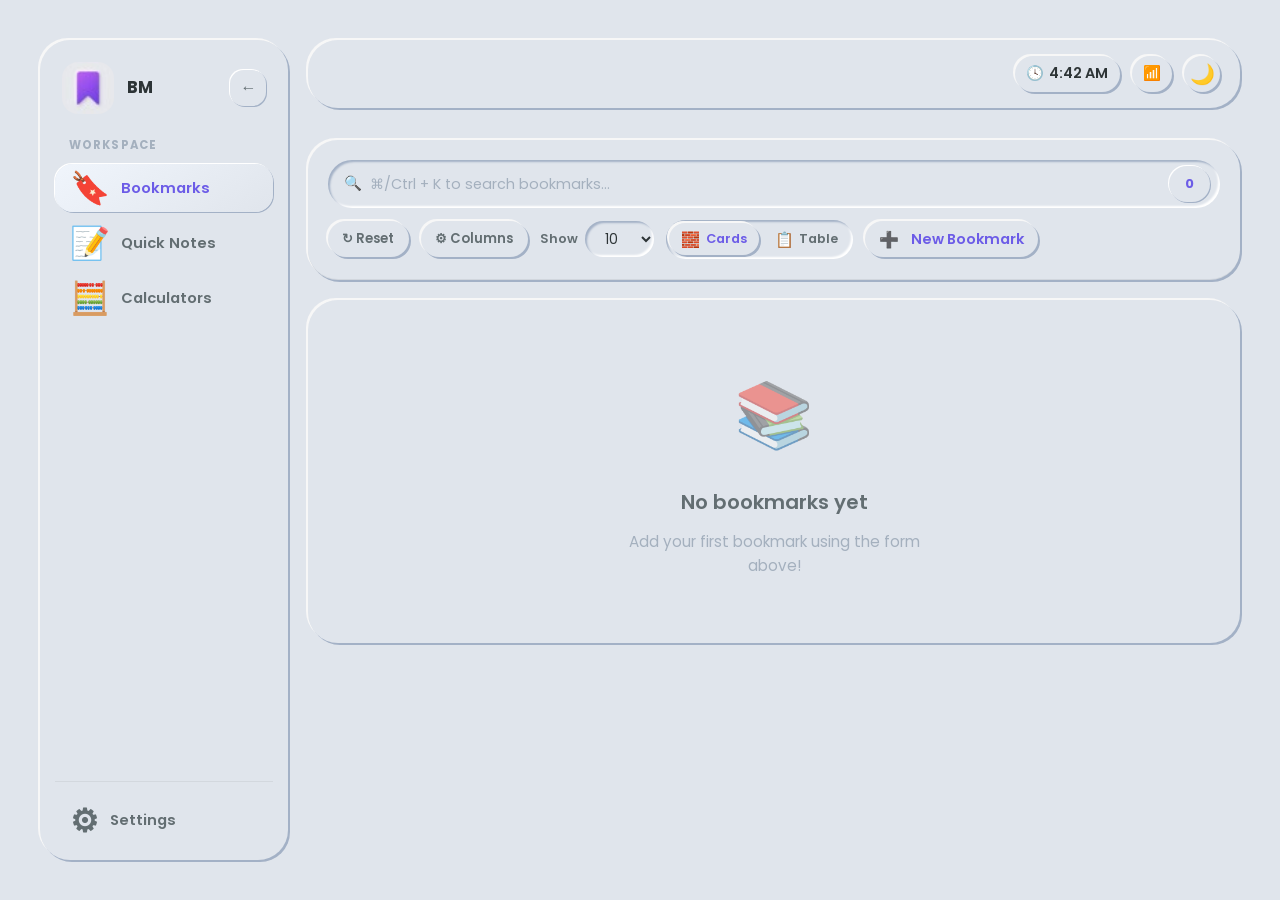
==== popup.html @ 45993670 "feat: enhance popup UI with new tax deduction planner calculator and neumorphic design updates for b" ====
<!DOCTYPE html>
<html lang="en">
<head>
    <meta charset="UTF-8">
    <meta name="viewport" content="width=device-width, initial-scale=1.0">
    <title>Bookmark Manager</title>
    <meta name="description" content="A beautiful neumorphic bookmark manager to save and organize your favorite links.">
    
    <!-- Styles -->
    <link rel="stylesheet" href="popup.css">
</head>
<body>
    <div class="container">
        <aside class="dashboard-shell">
            <div class="dashboard-sidebar-main">
                <div class="dashboard-brand">
                    <div class="dashboard-brand-main">
                        <div class="dashboard-brand-mark">
                            <img src="icon48.png" alt="Bookmark Manager logo" class="header-logo">
                        </div>
                        <div class="dashboard-brand-copy">
                            <span class="dashboard-brand-name">BM</span>
                        </div>
                    </div>
                    <button class="sidebar-toggle-btn" id="sidebarToggleBtn" type="button" title="Collapse sidebar" aria-label="Collapse sidebar">
                        <span class="sidebar-toggle-icon" id="sidebarToggleIcon">←</span>
                    </button>
                </div>

                <div class="dashboard-sidebar-sections">
                    <section class="dashboard-nav-section" aria-labelledby="sidebarMainLabel">
                        <span class="dashboard-nav-label" id="sidebarMainLabel">Workspace</span>
                        <nav class="dashboard-nav" aria-label="Main navigation">
                            <button class="dashboard-nav-btn active" id="bookmarksNavBtn" type="button" title="Go to bookmarks">
                                <span class="btn-icon">🔖</span>
                                <span class="btn-text">Bookmarks</span>
                            </button>
                            <button class="dashboard-nav-btn" id="notesToggleBtn" type="button" title="Go to quick notes">
                                <span class="btn-icon">📝</span>
                                <span class="btn-text">Quick Notes</span>
                            </button>
                            <button class="dashboard-nav-btn" id="calculatorsToggleBtn" type="button" title="Go to calculators">
                                <span class="btn-icon">🧮</span>
                                <span class="btn-text">Calculators</span>
                            </button>
                        </nav>
                    </section>
                </div>
            </div>

            <div class="dashboard-sidebar-footer">
                <button class="dashboard-nav-btn dashboard-nav-footer" id="settingsToggle" type="button" title="Open settings">
                    <span class="btn-icon">⚙</span>
                    <span class="btn-text">Settings</span>
                </button>
            </div>
        </aside>

        <main class="dashboard-main">
            <header class="dashboard-topbar">
                <div class="header-actions">
                    <!-- Date/Time Display -->
                    <div class="status-indicator" id="dateTimeDisplay" title="Current time">
                        <span class="status-icon" id="timeIcon">🕐</span>
                        <span class="status-text" id="timeText">--:--</span>
                    </div>
                    <!-- Network Status -->
                    <div class="status-indicator" id="networkStatus" title="Network connection">
                        <span class="status-icon" id="networkIcon">📶</span>
                    </div>
                    <!-- Memory Usage -->
                    <div class="status-indicator" id="memoryStatus" title="Browser memory usage">
                        <span class="status-icon">💾</span>
                        <span class="status-text" id="memoryText">--</span>
                    </div>
                    <!-- Theme Toggle -->
                    <button class="theme-toggle" id="themeToggle" title="Toggle theme">
                        <span class="theme-icon" id="themeIcon">🌙</span>
                    </button>
                </div>
            </header>

            <!-- ========== BOOKMARKS PAGE ========== -->
            <div id="bookmarksPage">
            <div class="bookmark-modal-anchor">
                <!-- Weather Card - Compact like bookmark-card -->
                <div id="weatherCard" class="weather-card hidden">
                    <!-- Refresh Button (corner) -->
                    <button class="weather-refresh-btn" id="weatherRefreshBtn" title="Refresh weather"><span style="scale:2;">↻</span></button>
                    <div class="weather-loading hidden" id="weatherLoading">
                        <div class="spinner"></div>
                        <span>Loading...</span>
                    </div>
                    <div class="weather-content hidden" id="weatherContent">
                        <!-- Current Weather Row -->
                        <div class="weather-current">
                            <!-- Icon on left like favicon -->
                            <div class="weather-icon-wrapper" id="weatherIconWrapper">
                                <span class="weather-icon" id="weatherIcon">☀️</span>
                            </div>
                            <!-- Info on right like bookmark-info -->
                            <div class="weather-info">
                                <div class="weather-header">
                                    <span class="weather-location" id="weatherLocation">--</span>
                                    <span class="weather-updated" id="weatherUpdated">--</span>
                                </div>
                                <div class="weather-main">
                                    <div class="weather-temp-section">
                                        <span class="weather-temp" id="weatherTemp">--°</span>
                                        <span class="weather-condition" id="weatherCondition">--</span>
                                    </div>
                                </div>
                                <div class="weather-stats">
                                    <div class="weather-stat">
                                        <span class="stat-icon">💧</span>
                                        <span class="stat-value" id="weatherHumidity">--%</span>
                                    </div>
                                    <div class="weather-stat">
                                        <span class="stat-icon">💨</span>
                                        <span class="stat-value" id="weatherWind">--</span>
                                    </div>
                                    <div class="weather-stat">
                                        <span class="stat-icon">🌡️</span>
                                        <span class="stat-value" id="weatherFeelsLike">--°</span>
                                    </div>
                                </div>
                            </div>
                        </div>
                        <!-- 5-Day Forecast -->
                        <div class="weather-forecast" id="weatherForecast">
                            <!-- Forecast days will be rendered by JS -->
                        </div>
                    </div>
                    <div class="weather-error hidden" id="weatherError">
                        <span class="error-icon">⚠️</span>
                        <span class="error-text" id="weatherErrorText">Unable to load weather</span>
                    </div>
                </div>
            </div>

            <div id="bookmarksTableContainer" class="bookmark-table-container">
                <div class="bookmark-workspace-toolbar bookmark-table-toolbar">
                    <div class="bookmark-table-toolbar-left bookmark-workspace-toolbar-left">
                        <div class="header-search">
                            <div class="search-wrapper">
                                <span class="icon">🔍</span>
                                <input
                                    type="text"
                                    id="searchInput"
                                    class="search-input"
                                    placeholder="⌘/Ctrl + K to search bookmarks..."
                                    autocomplete="off"
                                >
                                <div class="stats-count" id="statsCount">
                                    <span id="bookmarkCount">0</span>
                                </div>
                            </div>
                        </div>
                    </div>

                    <div class="bookmark-table-toolbar-right bookmark-workspace-toolbar-right">
                        <button type="button" class="bookmark-table-reset hidden" id="bookmarkToolbarResetBtn">↻ Reset</button>

                        <div class="bookmark-table-col-manager hidden" id="bookmarkToolbarColumnManager">
                            <button type="button" class="bookmark-table-col-btn" id="bookmarkToolbarColumnsBtn">⚙ Columns</button>
                            <div class="bookmark-table-col-panel hidden" id="bookmarkToolbarColumnsPanel"></div>
                        </div>

                        <label class="bookmark-table-per-page hidden" id="bookmarkToolbarPerPageWrap">
                            <span>Show</span>
                            <select id="bookmarkToolbarPerPage">
                                <option value="5">5</option>
                                <option value="10" selected>10</option>
                                <option value="25">25</option>
                                <option value="50">50</option>
                            </select>
                        </label>

                        <div class="bookmark-view-toggle" id="bookmarkViewToggle" aria-label="Bookmark layout">
                            <button class="bookmark-view-btn active" id="bookmarkCardsViewBtn" type="button" title="Card view">
                                <span class="btn-icon">🧱</span>
                                <span class="btn-text">Cards</span>
                            </button>
                            <button class="bookmark-view-btn" id="bookmarkTableViewBtn" type="button" title="Table view">
                                <span class="btn-icon">📋</span>
                                <span class="btn-text">Table</span>
                            </button>
                        </div>

                        <button class="btn-add-toggle" id="addToggleBtn" title="Add new bookmark (⌘/Ctrl+N)">
                            <span class="btn-icon">➕</span>
                            <span class="btn-text">New Bookmark</span>
                        </button>
                    </div>
                </div>

                <div id="bookmarkTableMount" class="hidden"></div>
            </div>

            <!-- Bookmark List -->
            <div id="bookmarksContainer" class="bookmark-list">
                <!-- Loading State -->
                <div class="loading" id="loadingState">
                    <div class="spinner"></div>
                </div>
            </div>
        </div>

            <!-- ========== NOTES PAGE (Hidden by default) ========== -->
            <div id="notesPage" class="hidden">
            <!-- Notes Header -->
            <div class="notes-toolbar">
                <div class="notes-toolbar-left">
                    <span class="notes-title">📝 My Notes</span>
                    <span class="notes-count" id="notesCount">0</span>
                </div>
                <div class="notes-toolbar-right">
                    <div class="notes-search-wrapper">
                        <span class="icon">🔍</span>
                        <input 
                            type="text" 
                            id="notesSearchInput" 
                            class="notes-search-input" 
                            placeholder="Search notes..."
                            autocomplete="off"
                        >
                    </div>
                    <button class="btn-add-note" id="addNoteBtn" title="Add new note">
                        <span class="btn-icon">➕</span>
                        <span class="btn-text">New Note</span>
                    </button>
                </div>
            </div>
            <!-- Notes Grid -->
            <div id="notesContainer" class="notes-grid">
                <!-- Note cards will be rendered by JS -->
            </div>
            </div>

            <!-- ========== CALCULATORS PAGE (Hidden by default) ========== -->
            <div id="calculatorsPage" class="hidden">
            <div class="calculators-shell">


                <div class="calculators-grid">
                    <section class="calculator-card">
                        <div class="calculator-card-header">
                            <span class="calculator-card-icon">%</span>
                            <div>
                                <h3>Percentage calculator</h3>
                            </div>
                            <span class="calculator-card-toggle">▼</span>
                        </div>
                        <div class="calculator-card-body">
                            <div class="calculator-inline-fields">
                                <label class="calculator-field">
                                    <span>Percentage</span>
                                    <input type="number" id="percentageRateInput" class="calculator-input" value="15" min="0" step="0.01" placeholder="15">
                                </label>
                                <label class="calculator-field">
                                    <span>Total value</span>
                                    <input type="number" id="percentageBaseInput" class="calculator-input" value="2400" min="0" step="0.01" placeholder="2400">
                                </label>
                            </div>
                            <div class="calculator-result-panel">
                                <span class="calculator-result-label">Result</span>
                                <strong id="percentageResult">360.00</strong>
                                <small id="percentageSummary">15% of 2,400.00 = 360.00</small>
                            </div>
                        </div>
                    </section>

                    <section class="calculator-card">
                        <div class="calculator-card-header">
                            <span class="calculator-card-icon">🏷️</span>
                            <div>
                                <h3>Discount calculator</h3>
                            </div>
                            <span class="calculator-card-toggle">▼</span>
                        </div>
                        <div class="calculator-card-body">
                            <div class="calculator-inline-fields">
                                <label class="calculator-field">
                                    <span>Original price</span>
                                    <input type="number" id="discountPriceInput" class="calculator-input" value="1999" min="0" step="0.01" placeholder="1999">
                                </label>
                                <label class="calculator-field">
                                    <span>Discount %</span>
                                    <input type="number" id="discountRateInput" class="calculator-input" value="20" min="0" step="0.01" placeholder="20">
                                </label>
                                <label class="calculator-field">
                                    <span>Tax %</span>
                                    <input type="number" id="discountTaxInput" class="calculator-input" value="8" min="0" step="0.01" placeholder="8">
                                </label>
                            </div>
                            <div class="calculator-metrics">
                                <div class="calculator-metric">
                                    <span>Savings</span>
                                    <strong id="discountSavingsResult">399.80</strong>
                                </div>
                                <div class="calculator-metric">
                                    <span>Final total</span>
                                    <strong id="discountFinalResult">1727.78</strong>
                                </div>
                            </div>
                        </div>
                    </section>

                    <section class="calculator-card">
                        <div class="calculator-card-header">
                            <span class="calculator-card-icon">🍽️</span>
                            <div>
                                <h3>Bill splitter</h3>
                            </div>
                            <span class="calculator-card-toggle">▼</span>
                        </div>
                        <div class="calculator-card-body">
                            <div class="calculator-inline-fields">
                                <label class="calculator-field">
                                    <span>Bill amount</span>
                                    <input type="number" id="splitBillInput" class="calculator-input" value="4800" min="0" step="0.01" placeholder="4800">
                                </label>
                                <label class="calculator-field">
                                    <span>People</span>
                                    <input type="number" id="splitPeopleInput" class="calculator-input" value="4" min="1" step="1" placeholder="4">
                                </label>
                                <label class="calculator-field">
                                    <span>Tip %</span>
                                    <input type="number" id="splitTipInput" class="calculator-input" value="10" min="0" step="0.01" placeholder="10">
                                </label>
                            </div>
                            <div class="calculator-metrics">
                                <div class="calculator-metric">
                                    <span>Tip total</span>
                                    <strong id="splitTipResult">480.00</strong>
                                </div>
                                <div class="calculator-metric">
                                    <span>Per person</span>
                                    <strong id="splitPerPersonResult">1320.00</strong>
                                </div>
                            </div>
                        </div>
                    </section>

                    <section class="calculator-card">
                        <div class="calculator-card-header">
                            <span class="calculator-card-icon">📈</span>
                            <div>
                                <h3>EMI calculator</h3>
                            </div>
                            <span class="calculator-card-toggle">▼</span>
                        </div>
                        <div class="calculator-card-body">
                            <div class="calculator-inline-fields">
                                <label class="calculator-field">
                                    <span>Loan amount</span>
                                    <input type="number" id="emiPrincipalInput" class="calculator-input" value="500000" min="0" step="0.01" placeholder="500000">
                                </label>
                                <label class="calculator-field">
                                    <span>Interest %</span>
                                    <input type="number" id="emiRateInput" class="calculator-input" value="8.5" min="0" step="0.01" placeholder="8.5">
                                </label>
                                <label class="calculator-field">
                                    <span>Months</span>
                                    <input type="number" id="emiMonthsInput" class="calculator-input" value="36" min="1" step="1" placeholder="36">
                                </label>
                            </div>
                            <div class="calculator-metrics">
                                <div class="calculator-metric">
                                    <span>Monthly EMI</span>
                                    <strong id="emiMonthlyResult">15,780.48</strong>
                                </div>
                                <div class="calculator-metric">
                                    <span>Total payment</span>
                                    <strong id="emiTotalResult">568,097.43</strong>
                                </div>
                            </div>
                        </div>
                    </section>

                    <section class="calculator-card calculator-card-featured">
                        <div class="calculator-card-header">
                            <span class="calculator-card-icon">🏛️</span>
                            <div>
                                <h3>Tax Deduction Planner</h3>
                            </div>
                            <span class="calculator-card-toggle">▼</span>
                        </div>
                        <div class="calculator-card-body">
                            <div class="calculator-inline-fields">
                                <label class="calculator-field">
                                    <span>Financial Year</span>
                                    <select id="taxFYInput" class="calculator-input" style="appearance: none; background-color: var(--bg-base); cursor: pointer;">
                                        <option value="2025-26" selected>2025-26</option>
                                        <option value="2026-27">2026-27</option>
                                    </select>
                                </label>
                                <label class="calculator-field">
                                    <span>City Type</span>
                                    <select id="taxCityInput" class="calculator-input" style="appearance: none; background-color: var(--bg-base); cursor: pointer;">
                                        <option value="0.5">Metro (Delhi, Mumbai, Kolkata, Chennai)</option>
                                        <option value="0.4">Non-Metro</option>
                                    </select>
                                </label>
                            </div>
                            <div class="calculator-inline-fields">
                                <label class="calculator-field">
                                    <span>Annual CTC</span>
                                    <input type="number" id="taxSalaryInput" class="calculator-input" min="0" step="1000" placeholder="e.g. 1750000">
                                </label>
                                <label class="calculator-field">
                                    <span>Monthly In-Hand</span>
                                    <input type="number" id="taxInHandInput" class="calculator-input" min="0" step="1000" placeholder="Bank credit/mo">
                                </label>
                            </div>
                            <div class="calculator-inline-fields">
                                <label class="calculator-field">
                                    <span>Basic Salary (Year)</span>
                                    <input type="number" id="taxBasicSalaryInput" class="calculator-input" min="0" step="1000" placeholder="~50% of CTC">
                                </label>
                                <label class="calculator-field">
                                    <span>Rent Paid (Year)</span>
                                    <input type="number" id="taxRentPaidInput" class="calculator-input" min="0" step="1000" placeholder="Annual rent">
                                </label>
                            </div>
                            <div class="calculator-actions">
                                <button type="button" class="calculator-reset-btn" id="taxResetBtn" title="Reset all fields">↻ Reset</button>
                            </div>

                            <!-- Salary Breakdown Section -->
                            <div class="tax-salary-breakdown" id="taxSalaryBreakdown" style="display: none;">
                                <div class="tax-breakdown-header">
                                    <span>💰 Salary Breakdown</span>
                                    <small id="breakdownRegimeLabel">Best Regime</small>
                                </div>
                                <div class="tax-breakdown-rows">
                                    <div class="tax-breakdown-row">
                                        <span>Annual CTC</span>
                                        <strong id="bkCTC">₹0</strong>
                                    </div>
                                    <div class="tax-breakdown-row deduction">
                                        <span>Employer PF (12% of Basic, employer contribution)</span>
                                        <strong id="bkEmployerPF">− ₹0</strong>
                                    </div>
                                    <div class="tax-breakdown-row subtotal">
                                        <span>Gross Salary</span>
                                        <strong id="bkGross">₹0</strong>
                                    </div>
                                    <div class="tax-breakdown-row deduction">
                                        <span>Employee PF (12% of Basic, deducted from salary)</span>
                                        <strong id="bkEmployeePF">− ₹0</strong>
                                    </div>
                                    <div class="tax-breakdown-row deduction">
                                        <span>Professional Tax</span>
                                        <strong id="bkPT">− ₹0</strong>
                                    </div>
                                    <div class="tax-breakdown-row deduction">
                                        <span>Income Tax (TDS)</span>
                                        <strong id="bkTDS">− ₹0</strong>
                                    </div>
                                    <div class="tax-breakdown-row total">
                                        <span>Annual In-Hand</span>
                                        <strong id="bkAnnualInHand">₹0</strong>
                                    </div>
                                    <div class="tax-breakdown-row highlight">
                                        <span>📅 Monthly In-Hand</span>
                                        <strong id="bkMonthlyInHand">₹0</strong>
                                    </div>
                                </div>
                            </div>
                            <div class="calculator-result-panel tax-result-panel" style="padding-bottom: 0.8rem;">
                                <div style="display: flex; justify-content: space-between; align-items: center;">
                                    <span class="calculator-result-label">Available Deductions</span>
                                    <div class="tax-regime-toggle" id="taxRegimeToggle">
                                        <button class="tax-regime-toggle-btn active" data-regime="old">Old Regime</button>
                                        <button class="tax-regime-toggle-btn" data-regime="new">New Regime</button>
                                    </div>
                                </div>
                                <div id="taxTargetsList" class="tax-results-list">
                                    <!-- Populated by JS -->
                                </div>
                            </div>

                            <div class="tax-comparison-section" style="margin-top: 0.5rem; display: none;" id="taxComparisonSection">
                                <h4 style="margin-bottom: 0.8rem; color: var(--text-primary); font-size: 0.95rem;">Final Tax Liability</h4>
                                <div class="tax-comparison-grid">
                                    <div class="tax-regime-card new-regime-card" id="newRegimeCard">
                                        <div class="tax-regime-header">
                                            <span>New Regime</span>
                                            <small>(Default)</small>
                                        </div>
                                        <div class="tax-regime-details">
                                            <div class="tax-detail-row">
                                                <span>Taxable Income</span>
                                                <strong id="newTaxableIncome">₹0</strong>
                                            </div>
                                            <div class="tax-detail-row highlight-tax">
                                                <span>Final Tax</span>
                                                <strong id="newFinalTax">₹0</strong>
                                            </div>
                                        </div>
                                    </div>
                                    <div class="tax-regime-card old-regime-card" id="oldRegimeCard">
                                        <div class="tax-regime-header">
                                            <span>Old Regime</span>
                                            <small>(With Max Proofs)</small>
                                        </div>
                                        <div class="tax-regime-details">
                                            <div class="tax-detail-row">
                                                <span>Taxable Income</span>
                                                <strong id="oldTaxableIncome">₹0</strong>
                                            </div>
                                            <div class="tax-detail-row highlight-tax">
                                                <span>Final Tax</span>
                                                <strong id="oldFinalTax">₹0</strong>
                                            </div>
                                        </div>
                                    </div>
                                </div>
                                <div id="taxRecommendationBanner" class="tax-recommendation-banner">
                                    <span id="taxRecommendationText"></span>
                                </div>
                            </div>
                        </div>
                    </section>
                </div>
            </div>
            </div>
        </main>
    </div>

    <!-- Bookmark Modal -->
    <div class="modal-overlay hidden" id="bookmarkModal">
        <div class="modal-content bookmark-modal-content">
            <div class="modal-header">
                <div class="bookmark-modal-heading">
                    <!-- <span class="page-kicker">Bookmark editor</span> -->
                    <h2 id="bookmarkModalTitle">Add Bookmark</h2>
                </div>
                <button class="modal-close" id="bookmarkModalClose">✕</button>
            </div>
            <div class="modal-body bookmark-modal-body">
                <form id="addBookmarkForm" class="bookmark-form">
                    <div class="form-header">
                        <span class="form-label" id="bookmarkFormLabel">Add Bookmark</span>
                        <span class="fetch-status" id="fetchStatus"></span>
                    </div>
                    <div class="form-row">
                        <div class="input-group input-url-group">
                            <div class="input-wrapper">
                                <span class="icon">🔗</span>
                                <input
                                    type="url"
                                    id="urlInput"
                                    class="form-control"
                                    placeholder="Paste URL and we'll fetch the details..."
                                    required
                                    autocomplete="off"
                                >
                            </div>
                        </div>
                        <div class="input-group">
                            <div class="input-wrapper">
                                <span class="icon">📝</span>
                                <input
                                    type="text"
                                    id="titleInput"
                                    class="form-control"
                                    placeholder="Title (auto-fetched if empty)"
                                    autocomplete="off"
                                >
                            </div>
                        </div>
                    </div>
                    <div class="form-row">
                        <div class="input-group input-desc-group">
                            <div class="input-wrapper">
                                <span class="icon icon-top">📄</span>
                                <textarea
                                    id="descInput"
                                    class="form-control form-textarea"
                                    placeholder="Description (auto-fetched if empty)"
                                    rows="4"
                                ></textarea>
                            </div>
                        </div>
                        <div class="bookmark-form-actions">
                            <button type="button" class="btn-secondary hidden" id="cancelBookmarkEditBtn">Cancel</button>
                            <button type="submit" class="btn-primary">
                                <span id="bookmarkSubmitIcon">➕</span>
                                <span id="bookmarkSubmitText">Add</span>
                            </button>
                        </div>
                    </div>
                </form>
            </div>
        </div>
    </div>

    <!-- Settings Modal -->
    <div class="modal-overlay hidden" id="settingsModal">
        <div class="modal-content settings-modal-content">
            <div class="modal-header">
                <h2>⚙️ Settings</h2>
                <button class="modal-close" id="settingsClose">✕</button>
            </div>
            <div class="modal-body settings-modal-body">
                <div class="settings-intro">
                    <p>Control the popup widgets, weather card, and AI tools for your bookmarks and quick notes workspace.</p>
                </div>
                <!-- Show/Hide Indicators -->
                <div class="settings-section">
                    <div class="settings-section-head">
                        <h3>Status Indicators</h3>
                        <p>Choose which status chips appear in the top toolbar.</p>
                    </div>
                    <div class="settings-row">
                        <label for="showDateTime">🕐 Show Date/Time</label>
                        <input type="checkbox" id="showDateTime" class="toggle-checkbox" checked>
                    </div>
                    <div class="settings-row">
                        <label for="showNetwork">📶 Show Network</label>
                        <input type="checkbox" id="showNetwork" class="toggle-checkbox" checked>
                    </div>
                    <div class="settings-row">
                        <label for="showMemory">💾 Show Memory</label>
                        <input type="checkbox" id="showMemory" class="toggle-checkbox" checked>
                    </div>
                </div>
                <!-- Timezone Setting -->
                <div class="settings-section">
                    <div class="settings-section-head">
                        <h3>Timezone</h3>
                        <p>Set how time is shown in the popup header.</p>
                    </div>
                    <div class="settings-row">
                        <label for="timezoneSelect">Select Timezone</label>
                        <select id="timezoneSelect" class="settings-select">
                            <option value="local">Local (Device)</option>
                            <option value="UTC">UTC</option>
                            <option value="America/New_York">New York (EST)</option>
                            <option value="America/Los_Angeles">Los Angeles (PST)</option>
                            <option value="Europe/London">London (GMT)</option>
                            <option value="Europe/Paris">Paris (CET)</option>
                            <option value="Asia/Tokyo">Tokyo (JST)</option>
                            <option value="Asia/Kolkata">India (IST)</option>
                            <option value="Asia/Dubai">Dubai (GST)</option>
                            <option value="Australia/Sydney">Sydney (AEDT)</option>
                        </select>
                    </div>
                </div>
                <!-- Weather Settings -->
                <div class="settings-section">
                    <div class="settings-section-head">
                        <h3>🌤️ Weather</h3>
                        <p>Configure the weather widget shown above your bookmark list.</p>
                    </div>
                    <div class="settings-row">
                        <label for="weatherEnabled">Enable Weather Widget</label>
                        <input type="checkbox" id="weatherEnabled" class="toggle-checkbox">
                    </div>
                    <div class="settings-row" id="apiKeyRow">
                        <label for="weatherApiKey">OpenWeatherMap API Key</label>
                        <div class="api-key-input">
                            <input type="password" id="weatherApiKey" class="settings-input" placeholder="Enter API key...">
                            <button type="button" class="api-key-toggle" id="apiKeyToggle">👁️</button>
                        </div>
                    </div>
                    <div class="settings-row">
                        <label for="weatherCity">City</label>
                        <select id="weatherCity" class="settings-select">
                            <option value="">Auto-detect (IP)</option>
                            <optgroup label="India">
                                <option value="Bardhaman,IN">Bardhaman (Burdwan)</option>
                                <option value="Kolkata,IN">Kolkata</option>
                                <option value="Mumbai,IN">Mumbai</option>
                                <option value="Delhi,IN">Delhi</option>
                                <option value="Bangalore,IN">Bangalore</option>
                                <option value="Chennai,IN">Chennai</option>
                                <option value="Hyderabad,IN">Hyderabad</option>
                            </optgroup>
                            <optgroup label="Asia">
                                <option value="Tokyo,JP">Tokyo, Japan</option>
                                <option value="Singapore,SG">Singapore</option>
                                <option value="Hong Kong,HK">Hong Kong</option>
                                <option value="Dubai,AE">Dubai, UAE</option>
                                <option value="Bangkok,TH">Bangkok, Thailand</option>
                            </optgroup>
                            <optgroup label="Europe">
                                <option value="London,GB">London, UK</option>
                                <option value="Paris,FR">Paris, France</option>
                                <option value="Berlin,DE">Berlin, Germany</option>
                                <option value="Amsterdam,NL">Amsterdam</option>
                                <option value="Rome,IT">Rome, Italy</option>
                            </optgroup>
                            <optgroup label="Americas">
                                <option value="New York,US">New York, USA</option>
                                <option value="Los Angeles,US">Los Angeles, USA</option>
                                <option value="San Francisco,US">San Francisco, USA</option>
                                <option value="Atlanta,US">Atlanta, Georgia</option>
                                <option value="Toronto,CA">Toronto, Canada</option>
                                <option value="Sao Paulo,BR">São Paulo, Brazil</option>
                            </optgroup>
                            <optgroup label="Australia & Oceania">
                                <option value="Sydney,AU">Sydney, Australia</option>
                                <option value="Melbourne,AU">Melbourne, Australia</option>
                                <option value="Auckland,NZ">Auckland, NZ</option>
                            </optgroup>
                        </select>
                    </div>
                    <div class="settings-row">
                        <label for="tempUnit">Temperature Unit</label>
                        <select id="tempUnit" class="settings-select">
                            <option value="celsius">Celsius (°C)</option>
                            <option value="fahrenheit">Fahrenheit (°F)</option>
                        </select>
                    </div>
                </div>
                <!-- AI Assistant Settings -->
                <div class="settings-section">
                    <div class="settings-section-head">
                        <h3>🤖 AI Assistant</h3>
                        <p>Manage rewriting support for notes and technical snippets.</p>
                    </div>
                    <div class="settings-row">
                        <label for="ollamaEnabled">Enable AI Assistant</label>
                        <input type="checkbox" id="ollamaEnabled" class="toggle-checkbox">
                    </div>
                    <div class="settings-row settings-row-stack">
                        <label for="aiProvider">AI Provider</label>
                        <select id="aiProvider" class="settings-input">
                            <option value="ollama">Ollama (Local/Free)</option>
                            <option value="openrouter">OpenRouter (Cloud API)</option>
                        </select>
                    </div>

                    <!-- Ollama Specific Settings -->
                    <div id="ollamaSettingsGroup">
                        <div class="settings-row">
                            <label for="ollamaUrl">Ollama URL</label>
                            <input type="text" id="ollamaUrl" class="settings-input" placeholder="http://localhost:11434">
                        </div>
                        <div class="settings-row">
                            <label for="ollamaModel">Model Name</label>
                            <input type="text" id="ollamaModel" class="settings-input" placeholder="llama3">
                        </div>
                        <div class="settings-help-card">
                            <strong>Connection Error?</strong>
                            <p>If Ollama blocks the connection with `403 Forbidden`, run this in your Mac terminal and restart the Ollama app:</p>
                            <code>launchctl setenv OLLAMA_ORIGINS "*"</code>
                        </div>
                    </div>

                    <!-- OpenRouter Specific Settings -->
                    <div id="openrouterSettingsGroup" style="display: none;">
                        <div class="settings-row">
                            <label for="openRouterKey">OpenRouter API Key <span class="settings-inline-note">(Stored locally on this device)</span></label>
                            <input type="password" id="openRouterKey" class="settings-input" placeholder="sk-or-v1-..."></input>
                        </div>
                        <div class="settings-row">
                            <label for="openRouterModel">Model Name</label>
                            <input type="text" id="openRouterModel" class="settings-input" placeholder="google/gemini-2.5-flash"></input>
                        </div>
                    </div>

                    <!-- Shared Settings -->
                    <div class="settings-row settings-row-stack">
                        <label for="ollamaSystemPrompt">System Prompt</label>
                        <textarea id="ollamaSystemPrompt" class="settings-input" rows="4" style="resize: vertical; min-height: 80px;" placeholder="You are a precise writing assistant..."></textarea>
                    </div>
                </div>
            </div>
        </div>
    </div>

    <!-- Toast Container -->
    <div id="toastContainer"></div>

    <!-- Floating AI Rewrite Button -->
    <button id="aiRewriteBtn" class="ai-rewrite-btn hidden" title="Rewrite selected text">
        <span class="btn-icon">✨</span>
        <span class="btn-text">Rewrite</span>
    </button>

    <!-- Scripts -->
    <script src="db.js"></script>
    <script src="popup.js"></script>
</body>
</html>
---- popup.css ----
/* ============================================
   BOOKMARK MANAGER - Neumorphic UI Design
   Award-winning soft UI with depth & shadows
   ============================================ */

/* Google Fonts Import */
@import url('./component-library/assets/fonts/poppins/poppins.css');

/* CSS Variables - Light Neumorphic Theme (Default) */
:root {
    /* Base Colors */
    --bg-base: #e0e5ec;
    --bg-light: #f0f5fc;
    --bg-dark: #c8ccd4;
    
    /* Text Colors */
    --text-primary: #2d3436;
    --text-secondary: #636e72;
    --text-muted: #a4b0be;
    
    /* Accent Colors */
    --accent-color: #6c5ce7;
    --accent-light: #a29bfe;
    --accent-dark: #5541d1;
    
    /* Neumorphic Shadows - Light Mode */
    --shadow-light: #ffffff;
    --shadow-dark: #a3b1c6;
    
    /* Convex (raised) shadow */
    --neu-convex: 2px 2px 0px var(--shadow-dark), -2px -2px 0px #f7f7f7;
    
    /* Concave (pressed) shadow */
    --neu-concave: inset 2px 2px 2px #a3b1c6, inset -2px -2px 2px var(--shadow-light);
    
    /* Flat with subtle shadow */
    --neu-flat: 1px 1px 0px #a3b1c6, -1px -1px 0px var(--shadow-light);
    
    /* Font Sizes */
    --font-xs: 0.65rem;
    --font-sm: 0.75rem;
    --font-base: 0.85rem;
    --font-md: 0.9rem;
    --font-lg: 1rem;
    --font-xl: 1.25rem;
    --font-2xl: 1.5rem;
    --font-3xl: 1.75rem;
    
    /* Spacing */
    --container-padding: 2.5rem;
    --gap-sm: 0.75rem;
    --gap-md: 1.25rem;
    --gap-lg: 2rem;
    
    /* Border Radius */
    --radius-sm: 12px;
    --radius-md: 20px;
    --radius-lg: 30px;
    --radius-full: 50px;
    --sidebar-width: 248px;
    --sidebar-width-collapsed: 92px;
    
    /* Transitions */
    --transition-fast: 0.2s ease;
    --transition-normal: 0.3s ease;
}

/* Dark Neumorphic Theme */
[data-theme="dark"] {
    --bg-base: #2d3436;
    --bg-light: #3d4448;
    --bg-dark: #1e2426;
    
    --text-primary: #ffffff;
    --text-secondary: #b2bec3;
    --text-muted: #636e72;
    
    --shadow-light: #3d4448;
    --shadow-dark: #1e2426;
    
    --neu-convex: 2px 2px 0px var(--shadow-dark), -2px -2px 0px var(--shadow-light);
    
    --neu-concave: inset 2px 2px 2px var(--shadow-dark), inset -2px -2px 2px var(--shadow-light);
    
    --neu-flat: 1px 1px 0px var(--shadow-dark), -1px -1px 0px var(--shadow-light);
}

/* Reset & Base Styles */
* {
    margin: 0;
    padding: 0;
    box-sizing: border-box;
}

html {
    font-size: 16px;
    scroll-behavior: smooth;
}

body {
    font-family: 'Poppins', -apple-system, BlinkMacSystemFont, 'Segoe UI', sans-serif;
    background: var(--bg-base);
    color: var(--text-primary);
    min-height: 100vh;
    line-height: 1.6;
    padding: 0;
    margin: 0;
    transition: background-color var(--transition-normal), color var(--transition-normal);
}

/* Utility class - Hidden */
.hidden {
    display: none !important;
}

/* ============================================
   UTILITY CLASSES - Reusable Patterns
   ============================================ */

/* Flex Center Utilities */
.flex-center {
    display: flex;
    align-items: center;
    justify-content: center;
}

.flex-between {
    display: flex;
    align-items: center;
    justify-content: space-between;
}

.flex-start {
    display: flex;
    align-items: center;
    gap: var(--gap-sm);
}

/* Neumorphic Button Base */
.neu-btn {
    display: flex;
    align-items: center;
    justify-content: center;
    background: var(--bg-base);
    border: none;
    border-radius: var(--radius-full);
    box-shadow: var(--neu-convex);
    cursor: pointer;
    transition: all var(--transition-fast);
}

.neu-btn:hover {
    box-shadow: var(--neu-flat);
}

.neu-btn:active {
    box-shadow: var(--neu-concave);
}

/* Neumorphic Button Sizes */
.neu-btn-sm {
    width: 28px;
    height: 28px;
    font-size: var(--font-base);
}

.neu-btn-md {
    width: 36px;
    height: 36px;
    font-size: var(--font-lg);
}

.neu-btn-lg {
    width: 44px;
    height: 44px;
    font-size: var(--font-xl);
}

/* Text Size Utilities */
.text-xs { font-size: var(--font-xs); }
.text-sm { font-size: var(--font-sm); }
.text-base { font-size: var(--font-base); }
.text-md { font-size: var(--font-md); }
.text-lg { font-size: var(--font-lg); }
.text-xl { font-size: var(--font-xl); }

/* Text Color Utilities */
.text-primary { color: var(--text-primary); }
.text-secondary { color: var(--text-secondary); }
.text-muted { color: var(--text-muted); }
.text-accent { color: var(--accent-color); }

/* Font Weight Utilities */
.font-medium { font-weight: 500; }
.font-semibold { font-weight: 600; }
.font-bold { font-weight: 700; }

/* Main Container */
.container {
    max-width: 100%;
    margin: 0 auto;
    padding: var(--container-padding);
    min-height: 100vh;
    display: grid;
    grid-template-columns: var(--sidebar-width) minmax(0, 1fr);
    gap: 1.25rem;
    align-items: start;
    transition: grid-template-columns var(--transition-normal);
}

/* Dashboard Shell */
.dashboard-shell {
    display: flex;
    flex-direction: column;
    justify-content: space-between;
    gap: 1.25rem;
    min-height: calc(100vh - (var(--container-padding) * 2));
    padding: 1.35rem 0.95rem 0.95rem;
    background: var(--bg-base);
    border-radius: 30px;
    box-shadow: var(--neu-convex);
    position: sticky;
    top: var(--container-padding);
}

.dashboard-main {
    min-width: 0;
    display: flex;
    flex-direction: column;
    gap: var(--gap-lg);
}

.dashboard-topbar {
    display: flex;
    align-items: center;
    justify-content: flex-end;
    gap: var(--gap-md);
    padding: 1rem 1.25rem;
    background: var(--bg-base);
    border-radius: var(--radius-lg);
    box-shadow: var(--neu-convex);
}

.dashboard-sidebar-main {
    display: flex;
    flex-direction: column;
    gap: 1.4rem;
}

.dashboard-sidebar-sections {
    display: flex;
    flex-direction: column;
    gap: 1rem;
}

.dashboard-nav-section {
    display: flex;
    flex-direction: column;
    gap: 0.6rem;
}

.dashboard-nav-label {
    padding: 0 0.85rem;
    color: var(--text-muted);
    font-size: 0.72rem;
    font-weight: 700;
    letter-spacing: 0.1em;
    text-transform: uppercase;
}

.dashboard-brand {
    display: flex;
    align-items: center;
    justify-content: space-between;
    gap: 0.85rem;
    min-width: 0;
    padding: 0 0.4rem;
}

.dashboard-brand-main {
    display: flex;
    align-items: center;
    gap: 0.85rem;
    min-width: 0;
    flex: 1 1 auto;
}

.dashboard-brand-mark {
    width: 52px;
    height: 52px;
    border-radius: 16px;
    display: flex;
    align-items: center;
    justify-content: center;
    flex-shrink: 0;
    overflow: hidden;
}

.dashboard-brand-copy {
    display: flex;
    flex-direction: column;
    gap: 0.15rem;
    min-width: 0;
}

.dashboard-brand-name {
    color: var(--text-primary);
    font-size: 1.05rem;
    font-weight: 700;
    line-height: 1.1;
}

.dashboard-brand-copy p {
    color: var(--text-muted);
    font-size: 0.7rem;
    font-weight: 600;
    letter-spacing: 0.03em;
}

.sidebar-toggle-btn {
    width: 36px;
    height: 36px;
    border: none;
    border-radius: 14px;
    background: var(--bg-base);
    color: var(--text-secondary);
    box-shadow: var(--neu-flat);
    display: inline-flex;
    align-items: center;
    justify-content: center;
    font-family: inherit;
    font-size: 1rem;
    cursor: pointer;
    flex-shrink: 0;
    transition: all var(--transition-fast);
}

.sidebar-toggle-btn:hover {
    color: var(--accent-dark);
    box-shadow: var(--neu-convex);
}

.sidebar-toggle-btn:active {
    box-shadow: var(--neu-concave);
}

.dashboard-nav {
    display: flex;
    flex-direction: column;
    gap: 0.45rem;
    padding: 0;
    border-radius: 0;
    background: transparent;
    box-shadow: none;
}

.dashboard-nav-btn {
    display: flex;
    align-items: center;
    justify-content: flex-start;
    gap: 0.7rem;
    width: 100%;
    min-height: 44px;
    padding: 0 0.9rem;
    border: none;
    border-radius: 18px;
    background: transparent;
    color: var(--text-secondary);
    font-size: 0.92rem;
    font-weight: 600;
    font-family: inherit;
    cursor: pointer;
    transition: all var(--transition-fast);
}

.dashboard-nav-btn .btn-icon {
    font-size: 2rem;
    color: inherit;
    text-align: center;
    flex-shrink: 0;
}

.dashboard-nav-btn .btn-text {
    flex: 1 1 auto;
    text-align: left;
}

.dashboard-nav-btn:hover {
    color: var(--accent-dark);
    background: var(--bg-light);
    box-shadow: var(--neu-flat);
}

.dashboard-nav-btn.active {
    background: linear-gradient(145deg, var(--bg-light), var(--bg-base));
    color: var(--accent-color);
    box-shadow: var(--neu-flat);
}

.dashboard-nav-btn:active {
    box-shadow: var(--neu-concave);
}

.dashboard-sidebar-footer {
    display: flex;
    flex-direction: column;
    gap: 0.35rem;
    padding-top: 0.9rem;
    border-top: 1px solid rgba(0, 0, 0, 0.06);
}

.dashboard-nav-footer {
    min-height: 44px;
}

.header-logo {
    width: 100%;
    height: 100%;
    object-fit: contain;
    display: block;
    transform: scale(1.28);
    transform-origin: center;
}

@media (min-width: 769px) {
    .container.sidebar-collapsed {
        grid-template-columns: var(--sidebar-width-collapsed) minmax(0, 1fr);
    }

    .container.sidebar-collapsed .dashboard-shell {
        padding-left: 0.7rem;
        padding-right: 0.7rem;
    }

    .container.sidebar-collapsed .dashboard-brand {
        flex-direction: column;
        align-items: center;
        gap: 0.75rem;
        padding: 0;
    }

    .container.sidebar-collapsed .dashboard-brand-main {
        justify-content: center;
    }

    .container.sidebar-collapsed .dashboard-brand-mark {
        width: 58px;
        height: 58px;
    }

    .container.sidebar-collapsed .dashboard-brand-copy,
    .container.sidebar-collapsed .dashboard-nav-label,
    .container.sidebar-collapsed .dashboard-nav-btn .btn-text {
        display: none;
    }

    .container.sidebar-collapsed .dashboard-sidebar-sections,
    .container.sidebar-collapsed .dashboard-nav-section,
    .container.sidebar-collapsed .dashboard-nav,
    .container.sidebar-collapsed .dashboard-sidebar-footer {
        align-items: center;
    }

    .container.sidebar-collapsed .dashboard-nav-btn {
        width: 52px;
        min-height: 52px;
        padding: 0;
        justify-content: center;
        border-radius: 18px;
    }

    .container.sidebar-collapsed .dashboard-sidebar-footer {
        padding-top: 0.75rem;
    }
}

/* Page Toolbar */
.page-toolbar {
    display: flex;
    align-items: center;
    justify-content: space-between;
    gap: var(--gap-md);
    margin-bottom: var(--gap-lg);
    padding: var(--gap-md);
    background: var(--bg-base);
    border-radius: var(--radius-lg);
    box-shadow: var(--neu-convex);
    flex-wrap: wrap;
}

.page-toolbar-copy {
    flex: 1 1 260px;
    min-width: 0;
}

.page-kicker {
    display: inline-flex;
    align-items: center;
    margin-bottom: 0.45rem;
    font-size: 0.74rem;
    font-weight: 700;
    letter-spacing: 0.08em;
    text-transform: uppercase;
    color: var(--text-secondary);
}

.page-title-row {
    display: flex;
    align-items: center;
    gap: 0.75rem;
    flex-wrap: wrap;
}

.page-title {
    font-size: 1.45rem;
    font-weight: 700;
    letter-spacing: -0.04em;
    color: var(--text-primary);
}

.page-chip {
    display: inline-flex;
    align-items: center;
    min-height: 26px;
    padding: 0 0.75rem;
    border-radius: var(--radius-full);
    background: var(--bg-base);
    box-shadow: var(--neu-concave);
    color: var(--text-secondary);
    font-size: 0.74rem;
    font-weight: 600;
}

.page-description {
    margin-top: 0.45rem;
    max-width: 560px;
    color: var(--text-secondary);
    font-size: 0.88rem;
    line-height: 1.5;
}

.bookmark-workspace-toolbar {
    /* margin-bottom: var(--gap-lg); */
    background: var(--bg-base);
    border-radius: var(--radius-lg);
    box-shadow: var(--neu-convex);
    border-bottom: none;
}

.bookmark-workspace-toolbar-left {
    flex: 1 1 320px;
    min-width: 0;
    display: flex;
    align-items: center;
    gap: var(--gap-md);
    flex-wrap: wrap;
}

.bookmark-workspace-toolbar-right {
    display: flex;
    align-items: center;
    justify-content: flex-end;
    gap: 0.75rem;
    flex-wrap: wrap;
}

.bookmark-workspace-toolbar .header-search {
    flex: 1 1 420px;
}

.bookmark-modal-content {
    max-width: 760px;
    width: min(92vw, 760px);
}

.bookmark-modal-heading {
    display: flex;
    flex-direction: column;
    gap: 0.2rem;
}

.bookmark-modal-heading h2 {
    font-size: 1.4rem;
    font-weight: 700;
    color: var(--text-primary);
    letter-spacing: -0.03em;
}

.bookmark-modal-body {
    padding-top: 0.5rem;
}

.bookmark-modal-body .bookmark-form {
    background: transparent;
    box-shadow: none;
    padding: 0;
    margin-bottom: 0;
    max-height: none;
    overflow: visible;
}

.bookmark-modal-body .bookmark-form.hidden {
    max-height: none;
    opacity: 1;
    padding: 0;
    margin-bottom: 0;
    box-shadow: none;
    overflow: visible;
}

.bookmark-modal-body .form-control {
    min-height: 52px;
}

.bookmark-modal-body .form-textarea {
    min-height: 140px;
    resize: vertical;
}

.bookmark-modal-body .form-header {
    margin-bottom: 0.9rem;
    justify-content: flex-start;
}

.bookmark-modal-body .form-label {
    display: none;
}

.bookmark-modal-body .fetch-status {
    min-height: 1.2rem;
}

.bookmark-modal-body .input-group,
.bookmark-modal-body .input-url-group,
.bookmark-modal-body .input-desc-group {
    min-width: 0;
}

.bookmark-modal-body .form-row:last-child {
    flex-direction: column;
    align-items: stretch;
}

.bookmark-modal-body .bookmark-form-actions {
    width: 100%;
    justify-content: flex-end;
    margin-top: 0.25rem;
}

.page-toolbar-controls {
    flex: 1 1 360px;
    min-width: min(100%, 360px);
    display: flex;
    align-items: center;
    justify-content: flex-end;
    gap: var(--gap-md);
    flex-wrap: wrap;
}

/* Page Search */
.header-search {
    flex: 1 1 280px;
    min-width: min(100%, 280px);
}

.header-search .search-wrapper {
    position: relative;
    display: flex;
    align-items: center;
    min-height: 44px;
    background: var(--bg-base);
    border-radius: var(--radius-full);
    box-shadow: var(--neu-concave);
    padding: 0.15rem;
}

.header-search .search-wrapper .icon {
    position: absolute;
    left: 1rem;
    top: 50%;
    transform: translateY(-50%);
    font-size: 0.9rem;
    color: var(--text-muted);
    pointer-events: none;
}

.header-search .search-input {
    flex: 1;
    min-width: 0;
    padding: 0.7rem 1rem 0.7rem 2.5rem;
    font-size: 0.9rem;
    font-family: inherit;
    background: transparent;
    border: none;
    border-radius: var(--radius-full);
    color: var(--text-primary);
    outline: none;
}

.header-search .search-input::placeholder {
    color: var(--text-muted);
}

.header-search .stats-count {
    display: flex;
    align-items: center;
    gap: 0.25rem;
    background: var(--bg-base);
    padding: 0.45rem 0.8rem;
    margin-right: 0.35rem;
    border-radius: var(--radius-full);
    box-shadow: var(--neu-flat);
    font-size: 0.75rem;
    color: var(--text-secondary);
    font-weight: 500;
    white-space: nowrap;
}

.header-search .stats-count::before {
    display: none;
}

.header-search .stats-count span {
    color: var(--accent-color);
    font-weight: 700;
}

/* Header Actions Container */
.header-actions {
    display: flex;
    align-items: center;
    justify-content: flex-end;
    gap: 0.75rem;
    flex-wrap: wrap;
}

/* Add Toggle Button - Neumorphic */
.btn-add-toggle {
    display: flex;
    align-items: center;
    justify-content: center;
    gap: var(--gap-sm);
    background: var(--bg-base);
    color: var(--accent-color);
    border: none;
    border-radius: var(--radius-full);
    padding: 0 0.85rem;
    height: 36px;
    font-size: 0.9rem;
    font-weight: 600;
    font-family: inherit;
    box-shadow: var(--neu-convex);
    cursor: pointer;
    transition: all var(--transition-fast);
}

.btn-add-toggle:hover {
    box-shadow: var(--neu-flat);
    color: var(--accent-dark);
}

.btn-add-toggle:active,
.btn-add-toggle.active {
    box-shadow: var(--neu-concave);
}

.btn-add-toggle .btn-icon {
    font-size: 1rem;
}

.btn-add-toggle .btn-text {
    display: inline;
}

/* Bookmark View Toggle */
.bookmark-view-toggle {
    display: flex;
    align-items: center;
    padding: 0.2rem;
    background: var(--bg-base);
    border-radius: var(--radius-full);
    box-shadow: var(--neu-concave);
    gap: 0.25rem;
}

.bookmark-view-btn {
    display: flex;
    align-items: center;
    justify-content: center;
    gap: 0.35rem;
    min-width: 42px;
    height: 32px;
    padding: 0 0.75rem;
    border: none;
    border-radius: var(--radius-full);
    background: transparent;
    color: var(--text-secondary);
    font-size: 0.8rem;
    font-weight: 600;
    font-family: inherit;
    cursor: pointer;
    transition: all var(--transition-fast);
}

.bookmark-view-btn:hover {
    color: var(--accent-dark);
}

.bookmark-view-btn.active {
    background: var(--bg-base);
    color: var(--accent-color);
    box-shadow: var(--neu-convex);
}

.bookmark-view-btn:active {
    box-shadow: var(--neu-concave);
}

.bookmark-view-btn .btn-icon {
    font-size: 0.95rem;
}

.bookmark-view-btn .btn-text {
    display: inline;
}

.page-toolbar-actions {
    display: flex;
    align-items: center;
    justify-content: flex-end;
    gap: 0.75rem;
    flex-wrap: wrap;
}

/* Theme Toggle - Neumorphic Pill */
.theme-toggle {
    display: flex;
    align-items: center;
    justify-content: center;
    background: var(--bg-base);
    border: none;
    border-radius: var(--radius-full);
    width: 36px;
    height: 36px;
    box-shadow: var(--neu-convex);
    cursor: pointer;
    transition: all var(--transition-fast);
}

.theme-toggle:hover {
    box-shadow: var(--neu-flat);
}

.theme-toggle:active {
    box-shadow: var(--neu-concave);
}

.theme-toggle .theme-icon {
    font-size: 1.25rem;
    transition: transform var(--transition-fast);
}

/* Status Indicators */
.status-indicator {
    display: flex;
    align-items: center;
    gap: 0.35rem;
    background: var(--bg-base);
    border-radius: var(--radius-full);
    padding: 0 0.7rem;
    height: 36px;
    box-shadow: var(--neu-convex);
    font-size: 0.75rem;
    color: var(--text-secondary);
    font-weight: 500;
}

.status-indicator .status-icon {
    font-size: 0.9rem;
}

.status-indicator .status-text {
    font-size: 0.9rem;
    font-weight: 600;
    color: var(--text-primary);
}

/* Network status colors */
.status-indicator.online .status-icon {
    color: #00b894;
}

.status-indicator.offline .status-icon {
    color: #e74c3c;
}

/* Settings Toggle Button */
.settings-toggle {
    display: flex;
    align-items: center;
    justify-content: center;
    background: var(--bg-base);
    border: none;
    border-radius: var(--radius-full);
    width: 36px;
    height: 36px;
    box-shadow: var(--neu-convex);
    cursor: pointer;
    transition: all var(--transition-fast);
}

.settings-toggle:hover {
    box-shadow: var(--neu-flat);
}

.settings-toggle:active {
    box-shadow: var(--neu-concave);
}

.settings-toggle .settings-icon {
    font-size: 1.1rem;
    transition: transform var(--transition-fast);
}



/* Modal Overlay */
.modal-overlay {
    position: fixed;
    top: 0;
    left: 0;
    right: 0;
    bottom: 0;
    background: rgba(0, 0, 0, 0.4);
    -webkit-backdrop-filter: blur(4px);
    backdrop-filter: blur(4px);
    display: flex;
    align-items: center;
    justify-content: center;
    z-index: 1000;
    opacity: 1;
    transition: opacity var(--transition-fast);
}

.modal-overlay.hidden {
    opacity: 0;
    pointer-events: none;
}

/* Modal Content */
.modal-content {
    background: var(--bg-base);
    border-radius: var(--radius-lg);
    box-shadow: var(--neu-convex);
    max-width: 400px;
    width: 90%;
    max-height: 80vh;
    overflow: hidden;
    transform: scale(1);
    transition: transform var(--transition-fast);
}

.modal-overlay.hidden .modal-content {
    transform: scale(0.95);
}

.modal-header {
    display: flex;
    align-items: center;
    justify-content: space-between;
    padding: var(--gap-md);
    border-bottom: 1px solid var(--bg-dark);
}

.modal-header h2 {
    font-size: 1.1rem;
    font-weight: 600;
    color: var(--text-primary);
    margin: 0;
}

.modal-close {
    background: var(--bg-base);
    border: none;
    border-radius: 50%;
    width: 32px;
    height: 32px;
    display: flex;
    align-items: center;
    justify-content: center;
    cursor: pointer;
    box-shadow: var(--neu-flat);
    color: var(--text-muted);
    font-size: 0.9rem;
    transition: all var(--transition-fast);
}

.modal-close:hover {
    box-shadow: var(--neu-concave);
    color: #e74c3c;
}

.modal-body {
    padding: var(--gap-md);
    padding-top: 0;
    max-height: 60vh;
    overflow-y: auto;
}

.settings-modal-content {
    width: min(92vw, 640px);
    max-width: 640px;
    max-height: 86vh;
}

.settings-modal-body {
    padding: 1rem 1.1rem 1.2rem;
    max-height: 74vh;
    display: flex;
    flex-direction: column;
    gap: 1rem;
}

.settings-intro {
    padding: 0.95rem 1rem;
    border-radius: var(--radius-md);
    background: linear-gradient(145deg, rgba(108, 92, 231, 0.12), rgba(162, 155, 254, 0.08));
    box-shadow: var(--neu-flat);
}

.settings-intro p {
    font-size: 0.88rem;
    color: var(--text-secondary);
    line-height: 1.55;
}

/* Settings Sections */
.settings-section {
    margin-bottom: 0;
    padding: 1rem;
    border-radius: 24px;
    background: var(--bg-base);
    box-shadow: var(--neu-flat);
}

.settings-section:last-child {
    margin-bottom: 0;
}

.settings-section-head {
    margin-bottom: 0.9rem;
}

.settings-section h3 {
    font-size: 0.86rem;
    font-weight: 700;
    color: var(--text-primary);
    margin-bottom: 0.2rem;
    text-transform: uppercase;
    letter-spacing: 0.08em;
}

.settings-section-head p {
    font-size: 0.8rem;
    color: var(--text-muted);
    line-height: 1.5;
}

.settings-row {
    display: flex;
    align-items: center;
    justify-content: space-between;
    gap: 1rem;
    padding: 0.85rem 0.95rem;
    background: linear-gradient(145deg, rgba(255, 255, 255, 0.16), rgba(0, 0, 0, 0.015));
    border-radius: 18px;
    box-shadow: var(--neu-concave);
    margin-bottom: var(--gap-sm);
    min-height: 58px;
}

.settings-row:last-child {
    margin-bottom: 0;
}

.settings-row label {
    font-size: 0.9rem;
    color: var(--text-primary);
    cursor: pointer;
    line-height: 1.45;
    flex: 1 1 50%;
}

.settings-row-stack {
    flex-direction: column;
    align-items: stretch;
    gap: 0.55rem;
}

.settings-row-stack label {
    flex: none;
}

/* Toggle Checkbox */
.toggle-checkbox {
    appearance: none;
    width: 44px;
    height: 24px;
    background: var(--bg-base);
    border-radius: 12px;
    box-shadow: var(--neu-concave);
    cursor: pointer;
    position: relative;
    transition: all var(--transition-fast);
}

.toggle-checkbox::before {
    content: '';
    position: absolute;
    top: 3px;
    left: 3px;
    width: 18px;
    height: 18px;
    background: var(--bg-base);
    border-radius: 50%;
    box-shadow: var(--neu-convex);
    transition: all var(--transition-fast);
}

.toggle-checkbox:checked {
    background: var(--accent-color);
}

.toggle-checkbox:checked::before {
    left: 23px;
    background: white;
    box-shadow: none;
}

/* Settings Select */
.settings-select {
    padding: 0.72rem 0.95rem;
    font-size: 0.85rem;
    font-family: inherit;
    background: var(--bg-base);
    border: none;
    border-radius: 16px;
    color: var(--text-primary);
    box-shadow: var(--neu-concave);
    cursor: pointer;
    outline: none;
    min-width: 190px;
    flex: 0 0 auto;
}

.settings-select:focus {
    box-shadow: var(--neu-convex);
}

/* Settings Input */
.settings-input {
    padding: 0.72rem 0.95rem;
    font-size: 0.85rem;
    font-family: inherit;
    background: var(--bg-base);
    border: none;
    border-radius: 16px;
    color: var(--text-primary);
    box-shadow: var(--neu-concave);
    outline: none;
    flex: 1;
    min-width: 0;
    width: 100%;
    line-height: 1.45;
}

.settings-input:focus {
    box-shadow: var(--neu-convex);
}

.settings-input::placeholder {
    color: var(--text-secondary);
    opacity: 0.7;
}

/* API Key Input Container */
.api-key-input {
    display: flex;
    gap: 0.5rem;
    align-items: center;
    flex: 1;
    min-width: 0;
}

.api-key-toggle {
    display: flex;
    align-items: center;
    justify-content: center;
    background: var(--bg-base);
    border: none;
    border-radius: var(--radius-sm);
    padding: 0.5rem;
    width: 36px;
    height: 36px;
    box-shadow: var(--neu-convex);
    cursor: pointer;
    transition: all var(--transition-fast);
}

.api-key-toggle:hover {
    box-shadow: var(--neu-flat);
}

.api-key-toggle:active {
    box-shadow: var(--neu-concave);
}

.settings-inline-note {
    display: inline-block;
    margin-left: 0.25rem;
    font-size: 0.72rem;
    color: var(--text-muted);
    font-weight: 500;
}

.settings-help-card {
    margin: 0.15rem 0 0.85rem;
    padding: 0.9rem 1rem;
    border-radius: 18px;
    background: linear-gradient(145deg, rgba(108, 92, 231, 0.08), rgba(108, 92, 231, 0.03));
    box-shadow: var(--neu-flat);
}

.settings-help-card strong {
    display: block;
    margin-bottom: 0.3rem;
    color: var(--text-primary);
    font-size: 0.82rem;
}

.settings-help-card p {
    margin-bottom: 0.6rem;
    color: var(--text-secondary);
    font-size: 0.79rem;
    line-height: 1.5;
}

.settings-help-card code {
    display: block;
    padding: 0.65rem 0.75rem;
    border-radius: 14px;
    background: rgba(0, 0, 0, 0.06);
    color: var(--text-primary);
    font-size: 0.76rem;
    word-break: break-word;
}

#ollamaSettingsGroup,
#openrouterSettingsGroup {
    display: grid;
    gap: 0;
}

/* ==========================================
   WEATHER CARD STYLES - Compact Design
   ========================================== */

.weather-card {
    background: var(--bg-base);
    border-radius: var(--radius-md);
    padding: var(--gap-md);
    margin-bottom: var(--gap-md);
    box-shadow: var(--neu-convex);
    position: relative;
    overflow: hidden;
}

/* Weather Refresh Button - Pop out on hover like delete-btn */
.weather-refresh-btn {
    position: absolute;
    top: 0.5rem;
    right: 0.5rem;
    width: 28px;
    height: 28px;
    border: none;
    background: var(--bg-base);
    border-radius: 50%;
    box-shadow: var(--neu-flat);
    cursor: pointer;
    font-size: 0.875rem;
    display: flex;
    align-items: center;
    justify-content: center;
    z-index: 10;
    transition: all var(--transition-fast);
    opacity: 0;
    transform: scale(0.8);
}

.weather-card:hover .weather-refresh-btn {
    opacity: 1;
    transform: scale(1);
}

.weather-refresh-btn:hover {
    box-shadow: var(--neu-concave);
    transform: scale(1.1) rotate(180deg);
    color: var(--accent-color);
}

.weather-refresh-btn:active {
    transform: scale(0.95) rotate(360deg);
}

.weather-card::before {
    content: '';
    position: absolute;
    top: 0;
    left: 0;
    right: 0;
    bottom: 0;
    background: linear-gradient(135deg, rgba(255, 159, 64, 0.1) 0%, rgba(255, 193, 7, 0.05) 100%);
    pointer-events: none;
}

/* Weather condition-based gradients */
.weather-card.weather-clear::before {
    background: linear-gradient(135deg, rgba(255, 193, 7, 0.12) 0%, rgba(255, 159, 64, 0.08) 100%);
}

.weather-card.weather-clouds::before {
    background: linear-gradient(135deg, rgba(149, 165, 166, 0.12) 0%, rgba(189, 195, 199, 0.08) 100%);
}

.weather-card.weather-rain::before {
    background: linear-gradient(135deg, rgba(52, 152, 219, 0.12) 0%, rgba(41, 128, 185, 0.08) 100%);
}

.weather-card.weather-snow::before {
    background: linear-gradient(135deg, rgba(236, 240, 241, 0.15) 0%, rgba(189, 195, 199, 0.1) 100%);
}

.weather-card.weather-thunderstorm::before {
    background: linear-gradient(135deg, rgba(155, 89, 182, 0.12) 0%, rgba(142, 68, 173, 0.08) 100%);
}

.weather-card.weather-night::before {
    background: linear-gradient(135deg, rgba(44, 62, 80, 0.12) 0%, rgba(52, 73, 94, 0.08) 100%);
}

/* Weather Loading - Compact */
.weather-loading {
    display: flex;
    align-items: center;
    justify-content: center;
    gap: 0.5rem;
    padding: 0.5rem;
    color: var(--text-secondary);
    position: relative;
    z-index: 1;
    font-size: 0.85rem;
}

.weather-loading .spinner {
    width: 18px;
    height: 18px;
}

/* Weather Content - Compact Row Layout */
.weather-content {
    display: flex;
    align-items: center;
    gap: var(--gap-md);
    position: relative;
    z-index: 1;
}

/* Weather Icon - Matches favicon-wrapper */
.weather-icon-wrapper {
    width: 56px;
    height: 56px;
    border-radius: 50%;
    background: var(--bg-base);
    box-shadow: var(--neu-concave);
    display: flex;
    align-items: center;
    justify-content: center;
    flex-shrink: 0;
    position: relative;
}

.weather-icon-wrapper::before {
    content: '';
    position: absolute;
    width: 100%;
    height: 100%;
    border-radius: 50%;
    background: radial-gradient(circle, rgba(255, 159, 64, 0.2) 0%, transparent 70%);
}

.weather-icon {
    font-size: 1.75rem;
    position: relative;
    z-index: 1;
}

/* Weather Info Section */
.weather-info {
    flex: 1;
    min-width: 0;
    display: flex;
    flex-direction: column;
    gap: 0.15rem;
}

.weather-header {
    display: flex;
    align-items: baseline;
    gap: 0.5rem;
    margin-bottom: 0;
}

.weather-location {
    font-size: 0.85rem;
    font-weight: 600;
    color: var(--text-primary);
    white-space: nowrap;
    overflow: hidden;
    text-overflow: ellipsis;
}

.weather-location::before {
    content: '📍';
    margin-right: 0.25rem;
}

.weather-updated {
    font-size: 0.65rem;
    color: var(--text-secondary);
    opacity: 0.6;
    white-space: nowrap;
}

/* Weather Main - Temp & Condition inline */
.weather-main {
    display: flex;
    align-items: baseline;
    gap: 0.5rem;
    margin-bottom: 0;
}

.weather-temp-section {
    display: flex;
    align-items: baseline;
    gap: 0.35rem;
}

.weather-temp {
    font-size: 1.5rem;
    font-weight: 700;
    color: var(--text-primary);
    line-height: 1;
}

.weather-condition {
    font-size: 0.75rem;
    color: var(--text-secondary);
    text-transform: capitalize;
}

/* Weather Stats - Inline Row */
.weather-stats {
    display: flex;
    gap: 1rem;
    margin-top: 0.25rem;
}

.weather-stat {
    display: flex;
    align-items: center;
    gap: 0.25rem;
    font-size: 0.7rem;
    color: var(--text-secondary);
}

.weather-stat .stat-icon {
    font-size: 0.8rem;
}

.weather-stat .stat-value {
    font-weight: 500;
    color: var(--text-primary);
}

.weather-stat .stat-label {
    display: none;
}

/* Weather Error - Compact */
.weather-error {
    display: flex;
    align-items: center;
    justify-content: center;
    gap: 0.5rem;
    padding: 0.5rem;
    text-align: center;
    position: relative;
    z-index: 1;
}

.weather-error .error-icon {
    font-size: 1.25rem;
}

.weather-error .error-text {
    font-size: 0.8rem;
    color: var(--text-secondary);
}

/* Weather Current Row */
.weather-current {
    display: flex;
    align-items: center;
    gap: var(--gap-md);
}

/* Weather Forecast Section */
.weather-forecast {
    display: flex;
    gap: 0.5rem;
    margin-top: var(--gap-md);
    padding-top: var(--gap-md);
    border-top: 1px solid rgba(0,0,0,0.05);
    overflow-x: auto;
    -webkit-overflow-scrolling: touch;
    scrollbar-width: none;
}

.weather-forecast::-webkit-scrollbar {
    display: none;
}

/* Forecast Day Card */
.forecast-day {
    display: flex;
    flex-direction: column;
    align-items: center;
    gap: 0.25rem;
    padding: 0.5rem 0.75rem;
    background: var(--bg-base);
    border-radius: var(--radius-sm);
    box-shadow: var(--neu-concave);
    min-width: 60px;
    flex-shrink: 0;
}

.forecast-day .day-name {
    font-size: 0.65rem;
    font-weight: 600;
    color: var(--text-secondary);
    text-transform: uppercase;
}

.forecast-day .day-icon {
    font-size: 1.25rem;
}

.forecast-day .day-temp {
    font-size: 0.75rem;
    font-weight: 600;
    color: var(--text-primary);
}

.forecast-day .day-temp-low {
    font-size: 0.65rem;
    color: var(--text-secondary);
}

/* Search Section */
.search-section {
    margin-bottom: var(--gap-lg);
}

.search-wrapper {
    position: relative;
    display: flex;
    align-items: center;
    background: var(--bg-base);
    border-radius: var(--radius-full);
    box-shadow: var(--neu-concave);
    padding: 0.15rem;
}

.search-wrapper .icon {
    position: absolute;
    left: 1.25rem;
    top: 50%;
    transform: translateY(-50%);
    font-size: 1rem;
    color: var(--text-muted);
    pointer-events: none;
}

.search-input {
    flex: 1;
    padding: 0.85rem 1rem 0.85rem 3rem;
    font-size: 0.95rem;
    font-family: inherit;
    background: transparent;
    border: none;
    border-radius: var(--radius-full);
    color: var(--text-primary);
    outline: none;
}

.search-input::placeholder {
    color: var(--text-muted);
}

/* Stats Count inside Search Bar */
.search-wrapper .stats-count {
    display: flex;
    align-items: center;
    gap: 0.35rem;
    background: var(--bg-base);
    padding: 0.5rem 1rem;
    margin-right: 0.5rem;
    border-radius: var(--radius-full);
    box-shadow: var(--neu-flat);
    font-size: 0.8rem;
    color: var(--text-secondary);
    font-weight: 500;
    white-space: nowrap;
}

.search-wrapper .stats-count::before {
    content: '📚';
    font-size: 0.9rem;
}

.search-wrapper .stats-count span {
    color: var(--accent-color);
    font-weight: 700;
}

/* Add Bookmark Form - Neumorphic Card with Toggle Animation */
.bookmark-form {
    background: var(--bg-base);
    border-radius: var(--radius-lg);
    padding: var(--gap-lg);
    margin-bottom: var(--gap-lg);
    box-shadow: var(--neu-convex);
    max-height: 350px;
    opacity: 1;
    overflow: hidden;
    transition: all var(--transition-normal) ease;
}

.bookmark-form.hidden {
    max-height: 0;
    opacity: 0;
    padding: 0 var(--gap-lg);
    margin-bottom: 0;
    box-shadow: none;
}

/* Form Header with Status */
.form-header {
    display: flex;
    align-items: center;
    justify-content: space-between;
    margin-bottom: var(--gap-md);
    gap: var(--gap-sm);
}

.form-label {
    display: block;
    font-size: 0.9rem;
    font-weight: 500;
    color: var(--text-secondary);
}

/* Fetch Status Indicator */
.fetch-status {
    font-size: 0.8rem;
    color: var(--accent-color);
    display: flex;
    align-items: center;
    gap: 0.35rem;
}

.fetch-status.loading::before {
    content: '';
    width: 12px;
    height: 12px;
    border: 2px solid var(--accent-light);
    border-top-color: var(--accent-color);
    border-radius: 50%;
    animation: spin 0.8s linear infinite;
}

@keyframes spin {
    to { transform: rotate(360deg); }
}

.fetch-status.success {
    color: #00b894;
}

.fetch-status.error {
    color: #e74c3c;
}

.form-row {
    display: flex;
    gap: var(--gap-md);
    flex-wrap: wrap;
    align-items: flex-end;
    margin-bottom: var(--gap-md);
}

.form-row:last-child {
    margin-bottom: 0;
}

/* Input Groups */
.input-group {
    flex: 1;
    min-width: 200px;
}

.input-url-group {
    flex: 2;
    min-width: 300px;
}

.input-desc-group {
    flex: 3;
    min-width: 350px;
}

.input-group .icon {
    position: absolute;
    left: 1.25rem;
    top: 50%;
    transform: translateY(-50%);
    font-size: 1rem;
    color: var(--text-muted);
    pointer-events: none;
}

.input-group .icon-top {
    top: 1.1rem;
    transform: none;
}

/* Neumorphic Input Fields */
.form-control {
    width: 100%;
    padding: 1rem 1rem 1rem 3rem;
    font-size: 0.95rem;
    font-family: inherit;
    background: var(--bg-base);
    border: none;
    border-radius: var(--radius-md);
    color: var(--text-primary);
    box-shadow: var(--neu-concave);
    outline: none;
    transition: all var(--transition-fast);
}

.form-control:focus {
    box-shadow: inset 3px 3px 4px var(--shadow-dark), inset -3px -3px 4px var(--shadow-light);
}

.form-control::placeholder {
    color: var(--text-muted);
}

/* Textarea Styling */
.form-textarea {
    resize: none;
    min-height: 60px;
    line-height: 1.4;
}

.input-wrapper {
    position: relative;
}

/* Neumorphic Primary Button */
.btn-primary {
    display: flex;
    align-items: center;
    justify-content: center;
    gap: var(--gap-sm);
    background: var(--bg-base);
    color: var(--accent-color);
    border: none;
    padding: 1rem 2rem;
    font-size: 0.95rem;
    font-weight: 600;
    font-family: inherit;
    border-radius: var(--radius-md);
    cursor: pointer;
    box-shadow: var(--neu-convex);
    transition: all var(--transition-fast);
    white-space: nowrap;
}

.btn-primary:hover {
    box-shadow: var(--neu-flat);
    color: var(--accent-dark);
}

.btn-primary:active {
    box-shadow: var(--neu-concave);
}

.btn-primary span:first-child {
    font-size: 1.2rem;
}

.bookmark-form-actions {
    display: flex;
    align-items: center;
    gap: var(--gap-sm);
}

.btn-secondary {
    display: flex;
    align-items: center;
    justify-content: center;
    background: var(--bg-base);
    color: var(--text-secondary);
    border: none;
    padding: 1rem 1.4rem;
    font-size: 0.9rem;
    font-weight: 600;
    font-family: inherit;
    border-radius: var(--radius-md);
    cursor: pointer;
    box-shadow: var(--neu-convex);
    transition: all var(--transition-fast);
    white-space: nowrap;
}

.btn-secondary:hover {
    box-shadow: var(--neu-flat);
    color: var(--text-primary);
}

.btn-secondary:active {
    box-shadow: var(--neu-concave);
}

/* Bookmark Grid */
.bookmark-list {
    display: grid;
    grid-template-columns: repeat(auto-fill, minmax(300px, 1fr));
    gap: var(--gap-md);
}

/* Neumorphic Bookmark Card */
.bookmark-card {
    background: var(--bg-base);
    border-radius: var(--radius-md);
    padding: var(--gap-md);
    display: flex;
    align-items: center;
    gap: var(--gap-md);
    box-shadow: var(--neu-convex);
    transition: all var(--transition-normal);
    cursor: default;
    position: relative;
}

.bookmark-card:hover {
    box-shadow: var(--neu-flat);
    transform: translateY(-2px);
}

.bookmark-card:active {
    box-shadow: var(--neu-concave);
    transform: translateY(0);
}

/* Favicon Container - Neumorphic Circle */
.favicon-wrapper {
    width: 56px;
    height: 56px;
    border-radius: 50%;
    background: var(--bg-base);
    box-shadow: var(--neu-concave);
    display: flex;
    align-items: center;
    justify-content: center;
    flex-shrink: 0;
}

.favicon {
    width: 32px;
    height: 32px;
    border-radius: 8px;
    object-fit: cover;
}

/* Bookmark Info */
.bookmark-info {
    flex: 1;
    min-width: 0;
    overflow: hidden;
}

.bookmark-info a {
    display: block;
    font-size: 1rem;
    font-weight: 600;
    color: var(--text-primary);
    text-decoration: none;
    margin-bottom: 0.25rem;
    white-space: nowrap;
    overflow: hidden;
    text-overflow: ellipsis;
    transition: color var(--transition-fast);
}

.bookmark-info .bookmark-title {
    display: block;
    font-size: 1rem;
    font-weight: 600;
    color: var(--text-primary);
    margin-bottom: 0.25rem;
    white-space: nowrap;
    overflow: hidden;
    text-overflow: ellipsis;
}

.bookmark-info a:hover {
    color: var(--accent-color);
}

.bookmark-url {
    font-size: 0.85rem;
    color: var(--text-muted);
    white-space: nowrap;
    overflow: hidden;
    text-overflow: ellipsis;
}

/* Bookmark Description */

.bookmark-card:active {
    box-shadow: var(--neu-concave);
    transform: translateY(0);
}

/* Favicon Container - Neumorphic Circle */
.favicon-wrapper {
    width: 56px;
    height: 56px;
    border-radius: 50%;
    background: var(--bg-base);
    box-shadow: var(--neu-concave);
    display: flex;
    align-items: center;
    justify-content: center;
    flex-shrink: 0;
}

.favicon {
    width: 32px;
    height: 32px;
    border-radius: 8px;
    object-fit: cover;
}

/* Bookmark Info */
.bookmark-info {
    flex: 1;
    min-width: 0;
    overflow: hidden;
}

.bookmark-info a {
    display: block;
    font-size: 1rem;
    font-weight: 600;
    color: var(--text-primary);
    text-decoration: none;
    margin-bottom: 0.25rem;
    white-space: nowrap;
    overflow: hidden;
    text-overflow: ellipsis;
    transition: color var(--transition-fast);
}

.bookmark-info .bookmark-title {
    display: block;
    font-size: 1rem;
    font-weight: 600;
    color: var(--text-primary);
    margin-bottom: 0.25rem;
    white-space: nowrap;
    overflow: hidden;
    text-overflow: ellipsis;
}

.bookmark-info a:hover {
    color: var(--accent-color);
}

.bookmark-url {
    font-size: 0.85rem;
    color: var(--text-muted);
    white-space: nowrap;
    overflow: hidden;
    text-overflow: ellipsis;
}

/* Bookmark Description */
.bookmark-desc {
    font-size: 0.8rem;
    color: var(--text-secondary);
    margin-top: 0.35rem;
    line-height: 1.4;
    display: -webkit-box;
    -webkit-line-clamp: 2;
    line-clamp: 2;
    -webkit-box-orient: vertical;
    overflow: hidden;
}

.bookmark-added {
    font-size: 0.72rem;
    color: var(--text-muted);
    margin-top: 0.45rem;
    font-weight: 500;
}

.bookmark-card-controls {
    display: flex;
    flex-direction: column;
    align-items: center;
    gap: 0.55rem;
    flex-shrink: 0;
    margin-left: auto;
}

.bookmark-drag-handle {
    position: absolute;
    top: 0rem;
    left: 0rem;
    display: inline-flex;
    align-items: center;
    justify-content: center;
    width: 28px;
    height: 28px;
    border: none;
    border-radius: 12px;
    background: transparent;
    box-shadow: none;
    color: var(--text-muted);
    cursor: grab;
    font-size: 0.95rem;
    line-height: 1;
    opacity: 0.5;
    transition: all var(--transition-fast);
}

.bookmark-drag-handle:hover {
    color: var(--accent-dark);
    opacity: 1;
    background: var(--bg-base);
    box-shadow: var(--neu-flat);
}

.bookmark-drag-handle:active {
    cursor: grabbing;
    opacity: 1;
    background: var(--bg-base);
    box-shadow: var(--neu-concave);
}

.bookmark-drag-handle.disabled {
    opacity: 0.3;
    background: transparent;
    box-shadow: none;
    cursor: not-allowed;
}

.bookmark-card.dragging {
    opacity: 0.96;
    transform: scale(0.992);
    background: linear-gradient(145deg, rgba(108, 92, 231, 0.08), rgba(255, 255, 255, 0.24));
    box-shadow:
        0 0 0 1px rgba(108, 92, 231, 0.16),
        0 14px 24px rgba(163, 177, 198, 0.22);
    z-index: 10;
}

.bookmark-card.drag-over-before,
.bookmark-card.drag-over-after {
    background: linear-gradient(145deg, rgba(108, 92, 231, 0.06), rgba(255, 255, 255, 0.2));
    box-shadow:
        0 0 0 1px rgba(108, 92, 231, 0.12),
        0 10px 18px rgba(163, 177, 198, 0.18);
}

.bookmark-card.drag-over-before::after,
.bookmark-card.drag-over-after::after {
    content: '';
    position: absolute;
    left: 1rem;
    right: 1rem;
    height: 2px;
    background: linear-gradient(90deg, rgba(162, 155, 254, 0.9), rgba(108, 92, 231, 0.95));
    box-shadow: 0 0 12px rgba(108, 92, 231, 0.22);
    border-radius: 999px;
    pointer-events: none;
}

.bookmark-card.drag-over-before::after {
    top: -2px;
}

.bookmark-card.drag-over-after::after {
    bottom: -2px;
}

/* Neumorphic Delete Button */
.delete-btn {
    width: 36px;
    height: 36px;
    border-radius: 50%;
    background: var(--bg-base);
    border: none;
    box-shadow: var(--neu-flat);
    display: flex;
    align-items: center;
    justify-content: center;
    cursor: pointer;
    color: var(--text-muted);
    font-size: 0.9rem;
    transition: all var(--transition-fast);
    opacity: 0;
    transform: scale(0.8);
}

.bookmark-card:hover .delete-btn {
    opacity: 1;
    transform: scale(1);
}

.delete-btn:hover {
    box-shadow: var(--neu-concave);
    color: #e74c3c;
}

.delete-btn:active {
    transform: scale(0.95);
}

/* Empty State */
.empty-state {
    text-align: center;
    padding: 4rem 2rem;
    background: var(--bg-base);
    border-radius: var(--radius-lg);
    box-shadow: var(--neu-convex);
    grid-column: 1 / -1;
}

.empty-state .icon {
    font-size: 4rem;
    margin-bottom: var(--gap-md);
    opacity: 0.5;
}

.empty-state h3 {
    font-size: 1.25rem;
    font-weight: 600;
    color: var(--text-secondary);
    margin-bottom: var(--gap-sm);
}

.empty-state p {
    font-size: 0.95rem;
    color: var(--text-muted);
    max-width: 300px;
    margin: 0 auto;
}

/* Bookmark Table */
.bookmark-table-container {
    display: flex;
    flex-direction: column;
    gap: var(--gap-md);
    margin-bottom: var(--gap-md);
}

.bookmark-table-shell {
    background: var(--bg-base);
    border-radius: var(--radius-lg);
    box-shadow: var(--neu-convex);
    overflow: hidden;
}

.bookmark-table-toolbar {
    display: flex;
    flex-wrap: wrap;
    justify-content: space-between;
    gap: var(--gap-sm);
    padding: var(--gap-md);
    border-bottom: 1px solid rgba(99, 110, 114, 0.12);
}

.bookmark-table-toolbar-left,
.bookmark-table-toolbar-right {
    display: flex;
    align-items: center;
    flex-wrap: wrap;
    gap: var(--gap-sm);
}

.bookmark-table-search {
    position: relative;
    min-width: 220px;
}

.bookmark-table-search-icon {
    position: absolute;
    left: 0.9rem;
    top: 50%;
    transform: translateY(-50%);
    color: var(--text-muted);
    font-size: 0.85rem;
    pointer-events: none;
}

.bookmark-table-search input,
.bookmark-table-per-page select {
    font-family: inherit;
    font-size: 0.85rem;
    color: var(--text-primary);
    background: var(--bg-base);
    border: none;
    outline: none;
}

.bookmark-table-search input {
    width: 100%;
    padding: 0.65rem 0.9rem 0.65rem 2.45rem;
    border-radius: var(--radius-full);
    box-shadow: var(--neu-concave);
}

.bookmark-table-reset,
.bookmark-table-col-btn {
    display: inline-flex;
    align-items: center;
    justify-content: center;
    gap: 0.35rem;
    height: 36px;
    padding: 0 0.9rem;
    border: none;
    border-radius: var(--radius-full);
    background: var(--bg-base);
    box-shadow: var(--neu-convex);
    color: var(--text-secondary);
    font-size: 0.82rem;
    font-weight: 600;
    font-family: inherit;
    cursor: pointer;
    transition: all var(--transition-fast);
}

.bookmark-table-reset:hover,
.bookmark-table-col-btn:hover {
    box-shadow: var(--neu-flat);
    color: var(--accent-dark);
}

.bookmark-table-reset:active,
.bookmark-table-col-btn:active {
    box-shadow: var(--neu-concave);
}

.bookmark-table-col-manager {
    position: relative;
}

.bookmark-table-col-panel {
    position: absolute;
    right: 0;
    top: calc(100% + 0.65rem);
    min-width: 210px;
    padding: 0.9rem;
    border-radius: var(--radius-md);
    background: var(--bg-base);
    box-shadow: var(--neu-convex);
    z-index: 20;
}

.bookmark-table-col-panel.hidden {
    display: none;
}

.bookmark-table-col-title {
    font-size: 0.8rem;
    font-weight: 700;
    color: var(--text-secondary);
    margin-bottom: 0.75rem;
}

.bookmark-table-col-option {
    display: flex;
    align-items: center;
    gap: 0.55rem;
    font-size: 0.82rem;
    color: var(--text-primary);
}

.bookmark-table-col-option + .bookmark-table-col-option {
    margin-top: 0.6rem;
}

.bookmark-table-col-option input {
    accent-color: var(--accent-color);
}

.bookmark-table-per-page {
    display: flex;
    align-items: center;
    gap: 0.45rem;
    color: var(--text-secondary);
    font-size: 0.8rem;
    font-weight: 600;
}

.bookmark-table-per-page select {
    height: 36px;
    padding: 0 1rem;
    border-radius: var(--radius-full);
    box-shadow: var(--neu-concave);
    cursor: pointer;
}

.bookmark-table-wrap {
    overflow-x: auto;
    /* padding: 0 var(--gap-md) var(--gap-md); */
}

.bookmark-table-wrap::-webkit-scrollbar {
    height: 8px;
}

.bookmark-table-wrap::-webkit-scrollbar-thumb {
    background: var(--text-muted);
    border-radius: 999px;
}

.bookmark-table-grid {
    width: 100%;
    min-width: 760px;
    border-collapse: separate;
    border-spacing: 0;
    table-layout: auto;
}

.bookmark-table-grid.bookmark-table-grid-resizable {
    table-layout: fixed;
}

.bookmark-table-grid thead tr {
    box-shadow: none;
}

.bookmark-table-grid th,
.bookmark-table-grid td {
    padding: 0.9rem 1rem;
    text-align: left;
}

.bookmark-table-grid th {
    background: linear-gradient(180deg, rgba(255, 255, 255, 0.28), rgba(255, 255, 255, 0.12));
    border-top: 1px solid rgba(255, 255, 255, 0.65);
    border-bottom: 1px solid rgba(163, 177, 198, 0.35);
    font-size: 0.72rem;
    font-weight: 700;
    letter-spacing: 0.08em;
    text-transform: uppercase;
    color: var(--text-secondary);
    white-space: nowrap;
    position: relative;
    box-shadow: inset 0 1px 0 rgba(255, 255, 255, 0.5);
}

.bookmark-table-grid th:first-child {
    border-top-left-radius: var(--radius-md);
}

.bookmark-table-grid th:last-child {
    border-top-right-radius: var(--radius-md);
}

[data-theme="dark"] .bookmark-table-grid th {
    background: linear-gradient(180deg, rgba(255, 255, 255, 0.06), rgba(0, 0, 0, 0.12));
    border-top-color: rgba(255, 255, 255, 0.06);
    border-bottom-color: rgba(0, 0, 0, 0.28);
    box-shadow: inset 0 1px 0 rgba(255, 255, 255, 0.04);
}

.bookmark-table-grid td {
    border-bottom: 1px solid rgba(99, 110, 114, 0.12);
    vertical-align: top;
}

.bookmark-table-grid tbody tr:last-child td {
    border-bottom: none;
}

.bookmark-table-grid tbody tr:hover td {
    background: rgba(255, 255, 255, 0.12);
}

[data-theme="dark"] .bookmark-table-grid tbody tr:hover td {
    background: rgba(255, 255, 255, 0.04);
}

.bookmark-table-grid tbody tr.dragging td {
    opacity: 0.96;
    background: linear-gradient(145deg, rgba(108, 92, 231, 0.08), rgba(255, 255, 255, 0.18));
}

.bookmark-table-grid tbody tr.drag-over-before td,
.bookmark-table-grid tbody tr.drag-over-after td {
    position: relative;
    background: linear-gradient(145deg, rgba(108, 92, 231, 0.06), rgba(255, 255, 255, 0.16));
}

.bookmark-table-grid tbody tr.drag-over-before td::before,
.bookmark-table-grid tbody tr.drag-over-after td::after {
    content: '';
    position: absolute;
    left: 0;
    right: 0;
    height: 2px;
    background: linear-gradient(90deg, rgba(162, 155, 254, 0.9), rgba(108, 92, 231, 0.95));
    box-shadow: 0 0 12px rgba(108, 92, 231, 0.22);
    pointer-events: none;
}

.bookmark-table-grid tbody tr.drag-over-before td::before {
    top: -1px;
}

.bookmark-table-grid tbody tr.drag-over-after td::after {
    bottom: -1px;
}

.bookmark-table-reorder-header,
.bookmark-table-reorder-cell {
    width: 60px;
    text-align: center;
}

.bookmark-table-reorder-header {
    padding-left: 0.75rem;
    padding-right: 0.75rem;
}

.bookmark-table-drag-handle {
    display: inline-flex;
    align-items: center;
    justify-content: center;
    width: 34px;
    height: 34px;
    border: none;
    border-radius: 50%;
    background: var(--bg-base);
    box-shadow: var(--neu-flat);
    color: var(--text-muted);
    cursor: grab;
    font-size: 0.95rem;
    line-height: 1;
    transition: all var(--transition-fast);
}

.bookmark-table-drag-handle:hover {
    color: var(--accent-dark);
    box-shadow: var(--neu-convex);
}

.bookmark-table-drag-handle:active {
    cursor: grabbing;
    box-shadow: var(--neu-concave);
}

.bookmark-table-drag-handle.disabled {
    opacity: 0.4;
    cursor: not-allowed;
}

.bookmark-table-sort-btn {
    display: inline-flex;
    align-items: center;
    gap: 0.35rem;
    border: none;
    background: transparent;
    padding: 0;
    font: inherit;
    color: inherit;
    cursor: pointer;
}

.bookmark-table-sort-icon {
    font-size: 0.62rem;
    color: var(--text-muted);
}

.bookmark-table-sort-btn[data-sort="asc"] .bookmark-table-sort-icon,
.bookmark-table-sort-btn[data-sort="desc"] .bookmark-table-sort-icon {
    color: var(--accent-color);
}

.bookmark-table-resize-handle {
    position: absolute;
    top: 0;
    right: -2px;
    bottom: 0;
    width: 6px;
    cursor: col-resize;
    z-index: 3;
}

.bookmark-table-resize-handle::after {
    content: '';
    position: absolute;
    top: 18%;
    bottom: 18%;
    right: 2px;
    width: 1px;
    background: transparent;
    transition: background var(--transition-fast);
}

.bookmark-table-grid th:hover .bookmark-table-resize-handle::after {
    background: rgba(99, 110, 114, 0.35);
}

.bookmark-table-resize-handle:hover::after,
.bookmark-table-resize-handle.active::after {
    width: 2px;
    background: var(--accent-color);
}

body.bookmark-table-resizing,
body.bookmark-table-resizing * {
    cursor: col-resize !important;
    user-select: none !important;
}

.bookmark-table-cell-main {
    font-size: 0.9rem;
    font-weight: 600;
    color: var(--text-primary);
}

.bookmark-table-cell-sub {
    margin-top: 0.2rem;
    font-size: 0.76rem;
    color: var(--text-muted);
    word-break: break-word;
}

.bookmark-table-title-link {
    color: inherit;
    text-decoration: none;
}

.bookmark-table-title-link:hover {
    color: var(--accent-color);
}

.bookmark-table-desc {
    display: -webkit-box;
    -webkit-box-orient: vertical;
    -webkit-line-clamp: 2;
    line-clamp: 2;
    overflow: hidden;
    line-height: 1.45;
    max-width: 320px;
    color: var(--text-secondary);
    font-size: 0.82rem;
}

.bookmark-table-empty-row td {
    padding: 2.25rem 1rem;
    text-align: center;
    color: var(--text-muted);
    font-size: 0.9rem;
}

.bookmark-table-action-cell {
    position: relative;
    width: 68px;
}

.bookmark-table-action-trigger {
    display: inline-flex;
    align-items: center;
    justify-content: center;
    width: 36px;
    height: 36px;
    border: none;
    border-radius: 50%;
    background: var(--bg-base);
    box-shadow: var(--neu-convex);
    color: var(--text-secondary);
    cursor: pointer;
    transition: all var(--transition-fast);
}

.bookmark-table-action-trigger:hover {
    box-shadow: var(--neu-flat);
    color: var(--accent-dark);
}

.bookmark-table-action-trigger:active {
    box-shadow: var(--neu-concave);
}

.bookmark-table-action-menu {
    position: absolute;
    top: calc(100% - 0.25rem);
    right: 0;
    min-width: 150px;
    padding: 0.5rem;
    border-radius: var(--radius-md);
    background: var(--bg-base);
    box-shadow: var(--neu-convex);
    z-index: 15;
}

.bookmark-table-action-menu.hidden {
    display: none;
}

.bookmark-table-action-item {
    width: 100%;
    display: flex;
    align-items: center;
    justify-content: flex-start;
    gap: 0.45rem;
    padding: 0.65rem 0.75rem;
    background: transparent;
    border: none;
    border-radius: var(--radius-sm);
    color: var(--text-primary);
    font-family: inherit;
    font-size: 0.82rem;
    cursor: pointer;
}

.bookmark-table-action-item:hover {
    box-shadow: var(--neu-flat);
}

.bookmark-table-action-item.danger {
    color: #e74c3c;
}

.bookmark-table-action-divider {
    height: 1px;
    margin: 0.35rem 0;
    background: rgba(99, 110, 114, 0.18);
}

.bookmark-table-footer {
    display: flex;
    flex-wrap: wrap;
    justify-content: space-between;
    gap: var(--gap-sm);
    align-items: center;
    padding: 0 var(--gap-md) var(--gap-md);
}

.bookmark-table-info {
    color: var(--text-secondary);
    font-size: 0.8rem;
    font-weight: 600;
}

.bookmark-table-pages {
    display: flex;
    align-items: center;
    flex-wrap: wrap;
    justify-content: flex-end;
    gap: 0.45rem;
}

.bookmark-table-page-btn {
    min-width: 36px;
    height: 36px;
    padding: 0 0.7rem;
    border: none;
    border-radius: 50px;
    background: var(--bg-base);
    box-shadow: var(--neu-convex);
    color: var(--text-secondary);
    font-family: inherit;
    font-size: 0.8rem;
    font-weight: 600;
    cursor: pointer;
    transition: all var(--transition-fast);
}

.bookmark-table-page-btn:hover:not(:disabled) {
    box-shadow: var(--neu-flat);
}

.bookmark-table-page-btn.active {
    color: var(--accent-color);
    box-shadow: var(--neu-concave);
}

.bookmark-table-page-btn:disabled {
    cursor: not-allowed;
    opacity: 0.45;
}

.bookmark-table-page-ellipsis {
    color: var(--text-muted);
    font-size: 0.8rem;
    padding: 0 0.2rem;
}

/* Loading Spinner */
.loading {
    display: flex;
    justify-content: center;
    align-items: center;
    padding: 3rem;
    grid-column: 1 / -1;
}

.spinner {
    width: 50px;
    height: 50px;
    border-radius: 50%;
    background: var(--bg-base);
    box-shadow: var(--neu-convex);
    position: relative;
    animation: pulse 1.5s ease-in-out infinite;
}

.spinner::after {
    content: '';
    position: absolute;
    top: 50%;
    left: 50%;
    transform: translate(-50%, -50%);
    width: 20px;
    height: 20px;
    border-radius: 50%;
    background: var(--accent-color);
    animation: spinnerDot 1.5s ease-in-out infinite;
}

@keyframes pulse {
    0%, 100% { box-shadow: var(--neu-convex); }
    50% { box-shadow: var(--neu-flat); }
}

@keyframes spinnerDot {
    0%, 100% { transform: translate(-50%, -50%) scale(1); opacity: 1; }
    50% { transform: translate(-50%, -50%) scale(0.5); opacity: 0.5; }
}

/* Toast Notifications - Neumorphic */
.toast {
    position: fixed;
    bottom: 2rem;
    right: 2rem;
    background: var(--bg-base);
    border-radius: var(--radius-md);
    padding: 1rem 1.5rem;
    box-shadow: var(--neu-convex);
    display: flex;
    align-items: center;
    gap: var(--gap-sm);
    animation: slideInRight 0.3s ease, fadeOut 0.3s ease 2.7s;
    z-index: 1000;
    font-weight: 500;
}

@keyframes slideInRight {
    from {
        opacity: 0;
        transform: translateX(100px);
    }
    to {
        opacity: 1;
        transform: translateX(0);
    }
}

@keyframes fadeOut {
    to { opacity: 0; }
}

.toast.success {
    color: #00b894;
}

.toast.error {
    color: #e74c3c;
}

/* Responsive Design */
@media (max-width: 768px) {
    :root {
        --container-padding: 1.5rem;
    }

    .container {
        grid-template-columns: 1fr;
    }

    .dashboard-shell,
    .page-toolbar,
    .bookmark-workspace-toolbar {
        padding: var(--gap-sm);
    }

    .dashboard-shell {
        position: static;
        min-height: auto;
    }

    .dashboard-topbar,
    .dashboard-brand,
    .dashboard-nav,
    .dashboard-sidebar-footer,
    .header-actions,
    .header-search,
    .page-toolbar-actions,
    .bookmark-workspace-toolbar-left,
    .bookmark-workspace-toolbar-right {
        width: 100%;
    }

    .dashboard-topbar,
    .page-toolbar-controls {
        align-items: stretch;
    }

    .header-actions {
        justify-content: flex-start;
    }

    .header-search,
    .page-toolbar-controls {
        flex-basis: 100%;
        min-width: 0;
    }

    .page-toolbar-actions {
        justify-content: space-between;
    }

    .bookmark-workspace-toolbar-left {
        align-items: stretch;
    }

    .bookmark-workspace-toolbar-right {
        justify-content: space-between;
    }
    
    .form-row {
        flex-direction: column;
    }
    
    .btn-primary {
        width: 100%;
    }

    .bookmark-form-actions {
        width: 100%;
        flex-direction: column-reverse;
    }

    .btn-secondary {
        width: 100%;
    }
    
    .bookmark-list {
        grid-template-columns: 1fr;
    }

    .settings-modal-content {
        width: min(94vw, 640px);
    }

    .settings-modal-body {
        padding: 0.9rem;
    }

    .settings-row {
        flex-direction: column;
        align-items: stretch;
    }

    .settings-select {
        min-width: 0;
        width: 100%;
    }
}

@media (max-width: 480px) {
    :root {
        --container-padding: 1rem;
    }

    .container {
        gap: 0.85rem;
    }

    .dashboard-shell,
    .page-toolbar,
    .bookmark-workspace-toolbar {
        padding: 0.75rem;
    }

    .dashboard-brand-mark {
        width: 42px;
        height: 42px;
        border-radius: 14px;
    }

    .dashboard-brand-name,
    .page-title {
        font-size: 1.2rem;
    }

    .dashboard-brand-copy p,
    .dashboard-nav-label {
        letter-spacing: 0.07em;
    }

    .dashboard-nav-btn {
        min-height: 42px;
        font-size: 0.88rem;
        padding: 0 0.75rem;
    }
    
    .header-search .search-input {
        font-size: 16px; /* Prevents zoom on iOS */
        padding: 0.5rem 0.75rem 0.5rem 2.25rem;
    }
    
    .header-search .stats-count {
        padding: 0.3rem 0.6rem;
        font-size: 0.7rem;
    }
    
    .header-search .stats-count::before {
        display: none;
    }
    
    .btn-add-toggle .btn-text {
        display: none;
    }

    .btn-add-toggle {
        padding: 0.5rem 0.75rem;
    }

    .page-toolbar-actions {
        justify-content: flex-start;
    }

    .bookmark-workspace-toolbar-right {
        justify-content: flex-start;
    }

    .bookmark-workspace-toolbar .header-search,
    .bookmark-table-col-manager,
    .bookmark-table-per-page,
    .bookmark-table-reset,
    .bookmark-view-toggle,
    .btn-add-toggle {
        width: 100%;
    }

    .bookmark-table-reset,
    .bookmark-table-col-btn {
        width: 100%;
    }

    .bookmark-table-per-page {
        justify-content: space-between;
    }

    .bookmark-table-per-page select {
        flex: 1 1 auto;
    }

    .bookmark-view-btn {
        flex: 1 1 0;
        padding: 0 0.6rem;
    }

    .bookmark-view-btn .btn-text {
        display: none;
    }
    
    .bookmark-card {
        padding: var(--gap-sm);
    }
    
    .favicon-wrapper {
        width: 44px;
        height: 44px;
    }
    
    .favicon {
        width: 24px;
        height: 24px;
    }
    
    .bookmark-info a {
        font-size: 0.9rem;
    }
    
    .bookmark-url {
        font-size: 0.75rem;
    }
    
    .bookmark-desc {
        font-size: 0.7rem;
    }
    
    .delete-btn {
        width: 32px;
        height: 32px;
        opacity: 1;
        transform: scale(1);
    }
    
    /* Form adjustments */
    .bookmark-form {
        padding: var(--gap-md);
    }

    .bookmark-modal-content {
        width: calc(100vw - 1rem);
    }
    
    .form-control {
        padding: 0.85rem 0.85rem 0.85rem 2.5rem;
        font-size: 16px; /* Prevents zoom on iOS */
    }

    .bookmark-table-toolbar,
    .bookmark-table-footer,
    .bookmark-table-wrap {
        padding-left: var(--gap-sm);
        padding-right: var(--gap-sm);
    }

    .bookmark-table-search {
        min-width: 100%;
    }

    .bookmark-table-toolbar-right,
    .bookmark-table-footer {
        width: 100%;
        justify-content: space-between;
    }
}

/* Scrollbar - Neumorphic Style */
::-webkit-scrollbar {
    width: 10px;
    height: 10px;
}

::-webkit-scrollbar-track {
    background: var(--bg-base);
    border-radius: 10px;
}

::-webkit-scrollbar-thumb {
    background: var(--bg-base);
    border-radius: 10px;
    box-shadow: var(--neu-convex);
}

::-webkit-scrollbar-thumb:hover {
    box-shadow: var(--neu-flat);
}

/* Selection */
::selection {
    background: var(--accent-light);
    color: white;
}

/* ==========================================
   NOTES FEATURE STYLES
   ========================================== */

/* Notes Toolbar */
.notes-toolbar {
    display: flex;
    align-items: center;
    justify-content: space-between;
    gap: var(--gap-md);
    margin-bottom: var(--gap-lg);
    padding: var(--gap-md);
    background: var(--bg-base);
    border-radius: var(--radius-lg);
    box-shadow: var(--neu-convex);
    flex-wrap: wrap;
}

.notes-toolbar-left {
    display: flex;
    align-items: center;
    gap: var(--gap-sm);
}

.notes-title {
    font-size: 1.25rem;
    font-weight: 600;
    color: var(--text-primary);
}

.notes-count {
    display: inline-flex;
    align-items: center;
    justify-content: center;
    background: var(--accent-color);
    color: white;
    font-size: 0.7rem;
    font-weight: 700;
    border-radius: var(--radius-full);
    min-width: 22px;
    height: 22px;
    padding: 0 0.4rem;
}

.notes-toolbar-right {
    display: flex;
    align-items: center;
    gap: var(--gap-md);
}

/* Notes Search */
.notes-search-wrapper {
    position: relative;
    display: flex;
    align-items: center;
    background: var(--bg-base);
    border-radius: var(--radius-full);
    box-shadow: var(--neu-concave);
    padding: 0.15rem;
    min-width: 200px;
}

.notes-search-wrapper .icon {
    position: absolute;
    left: 0.75rem;
    top: 50%;
    transform: translateY(-50%);
    font-size: 0.8rem;
    color: var(--text-muted);
    pointer-events: none;
}

.notes-search-input {
    flex: 1;
    padding: 0.5rem 0.75rem 0.5rem 2rem;
    font-size: 0.85rem;
    font-family: inherit;
    background: transparent;
    border: none;
    border-radius: var(--radius-full);
    color: var(--text-primary);
    outline: none;
}

.notes-search-input::placeholder {
    color: var(--text-muted);
}

/* Add Note Button */
.btn-add-note {
    display: flex;
    align-items: center;
    justify-content: center;
    gap: var(--gap-sm);
    background: var(--bg-base);
    color: var(--accent-color);
    border: none;
    border-radius: var(--radius-full);
    padding: 0.5rem 1rem;
    height: 36px;
    font-size: 0.85rem;
    font-weight: 600;
    font-family: inherit;
    box-shadow: var(--neu-convex);
    cursor: pointer;
    transition: all var(--transition-fast);
    white-space: nowrap;
}

.btn-add-note:hover {
    box-shadow: var(--neu-flat);
    color: var(--accent-dark);
}

.btn-add-note:active {
    box-shadow: var(--neu-concave);
}

.btn-add-note .btn-icon {
    font-size: 0.9rem;
}

/* Notes Grid - Flex layout for individually resizable cards */
.notes-grid {
    display: flex;
    flex-wrap: wrap;
    gap: var(--gap-md);
    align-items: flex-start;
}

/* Note Card - Individually resizable */
.note-card {
    background: var(--bg-base);
    border-radius: var(--radius-md);
    box-shadow: var(--neu-convex);
    display: flex;
    flex-direction: column;
    transition: box-shadow var(--transition-normal);
    position: relative;
    overflow: hidden;
    animation: noteSlideIn 0.3s ease forwards;
    /* Resizable by user */
    resize: both;
    width: 420px;
    min-width: 300px;
    max-width: 100%;
    min-height: 200px;
}

@keyframes noteSlideIn {
    from {
        opacity: 0;
        transform: translateY(10px) scale(0.98);
    }
    to {
        opacity: 1;
        transform: translateY(0) scale(1);
    }
}

.note-card:hover {
    box-shadow: var(--neu-flat);
}

/* Note Color Accent Strip */
.note-card::before {
    content: '';
    position: absolute;
    top: 0;
    left: 0;
    right: 0;
    height: 3px;
    background: linear-gradient(90deg, var(--accent-color), var(--accent-light));
    border-radius: var(--radius-md) var(--radius-md) 0 0;
    pointer-events: none;
}

/* Note Textarea - fills the card */
.note-textarea {
    width: 100%;
    flex: 1;
    min-height: 0;
    padding: var(--gap-md);
    padding-top: calc(var(--gap-md) + 4px);
    font-size: 0.9rem;
    font-family: inherit;
    line-height: 1.6;
    background: transparent;
    border: none;
    color: var(--text-primary);
    outline: none;
    resize: none;
    overflow-y: auto;
    overflow-x: hidden;
    word-wrap: break-word;
    overflow-wrap: break-word;
    white-space: pre-wrap;
}

.note-textarea::placeholder {
    color: var(--text-muted);
    font-style: italic;
}

.note-textarea::-webkit-scrollbar {
    width: 6px;
}

.note-textarea::-webkit-scrollbar-track {
    background: transparent;
    border-radius: 3px;
}

.note-textarea::-webkit-scrollbar-thumb {
    background: transparent;
    border-radius: 3px;
}

.note-textarea:hover::-webkit-scrollbar-thumb,
.note-textarea:focus::-webkit-scrollbar-thumb {
    background: var(--accent-color);
}

.note-textarea:hover::-webkit-scrollbar-track,
.note-textarea:focus::-webkit-scrollbar-track {
    background: var(--bg-dark);
}

.note-textarea:hover::-webkit-scrollbar-thumb:hover,
.note-textarea:focus::-webkit-scrollbar-thumb:hover {
    background: var(--accent-dark);
}

/* Note Header */
.note-header {
    padding: 0.5rem var(--gap-md);
    padding-top: calc(0.5rem + 4px);
    display: flex;
    flex-direction: row;
    align-items: center;
    gap: var(--gap-sm);
    border-bottom: 1px solid var(--bg-dark);
}

/* Note Drag Handle */
.note-drag-handle {
    cursor: grab;
    padding: 0 4px;
    margin-right: 4px;
    color: var(--text-muted);
    font-size: 1.2rem;
    line-height: 1;
    display: flex;
    align-items: center;
    user-select: none;
    opacity: 0.5;
    transition: opacity var(--transition-fast);
}

.note-drag-handle:hover {
    opacity: 1;
}

.note-drag-handle:active {
    cursor: grabbing;
}

/* Dragging States */
.note-card.dragging {
    opacity: 0.5;
    transform: scale(0.98);
    box-shadow: var(--neu-concave);
    z-index: 10;
}

.note-card.drag-over-before::after,
.note-card.drag-over-after::after {
    content: '';
    position: absolute;
    top: 0;
    bottom: 0;
    width: 6px;
    background: #00b894;
    box-shadow: 0 0 10px rgba(0, 184, 148, 0.4);
    z-index: 5;
    pointer-events: none;
}

.note-card.drag-over-before::after {
    left: 0;
    border-radius: var(--radius-md) 0 0 var(--radius-md);
}

.note-card.drag-over-after::after {
    right: 0;
    border-radius: 0 var(--radius-md) var(--radius-md) 0;
}

/* Note Title Input */
.note-title-input {
    flex: 1;
    min-width: 0;
    border: none;
    background: transparent;
    font-size: 0.95rem;
    font-weight: 700;
    font-family: inherit;
    color: var(--text-primary);
    outline: none;
    padding: 0;
}

.note-title-input::placeholder {
    color: var(--text-muted);
    font-weight: 600;
}

/* Note Meta Row */
.note-meta-row {
    display: flex;
    align-items: center;
    gap: var(--gap-sm);
    flex-shrink: 0;
}

.note-timestamp {
    font-size: 0.65rem;
    color: var(--text-muted);
    display: flex;
    align-items: center;
    gap: 0.25rem;
}

.note-save-indicator {
    font-size: 0.65rem;
    color: var(--text-muted);
    opacity: 0;
    transition: opacity var(--transition-fast);
}

.note-save-indicator.visible {
    opacity: 1;
}

.note-save-indicator.saved {
    color: #00b894;
}

/* Note Delete Button */
.note-delete-btn {
    width: 28px;
    height: 28px;
    border-radius: 50%;
    background: var(--bg-base);
    border: none;
    box-shadow: var(--neu-flat);
    display: flex;
    align-items: center;
    justify-content: center;
    cursor: pointer;
    color: var(--text-muted);
    font-size: 0.75rem;
    transition: all var(--transition-fast);
    opacity: 0;
    transform: scale(0.8);
}

.note-card:hover .note-delete-btn {
    opacity: 1;
    transform: scale(1);
}

.note-delete-btn:hover {
    box-shadow: var(--neu-concave);
    color: #e74c3c;
}

.note-delete-btn:active {
    transform: scale(0.9);
}

/* Notes Empty State */
.notes-empty-state {
    text-align: center;
    padding: 4rem 2rem;
    background: var(--bg-base);
    border-radius: var(--radius-lg);
    box-shadow: var(--neu-convex);
    grid-column: 1 / -1;
}

.notes-empty-state .icon {
    font-size: 4rem;
    margin-bottom: var(--gap-md);
    opacity: 0.5;
}

.notes-empty-state h3 {
    font-size: 1.25rem;
    font-weight: 600;
    color: var(--text-secondary);
    margin-bottom: var(--gap-sm);
}

.notes-empty-state p {
    font-size: 0.95rem;
    color: var(--text-muted);
    max-width: 300px;
    margin: 0 auto;
}

/* ==========================================
   CALCULATORS WORKSPACE
   ========================================== */

.calculators-shell {
    display: flex;
    flex-direction: column;
    gap: 1.5rem;
}

.calculators-hero {
    display: flex;
    align-items: stretch;
    justify-content: space-between;
    gap: 1rem;
    padding: 1.5rem;
    border-radius: var(--radius-lg);
    background:
        radial-gradient(circle at top right, rgba(255, 255, 255, 0.55), transparent 35%),
        linear-gradient(135deg, rgba(108, 92, 231, 0.22), rgba(255, 159, 67, 0.28));
    box-shadow: var(--neu-convex);
    overflow: hidden;
}

.calculators-hero-copy {
    display: flex;
    flex-direction: column;
    gap: 0.55rem;
    max-width: 560px;
}

.calculators-kicker {
    display: inline-flex;
    width: fit-content;
    padding: 0.3rem 0.75rem;
    border-radius: var(--radius-full);
    background: rgba(255, 255, 255, 0.45);
    color: var(--accent-dark);
    font-size: 0.72rem;
    font-weight: 700;
    letter-spacing: 0.08em;
    text-transform: uppercase;
}

.calculators-hero h2 {
    font-size: 1.65rem;
    line-height: 1.15;
    color: var(--text-primary);
}

.calculators-hero p {
    color: var(--text-secondary);
    font-size: 0.95rem;
    max-width: 48ch;
}

.calculators-hero-stats {
    display: flex;
    align-items: stretch;
    gap: 0.75rem;
    flex-wrap: wrap;
}

.calculator-stat-chip {
    min-width: 124px;
    padding: 0.9rem 1rem;
    border-radius: 22px;
    background: rgba(255, 255, 255, 0.52);
    box-shadow: inset 1px 1px 0 rgba(255, 255, 255, 0.5), 1px 1px 0 rgba(163, 177, 198, 0.4);
    display: flex;
    flex-direction: column;
    justify-content: center;
    gap: 0.1rem;
}

.calculator-stat-chip strong {
    font-size: 1rem;
    color: var(--text-primary);
}

.calculator-stat-chip span {
    font-size: 0.75rem;
    color: var(--text-secondary);
}

.calculators-grid {
    display: grid;
    grid-template-columns: repeat(auto-fill, minmax(300px, 420px));
    justify-content: start;
    gap: 1.25rem;
}

.calculator-card {
    background: var(--bg-base);
    border-radius: 28px;
    box-shadow: var(--neu-convex);
    padding: 1.2rem;
    display: flex;
    flex-direction: column;
    gap: 1.1rem;
    min-width: 0;
    position: relative;
    overflow: hidden;
}

.calculator-card::before {
    content: '';
    position: absolute;
    inset: 0 auto auto 0;
    width: 100%;
    height: 4px;
    background: linear-gradient(90deg, var(--accent-color), #ff9f43);
    opacity: 0.9;
}

.calculator-card-featured {
    background:
        radial-gradient(circle at top right, rgba(255, 255, 255, 0.45), transparent 32%),
        linear-gradient(160deg, rgba(108, 92, 231, 0.14), rgba(255, 159, 67, 0.12)),
        var(--bg-base);
}

@media (min-width: 680px) {
    .calculator-card-featured {
        grid-column: span 2;
    }
}

.calculator-card-header {
    display: flex;
    align-items: center;
    justify-content: space-between;
    gap: 1rem;
    cursor: pointer;
    user-select: none;
    padding: 0.1rem 0;
    transition: opacity 0.2s;
}

.calculator-card-header:hover {
    opacity: 0.85;
}

.calculator-card-header h3 {
    font-size: 1.1rem;
    color: var(--text-primary);
    margin: 0;
}

.calculator-card-header p {
    color: var(--text-secondary);
    font-size: 0.82rem;
    margin-top: 0.25rem;
    max-width: 34ch;
}

.calculator-card-toggle {
    width: 28px;
    height: 28px;
    border-radius: 8px;
    background: var(--bg-base);
    box-shadow: var(--neu-concave);
    display: flex;
    align-items: center;
    justify-content: center;
    font-size: 0.75rem;
    flex-shrink: 0;
    transition: transform 0.3s ease, background 0.2s;
    color: var(--text-secondary);
    margin-left: auto;
}

.calculator-card-expanded .calculator-card-toggle {
    transform: rotate(180deg);
}

.calculator-badge {
    display: inline-flex;
    align-items: center;
    justify-content: center;
    padding: 0.28rem 0.65rem;
    border-radius: var(--radius-full);
    background: rgba(108, 92, 231, 0.14);
    color: var(--accent-dark);
    font-size: 0.68rem;
    font-weight: 700;
    letter-spacing: 0.08em;
    text-transform: uppercase;
}

.calculator-card-icon {
    width: 46px;
    height: 46px;
    border-radius: 16px;
    background: var(--bg-base);
    box-shadow: var(--neu-concave);
    display: flex;
    align-items: center;
    justify-content: center;
    font-size: 1.2rem;
    flex-shrink: 0;
}

.calculator-card-body {
    display: none;
    flex-direction: column;
    gap: 0.9rem;
}

.calculator-card-expanded .calculator-card-body {
    display: flex;
    animation: calcBodySlideDown 0.3s ease-out;
}

@keyframes calcBodySlideDown {
    from { opacity: 0; max-height: 0; transform: translateY(-8px); }
    to { opacity: 1; max-height: 2000px; transform: translateY(0); }
}

.calculator-inline-fields {
    display: flex;
    gap: 0.85rem;
}

.calculator-actions {
    display: flex;
    justify-content: flex-end;
    margin-top: -0.15rem;
}

.calculator-field {
    display: flex;
    flex-direction: column;
    gap: 0.4rem;
    min-width: 0;
}

.calculator-field span {
    color: var(--text-secondary);
    font-size: 0.76rem;
    font-weight: 600;
}

.calculator-input {
    width: 100%;
    border: none;
    outline: none;
    border-radius: 18px;
    background: var(--bg-base);
    box-shadow: var(--neu-concave);
    color: var(--text-primary);
    padding: 0.30rem 1rem;
    font-family: inherit;
    font-size: 0.95rem;
    transition: box-shadow var(--transition-fast), transform var(--transition-fast);
}

.calculator-input:focus {
    box-shadow: inset 1px 1px 0 var(--shadow-dark), inset -1px -1px 0 var(--shadow-light), 0 0 0 2px rgba(108, 92, 231, 0.18);
}

.calculator-result-panel {
    display: flex;
    flex-direction: column;
    gap: 0.2rem;
    padding: 1rem 1.05rem;
    border-radius: 22px;
    background: linear-gradient(135deg, rgba(108, 92, 231, 0.92), rgba(255, 159, 67, 0.88));
    color: #fff;
    box-shadow: 0 18px 28px rgba(108, 92, 231, 0.16);
}

.calculator-result-label {
    font-size: 0.72rem;
    font-weight: 600;
    text-transform: uppercase;
    letter-spacing: 0.08em;
    opacity: 0.86;
}

.calculator-result-panel strong {
    font-size: 1.8rem;
    line-height: 1.05;
}

.calculator-result-panel small {
    font-size: 0.78rem;
    opacity: 0.92;
}

.calculator-metrics {
    display: grid;
    grid-template-columns: repeat(2, minmax(0, 1fr));
    gap: 0.85rem;
}

.calculator-metric {
    border-radius: 22px;
    background: var(--bg-base);
    box-shadow: var(--neu-concave);
    padding: 0.95rem 1rem;
    display: flex;
    flex-direction: column;
    gap: 0.25rem;
    min-width: 0;
}

.calculator-metric span {
    color: var(--text-secondary);
    font-size: 0.74rem;
    font-weight: 600;
}

.calculator-metric strong {
    color: var(--text-primary);
    font-size: 1.08rem;
    line-height: 1.2;
    word-break: break-word;
}

[data-theme="dark"] .calculators-hero {
    background:
        radial-gradient(circle at top right, rgba(255, 255, 255, 0.08), transparent 35%),
        linear-gradient(135deg, rgba(108, 92, 231, 0.24), rgba(255, 159, 67, 0.2));
}

[data-theme="dark"] .calculators-kicker,
[data-theme="dark"] .calculator-stat-chip {
    background: rgba(61, 68, 72, 0.85);
}

[data-theme="dark"] .calculator-badge {
    background: rgba(162, 155, 254, 0.18);
}

/* Notes Responsive */
@media (max-width: 768px) {
    .notes-toolbar {
        gap: var(--gap-sm);
        padding: var(--gap-sm);
    }

    .notes-toolbar-right {
        flex-basis: 100%;
    }

    .notes-search-wrapper {
        flex: 1;
        min-width: 0;
    }

    .note-card {
        width: 100%;
        min-width: 0;
        resize: vertical;
    }

    .calculators-hero {
        flex-direction: column;
    }

    .calculators-grid {
        grid-template-columns: 1fr;
    }



    .calculator-inline-fields,
    .calculator-metrics {
        grid-template-columns: 1fr;
    }

}

@media (max-width: 480px) {
    .notes-toolbar-left {
        flex-basis: 100%;
    }

    .note-card .note-delete-btn {
        opacity: 1;
        transform: scale(1);
    }

    .calculators-hero,
    .calculator-card {
        padding: 1rem;
    }

    .calculator-stat-chip {
        min-width: 0;
        flex: 1 1 0;
    }
}

/* AI Rewrite Button */
.ai-rewrite-btn {
    position: fixed;
    z-index: 9999;
    padding: 0.5rem 1rem;
    border-radius: var(--radius-full);
    background: linear-gradient(135deg, var(--accent-light), var(--accent-color));
    color: white;
    font-size: 0.85rem;
    font-weight: 600;
    border: none;
    cursor: pointer;
    box-shadow: 0 4px 15px rgba(0, 0, 0, 0.2);
    display: flex;
    align-items: center;
    gap: 0.4rem;
    transform: translateX(-50%);
    transition: transform var(--transition-fast), opacity var(--transition-fast), scale var(--transition-fast);
    animation: popupIn 0.2s cubic-bezier(0.175, 0.885, 0.32, 1.275) forwards;
}

.ai-rewrite-btn.hidden {
    display: none !important;
}

.ai-rewrite-btn:hover {
    transform: translateX(-50%) scale(1.05);
    box-shadow: 0 6px 20px rgba(0, 0, 0, 0.3);
}

.ai-rewrite-btn:active {
    transform: translateX(-50%) scale(0.95);
}

.ai-rewrite-btn.is-loading {
    animation: pulseLoading 1.5s infinite;
    pointer-events: none;
    opacity: 0.8;
}

@keyframes popupIn {
    0% { opacity: 0; transform: translateX(-50%) scale(0.5) translateY(10px); }
    100% { opacity: 1; transform: translateX(-50%) scale(1) translateY(0); }
}

@keyframes pulseLoading {
    0% { transform: translateX(-50%) scale(1); opacity: 1; }
    50% { transform: translateX(-50%) scale(1.03); opacity: 0.7; }
    100% { transform: translateX(-50%) scale(1); opacity: 1; }
}

/* Salary Breakdown Styles */
.tax-salary-breakdown {
    background: linear-gradient(135deg, #1e272e, #2d3436);
    border-radius: 14px;
    padding: 0.8rem;
    border: 1px solid rgba(255, 255, 255, 0.08);
    box-shadow: 0 4px 16px rgba(0, 0, 0, 0.15);
}

.tax-breakdown-header {
    display: flex;
    justify-content: space-between;
    align-items: center;
    margin-bottom: 0.6rem;
    padding-bottom: 0.5rem;
    border-bottom: 1px solid rgba(255, 255, 255, 0.1);
}

.tax-breakdown-header span {
    font-weight: 700;
    font-size: 0.88rem;
    color: #f0f5fc;
}

.tax-breakdown-header small {
    font-size: 0.68rem;
    color: #00b894;
    font-weight: 600;
    background: rgba(0, 184, 148, 0.12);
    padding: 0.15rem 0.5rem;
    border-radius: 10px;
}

.tax-breakdown-rows {
    display: flex;
    flex-direction: column;
    gap: 0.25rem;
}

.tax-breakdown-row {
    display: flex;
    justify-content: space-between;
    align-items: center;
    padding: 0.3rem 0.4rem;
    border-radius: 6px;
    font-size: 0.8rem;
    color: #dfe6e9;
}

.tax-breakdown-row span {
    color: #b2bec3;
}

.tax-breakdown-row strong {
    font-weight: 600;
    color: #f0f5fc;
    font-size: 0.82rem;
}

.tax-breakdown-row.deduction {
    opacity: 0.85;
}

.tax-breakdown-row.deduction strong {
    color: #ff7675;
}

.tax-breakdown-row.subtotal {
    background: rgba(255, 255, 255, 0.04);
    border-top: 1px dashed rgba(255, 255, 255, 0.08);
    margin-top: 0.1rem;
}

.tax-breakdown-row.subtotal strong {
    color: #74b9ff;
}

.tax-breakdown-row.total {
    border-top: 1px solid rgba(255, 255, 255, 0.1);
    margin-top: 0.2rem;
    padding-top: 0.4rem;
}

.tax-breakdown-row.total strong {
    color: #55efc4;
    font-size: 0.9rem;
}

.tax-breakdown-row.highlight {
    background: linear-gradient(135deg, rgba(0, 184, 148, 0.12), rgba(0, 206, 201, 0.08));
    border-radius: 10px;
    padding: 0.45rem 0.6rem;
    margin-top: 0.2rem;
}

.tax-breakdown-row.highlight span {
    color: #f0f5fc;
    font-weight: 600;
}

.tax-breakdown-row.highlight strong {
    color: #00b894;
    font-size: 1.05rem;
    font-weight: 700;
}

/* Tax Calculator Specific Styles */
.tax-result-panel {
    background: #2d3436; /* Soft dark surface for readability */
    color: #f0f5fc;
    box-shadow: inset 2px 2px 6px rgba(0, 0, 0, 0.4), inset -1px -1px 2px rgba(255, 255, 255, 0.05);
    border: 1px solid rgba(255, 255, 255, 0.1);
}

.tax-regime-toggle {
    display: flex;
    background: rgba(0, 0, 0, 0.25);
    border-radius: 20px;
    padding: 2px;
    gap: 2px;
}

.tax-regime-toggle-btn {
    border: none;
    outline: none;
    background: transparent;
    color: rgba(255, 255, 255, 0.5);
    font-size: 0.7rem;
    font-weight: 600;
    padding: 0.25rem 0.7rem;
    border-radius: 18px;
    cursor: pointer;
    transition: all 0.25s ease;
    font-family: inherit;
}

.tax-regime-toggle-btn.active {
    background: linear-gradient(135deg, #6c5ce7, #a29bfe);
    color: #fff;
    box-shadow: 0 2px 8px rgba(108, 92, 231, 0.35);
}

.tax-regime-toggle-btn:not(.active):hover {
    color: rgba(255, 255, 255, 0.8);
}

.calculator-reset-btn {
    border: none;
    outline: none;
    background: rgba(0, 0, 0, 0.18);
    color: rgba(255, 255, 255, 0.85);
    font-size: 0.72rem;
    font-weight: 700;
    padding: 0.28rem 0.7rem;
    border-radius: 18px;
    cursor: pointer;
    transition: all 0.2s ease;
    font-family: inherit;
    box-shadow: inset 1px 1px 0 rgba(255, 255, 255, 0.06), 1px 1px 0 rgba(0, 0, 0, 0.25);
    white-space: nowrap;
    flex-shrink: 0;
}

.calculator-reset-btn:hover {
    background: rgba(0, 0, 0, 0.25);
    color: rgba(255, 255, 255, 0.95);
}

.calculator-reset-btn:active {
    transform: translateY(1px);
    background: rgba(0, 0, 0, 0.3);
}

.tax-results-list {
    display: flex;
    flex-direction: column;
    gap: 0.6rem;
    margin-top: 0.8rem;
}

.tax-result-card {
    background: rgba(0, 0, 0, 0.15);
    border: 1px solid rgba(255, 255, 255, 0.05);
    border-radius: 8px;
    padding: 0.6rem;
    display: flex;
    flex-direction: column;
    gap: 0.4rem;
}

.tax-result-main {
    display: flex;
    justify-content: space-between;
    align-items: center;
}

.tax-result-name {
    font-weight: 600;
    font-size: 0.85rem;
}

.tax-result-amount {
    font-weight: 700;
    color: var(--accent-light);
    font-size: 0.9rem;
}

.tax-result-badges {
    display: flex;
    gap: 0.4rem;
    flex-wrap: wrap;
}

.tax-comparison-grid {
    display: grid;
    grid-template-columns: 1fr 1fr;
    gap: 0.8rem;
    margin-bottom: 0.8rem;
}

.tax-regime-card {
    background: var(--bg-light);
    border-radius: 12px;
    padding: 0.8rem;
    display: flex;
    flex-direction: column;
    gap: 0.4rem;
    box-shadow: var(--neu-flat);
    border: 2px solid transparent;
    transition: all var(--transition-normal);
}

[data-theme="dark"] .tax-regime-card {
    background: rgba(255, 255, 255, 0.03);
}

.tax-regime-card.winning-regime {
    border-color: #00b894;
    background: rgba(0, 184, 148, 0.05);
}

.tax-regime-card.losing-regime {
    opacity: 0.6;
}

.tax-regime-header {
    display: flex;
    justify-content: space-between;
    align-items: baseline;
    border-bottom: 1px solid rgba(128, 128, 128, 0.15);
    padding-bottom: 0.4rem;
    margin-bottom: 0.2rem;
}

.tax-regime-header span {
    font-weight: 600;
    color: var(--text-primary);
}

.tax-regime-header small {
    font-size: 0.7rem;
    color: var(--text-secondary);
}

.tax-detail-row {
    display: flex;
    justify-content: space-between;
    align-items: center;
    font-size: 0.8rem;
    color: var(--text-secondary);
}

.tax-detail-row strong {
    color: var(--text-primary);
}

.highlight-tax {
    margin-top: 0.3rem;
    padding-top: 0.4rem;
    border-top: 1px dashed rgba(128, 128, 128, 0.2);
}

.highlight-tax span {
    font-weight: 600;
    color: var(--text-primary);
}

.highlight-tax strong {
    font-size: 1.15rem;
    color: var(--accent-color);
}

.winning-regime .highlight-tax strong {
    color: #00b894;
}

.tax-recommendation-banner {
    background: linear-gradient(135deg, #00b894, #00cec9);
    color: white;
    padding: 0.8rem;
    border-radius: 12px;
    text-align: center;
    font-weight: 600;
    font-size: 0.9rem;
    box-shadow: 0 4px 12px rgba(0, 184, 148, 0.2);
}

.tax-recommendation-banner.neutral {
    background: var(--bg-dark);
    color: var(--text-primary);
    box-shadow: inset 1px 1px 3px rgba(0,0,0,0.1);
}

.tax-badge {
    font-size: 0.65rem;
    padding: 0.15rem 0.4rem;
    border-radius: 4px;
    background: rgba(255, 255, 255, 0.1);
    border: 1px solid rgba(255, 255, 255, 0.2);
    display: inline-flex;
    align-items: center;
    gap: 0.2rem;
}

.tax-badge-doc {
    background: rgba(46, 204, 113, 0.1);
    border-color: rgba(46, 204, 113, 0.3);
    color: #2ecc71;
}

.tax-badge-source {
    background: rgba(52, 152, 219, 0.1);
    border-color: rgba(52, 152, 219, 0.3);
    color: #3498db;
}

.tax-result-desc {
    font-size: 0.75rem;
    color: var(--text-secondary);
    line-height: 1.3;
    padding-top: 0.3rem;
    border-top: 1px dashed rgba(255, 255, 255, 0.1);
}
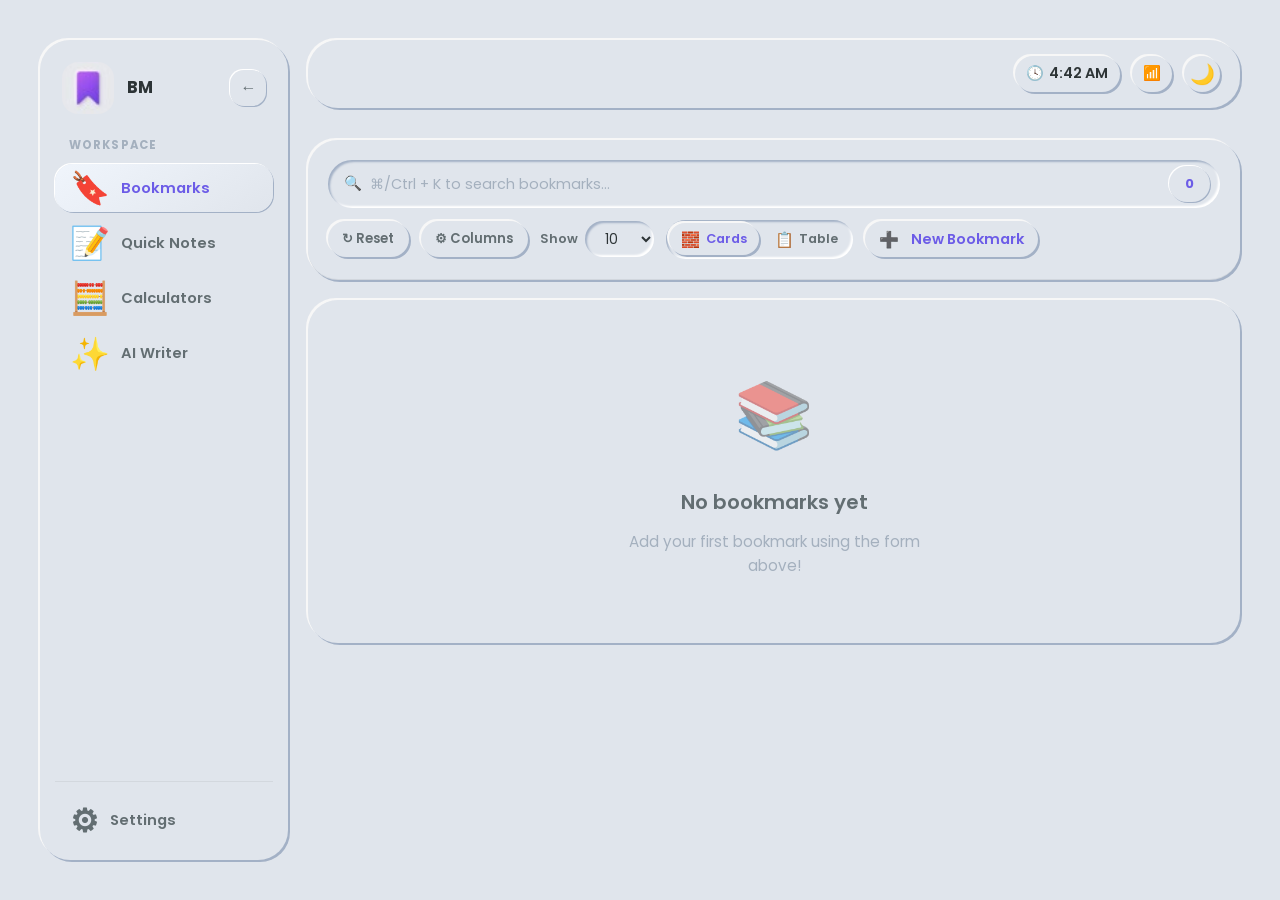
==== commit 9a75f229: "feat: add AI Writer page with chat and email generation capabilities to the chrome extension" ====
--- a/popup.html
+++ b/popup.html
@@ -43,6 +43,10 @@
                                 <span class="btn-icon">🧮</span>
                                 <span class="btn-text">Calculators</span>
                             </button>
+                            <button class="dashboard-nav-btn" id="aiWriterToggleBtn" type="button" title="Go to AI writer">
+                                <span class="btn-icon">✨</span>
+                                <span class="btn-text">AI Writer</span>
+                            </button>
                         </nav>
                     </section>
                 </div>
@@ -252,18 +256,22 @@
                             <span class="calculator-card-toggle">▼</span>
                         </div>
                         <div class="calculator-card-body">
+                            <div class="percentage-mode-toggle" id="percentageModeToggle" role="group" aria-label="Percentage calculator mode">
+                                <button type="button" class="percentage-mode-btn active" data-mode="forward" title="What is X% of a total?">% of total</button>
+                                <button type="button" class="percentage-mode-btn" data-mode="reverse" title="If X% equals this amount, what is 100%?">Find 100%</button>
+                            </div>
                             <div class="calculator-inline-fields">
                                 <label class="calculator-field">
                                     <span>Percentage</span>
                                     <input type="number" id="percentageRateInput" class="calculator-input" value="15" min="0" step="0.01" placeholder="15">
                                 </label>
                                 <label class="calculator-field">
-                                    <span>Total value</span>
+                                    <span id="percentageValueLabel">Total value</span>
                                     <input type="number" id="percentageBaseInput" class="calculator-input" value="2400" min="0" step="0.01" placeholder="2400">
                                 </label>
                             </div>
                             <div class="calculator-result-panel">
-                                <span class="calculator-result-label">Result</span>
+                                <span class="calculator-result-label" id="percentageResultLabel">Result</span>
                                 <strong id="percentageResult">360.00</strong>
                                 <small id="percentageSummary">15% of 2,400.00 = 360.00</small>
                             </div>
@@ -405,6 +413,23 @@
                             </div>
                             <div class="calculator-inline-fields">
                                 <label class="calculator-field">
+                                    <span>Residential Status</span>
+                                    <select id="taxResidentInput" class="calculator-input" style="appearance: none; background-color: var(--bg-base); cursor: pointer;">
+                                        <option value="resident" selected>Resident (87A eligible)</option>
+                                        <option value="nonresident">Non-Resident</option>
+                                    </select>
+                                </label>
+                                <label class="calculator-field">
+                                    <span>Age Band</span>
+                                    <select id="taxAgeBandInput" class="calculator-input" style="appearance: none; background-color: var(--bg-base); cursor: pointer;">
+                                        <option value="lt60" selected>Below 60</option>
+                                        <option value="60to79">60 to 79</option>
+                                        <option value="80plus">80+</option>
+                                    </select>
+                                </label>
+                            </div>
+                            <div class="calculator-inline-fields">
+                                <label class="calculator-field">
                                     <span>Annual CTC</span>
                                     <input type="number" id="taxSalaryInput" class="calculator-input" min="0" step="1000" placeholder="e.g. 1750000">
                                 </label>
@@ -421,6 +446,16 @@
                                 <label class="calculator-field">
                                     <span>Rent Paid (Year)</span>
                                     <input type="number" id="taxRentPaidInput" class="calculator-input" min="0" step="1000" placeholder="Annual rent">
+                                </label>
+                            </div>
+                            <div class="calculator-inline-fields">
+                                <label class="calculator-field">
+                                    <span>Dearness Allowance (DA) (Year)</span>
+                                    <input type="number" id="taxDaInput" class="calculator-input" min="0" step="1000" placeholder="0 if none">
+                                </label>
+                                <label class="calculator-field">
+                                    <span>HRA Received (Year)</span>
+                                    <input type="number" id="taxHraReceivedInput" class="calculator-input" min="0" step="1000" placeholder="As per salary slip">
                                 </label>
                             </div>
                             <div class="calculator-actions">
@@ -494,6 +529,18 @@
                                                 <span>Taxable Income</span>
                                                 <strong id="newTaxableIncome">₹0</strong>
                                             </div>
+                                            <div class="tax-detail-row">
+                                                <span>Slab Tax</span>
+                                                <strong id="newSlabTax">₹0</strong>
+                                            </div>
+                                            <div class="tax-detail-row">
+                                                <span>87A Rebate</span>
+                                                <strong id="newRebate">₹0</strong>
+                                            </div>
+                                            <div class="tax-detail-row">
+                                                <span>Cess (4%)</span>
+                                                <strong id="newCess">₹0</strong>
+                                            </div>
                                             <div class="tax-detail-row highlight-tax">
                                                 <span>Final Tax</span>
                                                 <strong id="newFinalTax">₹0</strong>
@@ -510,6 +557,18 @@
                                                 <span>Taxable Income</span>
                                                 <strong id="oldTaxableIncome">₹0</strong>
                                             </div>
+                                            <div class="tax-detail-row">
+                                                <span>Slab Tax</span>
+                                                <strong id="oldSlabTax">₹0</strong>
+                                            </div>
+                                            <div class="tax-detail-row">
+                                                <span>87A Rebate</span>
+                                                <strong id="oldRebate">₹0</strong>
+                                            </div>
+                                            <div class="tax-detail-row">
+                                                <span>Cess (4%)</span>
+                                                <strong id="oldCess">₹0</strong>
+                                            </div>
                                             <div class="tax-detail-row highlight-tax">
                                                 <span>Final Tax</span>
                                                 <strong id="oldFinalTax">₹0</strong>
@@ -519,6 +578,225 @@
                                 </div>
                                 <div id="taxRecommendationBanner" class="tax-recommendation-banner">
                                     <span id="taxRecommendationText"></span>
+                                </div>
+                            </div>
+                        </div>
+                    </section>
+                </div>
+            </div>
+            </div>
+
+            <!-- ========== AI WRITER PAGE (Hidden by default) ========== -->
+            <div id="aiWriterPage" class="hidden">
+            <div class="ai-writer-shell">
+                <div class="ai-writer-grid">
+                    <section class="calculator-card ai-writer-card calculator-card-featured" data-ai-card="chat">
+                        <div class="calculator-card-header ai-writer-card-header">
+                            <span class="calculator-card-icon">💬</span>
+                            <div>
+                                <h3>Reply/Write Chat</h3>
+                                <p>Turn a raw message or short instruction into a polished chat response.</p>
+                            </div>
+                            <span class="calculator-card-toggle">▼</span>
+                        </div>
+                        <div class="calculator-card-body ai-writer-card-body">
+                            <div class="calculator-inline-fields ai-writer-top-controls">
+                                <label class="calculator-field ai-writer-provider-field">
+                                    <span>Provider</span>
+                                    <select class="calculator-input ai-writer-provider" data-ai-role="provider">
+                                        <option value="ollama">Ollama</option>
+                                        <option value="openrouter">OpenRouter</option>
+                                    </select>
+                                </label>
+                                <label class="calculator-field ai-writer-model-field">
+                                    <span>Model</span>
+                                    <input type="text" class="calculator-input ai-writer-model" data-ai-role="model" placeholder="llama3">
+                                </label>
+                                <label class="calculator-field ai-writer-variant-field">
+                                    <span>Tone</span>
+                                    <div class="ai-writer-multi-select" data-ai-role="variantGroup">
+                                        <label class="ai-writer-multi-option">
+                                            <input type="checkbox" class="ai-writer-variant-check" data-ai-role="variant" value="professional">
+                                            <span>Professional</span>
+                                        </label>
+                                        <label class="ai-writer-multi-option">
+                                            <input type="checkbox" class="ai-writer-variant-check" data-ai-role="variant" value="friendly">
+                                            <span>Friendly</span>
+                                        </label>
+                                        <label class="ai-writer-multi-option">
+                                            <input type="checkbox" class="ai-writer-variant-check" data-ai-role="variant" value="concise">
+                                            <span>Concise</span>
+                                        </label>
+                                        <label class="ai-writer-multi-option">
+                                            <input type="checkbox" class="ai-writer-variant-check" data-ai-role="variant" value="confident">
+                                            <span>Confident</span>
+                                        </label>
+                                    </div>
+                                </label>
+                            </div>
+
+                            <label class="calculator-field ai-writer-field ai-writer-system-prompt-wrap">
+                                <span class="ai-writer-prompt-toggle" data-ai-role="systemPromptToggle" role="button" tabindex="0" aria-expanded="false">System prompt</span>
+                                <textarea class="calculator-input ai-writer-system-prompt ai-writer-textarea hidden" data-ai-role="systemPrompt" rows="7" placeholder="Tone-specific system prompt"></textarea>
+                            </label>
+
+                            <label class="calculator-field ai-writer-field">
+                                <span>Input text</span>
+                                <textarea class="calculator-input ai-writer-input-text ai-writer-textarea ai-writer-input-area" data-ai-role="input" rows="8" placeholder="Paste the chat you received or describe what you want to send."></textarea>
+                            </label>
+
+                            <div class="ai-writer-actions">
+                                <span class="ai-writer-status" data-ai-role="status"></span>
+                                <button type="button" class="btn-primary ai-writer-submit" data-ai-role="submit">
+                                    <span class="btn-icon">✨</span>
+                                    <span class="btn-text">Generate Chat</span>
+                                </button>
+                            </div>
+
+                            <div class="calculator-field ai-writer-field">
+                                <div class="ai-writer-output-label-row">
+                                    <span>Output</span>
+                                </div>
+                                <div class="ai-writer-output-wrap">
+                                    <button type="button" class="ai-writer-copy-btn" data-ai-role="copy" title="Copy output" aria-label="Copy output">📋</button>
+                                    <textarea class="calculator-input ai-writer-output ai-writer-textarea ai-writer-output-area" data-ai-role="output" rows="8" readonly placeholder="Generated chat reply will appear here."></textarea>
+                                </div>
+                            </div>
+                        </div>
+                    </section>
+
+                    <section class="calculator-card ai-writer-card calculator-card-featured" data-ai-card="email">
+                        <div class="calculator-card-header ai-writer-card-header">
+                            <span class="calculator-card-icon">📧</span>
+                            <div>
+                                <h3>Reply/Write Email</h3>
+                                <p>Create a clean email draft from rough notes, a reply chain, or a short instruction.</p>
+                            </div>
+                            <span class="calculator-card-toggle">▼</span>
+                        </div>
+                        <div class="calculator-card-body ai-writer-card-body">
+                            <div class="calculator-inline-fields ai-writer-top-controls">
+                                <label class="calculator-field ai-writer-provider-field">
+                                    <span>Provider</span>
+                                    <select class="calculator-input ai-writer-provider" data-ai-role="provider">
+                                        <option value="ollama">Ollama</option>
+                                        <option value="openrouter">OpenRouter</option>
+                                    </select>
+                                </label>
+                                <label class="calculator-field ai-writer-model-field">
+                                    <span>Model</span>
+                                    <input type="text" class="calculator-input ai-writer-model" data-ai-role="model" placeholder="llama3">
+                                </label>
+                                <label class="calculator-field ai-writer-variant-field">
+                                    <span>Tone</span>
+                                    <div class="ai-writer-multi-select" data-ai-role="variantGroup">
+                                        <label class="ai-writer-multi-option">
+                                            <input type="checkbox" class="ai-writer-variant-check" data-ai-role="variant" value="professional">
+                                            <span>Professional</span>
+                                        </label>
+                                        <label class="ai-writer-multi-option">
+                                            <input type="checkbox" class="ai-writer-variant-check" data-ai-role="variant" value="friendly">
+                                            <span>Friendly</span>
+                                        </label>
+                                        <label class="ai-writer-multi-option">
+                                            <input type="checkbox" class="ai-writer-variant-check" data-ai-role="variant" value="concise">
+                                            <span>Concise</span>
+                                        </label>
+                                        <label class="ai-writer-multi-option">
+                                            <input type="checkbox" class="ai-writer-variant-check" data-ai-role="variant" value="persuasive">
+                                            <span>Persuasive</span>
+                                        </label>
+                                    </div>
+                                </label>
+                            </div>
+
+                            <label class="calculator-field ai-writer-field ai-writer-system-prompt-wrap">
+                                <span class="ai-writer-prompt-toggle" data-ai-role="systemPromptToggle" role="button" tabindex="0" aria-expanded="false">System prompt</span>
+                                <textarea class="calculator-input ai-writer-system-prompt ai-writer-textarea hidden" data-ai-role="systemPrompt" rows="7" placeholder="Tone-specific system prompt"></textarea>
+                            </label>
+
+                            <label class="calculator-field ai-writer-field">
+                                <span>Input text</span>
+                                <textarea class="calculator-input ai-writer-input-text ai-writer-textarea ai-writer-input-area" data-ai-role="input" rows="8" placeholder="Paste the email to reply to, or write what you need the email to say."></textarea>
+                            </label>
+
+                            <div class="ai-writer-actions">
+                                <span class="ai-writer-status" data-ai-role="status"></span>
+                                <button type="button" class="btn-primary ai-writer-submit" data-ai-role="submit">
+                                    <span class="btn-icon">✉️</span>
+                                    <span class="btn-text">Generate Email</span>
+                                </button>
+                            </div>
+
+                            <div class="calculator-field ai-writer-field">
+                                <div class="ai-writer-output-label-row">
+                                    <span>Output</span>
+                                </div>
+                                <div class="ai-writer-output-wrap">
+                                    <button type="button" class="ai-writer-copy-btn" data-ai-role="copy" title="Copy output" aria-label="Copy output">📋</button>
+                                    <textarea class="calculator-input ai-writer-output ai-writer-textarea ai-writer-output-area" data-ai-role="output" rows="8" readonly placeholder="Generated email draft will appear here."></textarea>
+                                </div>
+                            </div>
+                        </div>
+                    </section>
+
+                    <section class="calculator-card ai-writer-card calculator-card-featured" data-ai-card="summary">
+                        <div class="calculator-card-header ai-writer-card-header">
+                            <span class="calculator-card-icon">🧾</span>
+                            <div>
+                                <h3>Summary Doc</h3>
+                                <p>Condense long notes, docs, or pasted content into a useful summary format.</p>
+                            </div>
+                            <span class="calculator-card-toggle">▼</span>
+                        </div>
+                        <div class="calculator-card-body ai-writer-card-body">
+                            <div class="calculator-inline-fields ai-writer-top-controls">
+                                <label class="calculator-field ai-writer-provider-field">
+                                    <span>Provider</span>
+                                    <select class="calculator-input ai-writer-provider" data-ai-role="provider">
+                                        <option value="ollama">Ollama</option>
+                                        <option value="openrouter">OpenRouter</option>
+                                    </select>
+                                </label>
+                                <label class="calculator-field ai-writer-model-field">
+                                    <span>Model</span>
+                                    <input type="text" class="calculator-input ai-writer-model" data-ai-role="model" placeholder="llama3">
+                                </label>
+                                <label class="calculator-field ai-writer-variant-field">
+                                    <span>Summary style</span>
+                                    <select class="calculator-input ai-writer-variant" data-ai-role="variant">
+                                        <option value="paragraph">Paragraph</option>
+                                        <option value="bullet">Bullet Points</option>
+                                        <option value="both">Both</option>
+                                    </select>
+                                </label>
+                            </div>
+
+                            <label class="calculator-field ai-writer-field ai-writer-system-prompt-wrap">
+                                <span class="ai-writer-prompt-toggle" data-ai-role="systemPromptToggle" role="button" tabindex="0" aria-expanded="false">System prompt</span>
+                                <textarea class="calculator-input ai-writer-system-prompt ai-writer-textarea hidden" data-ai-role="systemPrompt" rows="7" placeholder="Summary prompt"></textarea>
+                            </label>
+
+                            <label class="calculator-field ai-writer-field">
+                                <span>Document text</span>
+                                <textarea class="calculator-input ai-writer-input-text ai-writer-textarea ai-writer-input-area" data-ai-role="input" rows="12" placeholder="Paste the document, meeting notes, or long text you want summarized."></textarea>
+                            </label>
+
+                            <div class="ai-writer-actions">
+                                <span class="ai-writer-status" data-ai-role="status"></span>
+                                <button type="button" class="btn-primary ai-writer-submit" data-ai-role="submit">
+                                    <span class="btn-icon">🪄</span>
+                                    <span class="btn-text">Generate Summary</span>
+                                </button>
+                            </div>
+
+                            <div class="calculator-field ai-writer-field">
+                                <div class="ai-writer-output-label-row">
+                                    <span>Output</span>
+                                </div>
+                                <div class="ai-writer-output-wrap">
+                                    <button type="button" class="ai-writer-copy-btn" data-ai-role="copy" title="Copy output" aria-label="Copy output">📋</button>
+                                    <textarea class="calculator-input ai-writer-output ai-writer-textarea ai-writer-output-area" data-ai-role="output" rows="12" readonly placeholder="Generated summary will appear here."></textarea>
                                 </div>
                             </div>
                         </div>
@@ -746,8 +1024,10 @@
                         </div>
                         <div class="settings-help-card">
                             <strong>Connection Error?</strong>
-                            <p>If Ollama blocks the connection with `403 Forbidden`, run this in your Mac terminal and restart the Ollama app:</p>
+                            <p>If Ollama blocks the connection with `403 Forbidden`, run these commands in your Mac terminal in this order:</p>
+                            <code>pkill -x ollama</code>
                             <code>launchctl setenv OLLAMA_ORIGINS "*"</code>
+                            <code>open -a Ollama</code>
                         </div>
                     </div>
 
--- a/popup.css
+++ b/popup.css
@@ -1014,6 +1014,7 @@
 }
 
 .settings-modal-body {
+    --settings-inset-x: 1.1rem;
     padding: 1rem 1.1rem 1.2rem;
     max-height: 74vh;
     display: flex;
@@ -1023,7 +1024,7 @@
 
 .settings-intro {
     padding: 0.95rem 1rem;
-    border-radius: var(--radius-md);
+    border-radius: max(12px, calc(var(--radius-lg) - var(--settings-inset-x)));
     background: linear-gradient(145deg, rgba(108, 92, 231, 0.12), rgba(162, 155, 254, 0.08));
     box-shadow: var(--neu-flat);
 }
@@ -1036,9 +1037,10 @@
 
 /* Settings Sections */
 .settings-section {
+    --settings-section-r: max(12px, calc(var(--radius-lg) - var(--settings-inset-x)));
     margin-bottom: 0;
     padding: 1rem;
-    border-radius: 24px;
+    border-radius: var(--settings-section-r);
     background: var(--bg-base);
     box-shadow: var(--neu-flat);
 }
@@ -1073,7 +1075,7 @@
     gap: 1rem;
     padding: 0.85rem 0.95rem;
     background: linear-gradient(145deg, rgba(255, 255, 255, 0.16), rgba(0, 0, 0, 0.015));
-    border-radius: 18px;
+    border-radius: max(8px, calc(var(--settings-section-r) - 1rem));
     box-shadow: var(--neu-concave);
     margin-bottom: var(--gap-sm);
     min-height: 58px;
@@ -1645,9 +1647,11 @@
 
 /* Add Bookmark Form - Neumorphic Card with Toggle Animation */
 .bookmark-form {
-    background: var(--bg-base);
-    border-radius: var(--radius-lg);
-    padding: var(--gap-lg);
+    --form-shell-r: var(--radius-lg);
+    --form-shell-pad: var(--gap-lg);
+    background: var(--bg-base);
+    border-radius: var(--form-shell-r);
+    padding: var(--form-shell-pad);
     margin-bottom: var(--gap-lg);
     box-shadow: var(--neu-convex);
     max-height: 350px;
@@ -1775,6 +1779,14 @@
 
 .form-control::placeholder {
     color: var(--text-muted);
+}
+
+.bookmark-form .form-control {
+    border-radius: max(12px, calc(var(--form-shell-r) - var(--form-shell-pad)));
+}
+
+.bookmark-modal-body .bookmark-form .form-control {
+    border-radius: var(--radius-md);
 }
 
 /* Textarea Styling */
@@ -1879,76 +1891,6 @@
     box-shadow: var(--neu-flat);
     transform: translateY(-2px);
 }
-
-.bookmark-card:active {
-    box-shadow: var(--neu-concave);
-    transform: translateY(0);
-}
-
-/* Favicon Container - Neumorphic Circle */
-.favicon-wrapper {
-    width: 56px;
-    height: 56px;
-    border-radius: 50%;
-    background: var(--bg-base);
-    box-shadow: var(--neu-concave);
-    display: flex;
-    align-items: center;
-    justify-content: center;
-    flex-shrink: 0;
-}
-
-.favicon {
-    width: 32px;
-    height: 32px;
-    border-radius: 8px;
-    object-fit: cover;
-}
-
-/* Bookmark Info */
-.bookmark-info {
-    flex: 1;
-    min-width: 0;
-    overflow: hidden;
-}
-
-.bookmark-info a {
-    display: block;
-    font-size: 1rem;
-    font-weight: 600;
-    color: var(--text-primary);
-    text-decoration: none;
-    margin-bottom: 0.25rem;
-    white-space: nowrap;
-    overflow: hidden;
-    text-overflow: ellipsis;
-    transition: color var(--transition-fast);
-}
-
-.bookmark-info .bookmark-title {
-    display: block;
-    font-size: 1rem;
-    font-weight: 600;
-    color: var(--text-primary);
-    margin-bottom: 0.25rem;
-    white-space: nowrap;
-    overflow: hidden;
-    text-overflow: ellipsis;
-}
-
-.bookmark-info a:hover {
-    color: var(--accent-color);
-}
-
-.bookmark-url {
-    font-size: 0.85rem;
-    color: var(--text-muted);
-    white-space: nowrap;
-    overflow: hidden;
-    text-overflow: ellipsis;
-}
-
-/* Bookmark Description */
 
 .bookmark-card:active {
     box-shadow: var(--neu-concave);
@@ -2904,6 +2846,7 @@
     }
 
     .settings-modal-body {
+        --settings-inset-x: 0.9rem;
         padding: 0.9rem;
     }
 
@@ -3052,6 +2995,7 @@
     /* Form adjustments */
     .bookmark-form {
         padding: var(--gap-md);
+        --form-shell-pad: var(--gap-md);
     }
 
     .bookmark-modal-content {
@@ -3530,12 +3474,14 @@
 }
 
 .calculators-hero {
+    --calc-hero-r: var(--radius-lg);
+    --calc-hero-pad: 1.5rem;
     display: flex;
     align-items: stretch;
     justify-content: space-between;
     gap: 1rem;
-    padding: 1.5rem;
-    border-radius: var(--radius-lg);
+    padding: var(--calc-hero-pad);
+    border-radius: var(--calc-hero-r);
     background:
         radial-gradient(circle at top right, rgba(255, 255, 255, 0.55), transparent 35%),
         linear-gradient(135deg, rgba(108, 92, 231, 0.22), rgba(255, 159, 67, 0.28));
@@ -3585,7 +3531,7 @@
 .calculator-stat-chip {
     min-width: 124px;
     padding: 0.9rem 1rem;
-    border-radius: 22px;
+    border-radius: max(10px, calc(var(--calc-hero-r) - var(--calc-hero-pad)));
     background: rgba(255, 255, 255, 0.52);
     box-shadow: inset 1px 1px 0 rgba(255, 255, 255, 0.5), 1px 1px 0 rgba(163, 177, 198, 0.4);
     display: flex;
@@ -3612,10 +3558,12 @@
 }
 
 .calculator-card {
-    background: var(--bg-base);
-    border-radius: 28px;
+    --calc-card-r: 28px;
+    --calc-card-pad: 1.2rem;
+    background: var(--bg-base);
+    border-radius: var(--calc-card-r);
     box-shadow: var(--neu-convex);
-    padding: 1.2rem;
+    padding: var(--calc-card-pad);
     display: flex;
     flex-direction: column;
     gap: 1.1rem;
@@ -3749,6 +3697,40 @@
     margin-top: -0.15rem;
 }
 
+.percentage-mode-toggle {
+    display: flex;
+    gap: 0.35rem;
+    padding: 3px;
+    border-radius: 18px;
+    background: var(--bg-base);
+    box-shadow: var(--neu-concave);
+}
+
+.percentage-mode-btn {
+    flex: 1;
+    border: none;
+    outline: none;
+    background: transparent;
+    color: var(--text-secondary);
+    font-size: 0.72rem;
+    font-weight: 600;
+    padding: 0.35rem 0.5rem;
+    border-radius: 14px;
+    cursor: pointer;
+    font-family: inherit;
+    transition: background var(--transition-fast), color var(--transition-fast);
+}
+
+.percentage-mode-btn.active {
+    background: linear-gradient(135deg, rgba(108, 92, 231, 0.22), rgba(255, 159, 67, 0.18));
+    color: var(--text-primary);
+    box-shadow: var(--neu-flat);
+}
+
+.percentage-mode-btn:not(.active):hover {
+    color: var(--text-primary);
+}
+
 .calculator-field {
     display: flex;
     flex-direction: column;
@@ -3785,7 +3767,7 @@
     flex-direction: column;
     gap: 0.2rem;
     padding: 1rem 1.05rem;
-    border-radius: 22px;
+    border-radius: max(10px, calc(var(--calc-card-r) - var(--calc-card-pad)));
     background: linear-gradient(135deg, rgba(108, 92, 231, 0.92), rgba(255, 159, 67, 0.88));
     color: #fff;
     box-shadow: 0 18px 28px rgba(108, 92, 231, 0.16);
@@ -3816,7 +3798,7 @@
 }
 
 .calculator-metric {
-    border-radius: 22px;
+    border-radius: max(10px, calc(var(--calc-card-r) - var(--calc-card-pad)));
     background: var(--bg-base);
     box-shadow: var(--neu-concave);
     padding: 0.95rem 1rem;
@@ -3850,12 +3832,351 @@
     background: rgba(61, 68, 72, 0.85);
 }
 
-[data-theme="dark"] .calculator-badge {
-    background: rgba(162, 155, 254, 0.18);
-}
-
-/* Notes Responsive */
-@media (max-width: 768px) {
+[data-theme="dark"] .calculator-badge {
+    background: rgba(162, 155, 254, 0.18);
+}
+
+/* ==========================================
+   AI WRITER WORKSPACE
+   ========================================== */
+
+.ai-writer-shell {
+    display: flex;
+    flex-direction: column;
+    gap: 1.5rem;
+}
+
+.ai-writer-grid {
+    display: flex;
+    flex-wrap: wrap;
+    gap: 1.25rem;
+    align-items: flex-start;
+}
+
+.ai-writer-card {
+    background:
+        radial-gradient(circle at top right, rgba(255, 255, 255, 0.45), transparent 30%),
+        linear-gradient(160deg, rgba(108, 92, 231, 0.08), rgba(255, 159, 67, 0.08)),
+        var(--bg-base);
+    resize: both;
+    width: 860px;
+    min-width: 320px;
+    max-width: 100%;
+    min-height: 0;
+}
+
+.ai-writer-card-header {
+    align-items: flex-start;
+}
+
+.ai-writer-card .calculator-card-toggle {
+    margin-top: 0.1rem;
+}
+
+.calculator-card-expanded .ai-writer-card-body {
+    display: flex;
+}
+
+.ai-writer-card-loading {
+    opacity: 0.88;
+}
+
+.ai-writer-top-controls {
+    align-items: flex-start;
+    flex-wrap: nowrap;
+}
+
+.ai-writer-top-controls .calculator-field {
+    flex: 0 1 auto;
+}
+
+.ai-writer-provider-field {
+    flex: 0 0 168px;
+    min-width: 168px;
+}
+
+.ai-writer-model-field {
+    flex: 1 1 220px;
+    min-width: 220px;
+}
+
+.ai-writer-variant-field {
+    flex: 1 1 260px;
+    min-width: 260px;
+}
+
+.ai-writer-provider-field span,
+.ai-writer-model-field span,
+.ai-writer-variant-field span {
+    font-size: 0.74rem;
+}
+
+.ai-writer-provider,
+.ai-writer-model {
+    min-height: 38px;
+    padding-top: 0.3rem;
+    padding-bottom: 0.3rem;
+}
+
+.ai-writer-field {
+    width: 100%;
+}
+
+.ai-writer-multi-select {
+    display: flex;
+    flex-wrap: wrap;
+    gap: 0.55rem;
+    align-content: flex-start;
+}
+
+.ai-writer-multi-option {
+    position: relative;
+    display: inline-flex;
+    align-items: center;
+}
+
+.ai-writer-variant-check {
+    position: absolute;
+    opacity: 0;
+    pointer-events: none;
+}
+
+.ai-writer-multi-option span {
+    display: inline-flex;
+    align-items: center;
+    justify-content: center;
+    min-height: 38px;
+    padding: 0.45rem 0.9rem;
+    border-radius: 14px;
+    background: var(--bg-base);
+    box-shadow: var(--neu-concave);
+    color: var(--text-secondary);
+    font-size: 0.82rem;
+    font-weight: 600;
+    cursor: pointer;
+    transition: box-shadow var(--transition-fast), color var(--transition-fast), transform var(--transition-fast);
+}
+
+.ai-writer-variant-check:checked + span {
+    color: var(--text-primary);
+    background: linear-gradient(135deg, rgba(108, 92, 231, 0.18), rgba(255, 159, 67, 0.14));
+    box-shadow: var(--neu-flat);
+}
+
+.ai-writer-multi-option span:hover {
+    transform: translateY(-1px);
+}
+
+.ai-writer-prompt-toggle {
+    display: inline-flex;
+    align-items: center;
+    gap: 0.45rem;
+    width: fit-content;
+    cursor: pointer;
+    user-select: none;
+    color: var(--text-secondary);
+    font-size: 0.76rem;
+    font-weight: 600;
+}
+
+.ai-writer-prompt-toggle::after {
+    content: '▼';
+    font-size: 0.65rem;
+    transition: transform var(--transition-fast);
+}
+
+.ai-writer-prompt-toggle[aria-expanded="true"]::after {
+    transform: rotate(180deg);
+}
+
+.ai-writer-prompt-toggle:focus {
+    outline: none;
+    color: var(--text-primary);
+}
+
+.ai-writer-textarea {
+    min-height: 120px;
+    padding-top: 0.85rem;
+    padding-bottom: 0.85rem;
+    resize: vertical;
+    line-height: 1.5;
+    overflow-y: auto;
+    scrollbar-width: thin;
+    scrollbar-color: rgba(108, 92, 231, 0.55) rgba(163, 177, 198, 0.14);
+}
+
+.ai-writer-textarea::-webkit-scrollbar {
+    width: 10px;
+}
+
+.ai-writer-textarea::-webkit-scrollbar-track {
+    background: rgba(163, 177, 198, 0.12);
+    border-radius: 999px;
+    margin: 8px 4px;
+}
+
+.ai-writer-textarea::-webkit-scrollbar-thumb {
+    background: linear-gradient(180deg, rgba(108, 92, 231, 0.78), rgba(255, 159, 67, 0.65));
+    border-radius: 999px;
+    border: 2px solid rgba(224, 229, 236, 0.7);
+}
+
+.ai-writer-textarea::-webkit-scrollbar-thumb:hover {
+    background: linear-gradient(180deg, rgba(108, 92, 231, 0.92), rgba(255, 159, 67, 0.82));
+}
+
+.ai-writer-input-area {
+    min-height: 170px;
+}
+
+.ai-writer-output-area {
+    min-height: 170px;
+    padding-right: 3.4rem;
+    background:
+        linear-gradient(135deg, rgba(108, 92, 231, 0.08), rgba(255, 159, 67, 0.05)),
+        var(--bg-base);
+}
+
+.ai-writer-output-label-row {
+    display: flex;
+    align-items: center;
+    justify-content: flex-start;
+    gap: 0.75rem;
+}
+
+.ai-writer-output-wrap {
+    position: relative;
+}
+
+.ai-writer-copy-btn {
+    position: absolute;
+    top: 0.8rem;
+    right: 0.8rem;
+    z-index: 1;
+    border: none;
+    outline: none;
+    width: 36px;
+    height: 36px;
+    border-radius: 12px;
+    background: var(--bg-base);
+    box-shadow: var(--neu-concave);
+    cursor: pointer;
+    color: var(--text-primary);
+    font-size: 0.95rem;
+    transition: transform var(--transition-fast), box-shadow var(--transition-fast), opacity var(--transition-fast);
+}
+
+.ai-writer-copy-btn:hover:not(:disabled) {
+    transform: translateY(-1px);
+    box-shadow: var(--neu-flat);
+}
+
+.ai-writer-copy-btn:disabled {
+    opacity: 0.55;
+    cursor: not-allowed;
+}
+
+.ai-writer-actions {
+    display: flex;
+    align-items: center;
+    justify-content: space-between;
+    gap: 0.85rem;
+    flex-wrap: wrap;
+}
+
+.ai-writer-submit {
+    min-width: 180px;
+}
+
+.ai-writer-submit.is-loading {
+    opacity: 0.75;
+    pointer-events: none;
+    border: 1px solid transparent;
+    background:
+        linear-gradient(var(--bg-base), var(--bg-base)) padding-box,
+        linear-gradient(135deg, rgba(108, 92, 231, 0.95), rgba(255, 159, 67, 0.92)) border-box;
+    box-shadow:
+        0 0 0 1px rgba(255, 255, 255, 0.45) inset,
+        0 0 0 3px rgba(108, 92, 231, 0.2),
+        0 0 20px rgba(108, 92, 231, 0.24),
+        0 0 26px rgba(255, 159, 67, 0.18);
+    animation: aiWriterButtonGlow 1.25s ease-in-out infinite alternate;
+}
+
+@keyframes aiWriterButtonGlow {
+    from {
+        background:
+            linear-gradient(var(--bg-base), var(--bg-base)) padding-box,
+            linear-gradient(135deg, rgba(108, 92, 231, 0.82), rgba(255, 159, 67, 0.78)) border-box;
+        box-shadow:
+            0 0 0 1px rgba(255, 255, 255, 0.45) inset,
+            0 0 0 2px rgba(108, 92, 231, 0.16),
+            0 0 12px rgba(108, 92, 231, 0.18),
+            0 0 14px rgba(255, 159, 67, 0.12);
+    }
+    to {
+        background:
+            linear-gradient(var(--bg-base), var(--bg-base)) padding-box,
+            linear-gradient(135deg, rgba(108, 92, 231, 1), rgba(255, 159, 67, 0.98)) border-box;
+        box-shadow:
+            0 0 0 1px rgba(255, 255, 255, 0.55) inset,
+            0 0 0 4px rgba(108, 92, 231, 0.26),
+            0 0 24px rgba(108, 92, 231, 0.34),
+            0 0 28px rgba(255, 159, 67, 0.22);
+    }
+}
+
+.ai-writer-status {
+    min-height: 1.1rem;
+    color: var(--text-secondary);
+    font-size: 0.8rem;
+    font-weight: 600;
+    flex: 1 1 auto;
+}
+
+.ai-writer-status[data-state="error"] {
+    color: #e17055;
+}
+
+.ai-writer-status[data-state="success"] {
+    color: #00a37a;
+}
+
+.ai-writer-status[data-state="loading"] {
+    color: var(--accent-dark);
+}
+
+[data-theme="dark"] .ai-writer-card {
+    background:
+        radial-gradient(circle at top right, rgba(255, 255, 255, 0.08), transparent 30%),
+        linear-gradient(160deg, rgba(108, 92, 231, 0.16), rgba(255, 159, 67, 0.12)),
+        var(--bg-base);
+}
+
+[data-theme="dark"] .ai-writer-variant-check:checked + span {
+    background: linear-gradient(135deg, rgba(108, 92, 231, 0.24), rgba(255, 159, 67, 0.16));
+}
+
+[data-theme="dark"] .ai-writer-textarea {
+    scrollbar-color: rgba(162, 155, 254, 0.72) rgba(255, 255, 255, 0.08);
+}
+
+[data-theme="dark"] .ai-writer-textarea::-webkit-scrollbar-track {
+    background: rgba(255, 255, 255, 0.08);
+}
+
+[data-theme="dark"] .ai-writer-textarea::-webkit-scrollbar-thumb {
+    border-color: rgba(45, 52, 54, 0.8);
+}
+
+[data-theme="dark"] .ai-writer-output-area {
+    background:
+        linear-gradient(135deg, rgba(108, 92, 231, 0.12), rgba(255, 159, 67, 0.08)),
+        var(--bg-base);
+}
+
+/* Notes Responsive */
+@media (max-width: 768px) {
     .notes-toolbar {
         gap: var(--gap-sm);
         padding: var(--gap-sm);
@@ -3880,18 +4201,46 @@
         flex-direction: column;
     }
 
-    .calculators-grid {
-        grid-template-columns: 1fr;
-    }
-
-
-
-    .calculator-inline-fields,
-    .calculator-metrics {
-        grid-template-columns: 1fr;
-    }
-
-}
+    .calculators-grid {
+        grid-template-columns: 1fr;
+    }
+
+    .ai-writer-grid {
+        flex-direction: column;
+    }
+
+    .ai-writer-card {
+        width: 100%;
+        min-width: 0;
+        resize: vertical;
+    }
+
+    .calculator-inline-fields,
+    .calculator-metrics {
+        grid-template-columns: 1fr;
+    }
+
+    .ai-writer-top-controls {
+        flex-direction: column;
+        flex-wrap: wrap;
+    }
+
+    .ai-writer-provider-field,
+    .ai-writer-model-field,
+    .ai-writer-variant-field {
+        flex: 1 1 auto;
+        min-width: 0;
+    }
+
+    .ai-writer-actions {
+        align-items: stretch;
+    }
+
+    .ai-writer-submit {
+        width: 100%;
+    }
+
+}
 
 @media (max-width: 480px) {
     .notes-toolbar-left {
@@ -4145,6 +4494,75 @@
     margin-top: 0.8rem;
 }
 
+.tax-deduction-row {
+    background: rgba(0, 0, 0, 0.15);
+    border: 1px solid rgba(255, 255, 255, 0.05);
+    border-radius: 10px;
+    padding: 0.65rem;
+    display: flex;
+    flex-direction: column;
+    gap: 0.5rem;
+}
+
+.tax-deduction-check {
+    display: flex;
+    align-items: center;
+    gap: 0.55rem;
+    cursor: pointer;
+    user-select: none;
+}
+
+.tax-deduction-checkbox {
+    width: 16px;
+    height: 16px;
+    accent-color: var(--accent-color);
+}
+
+.tax-deduction-label {
+    font-weight: 650;
+    font-size: 0.85rem;
+    color: #f0f5fc;
+}
+
+.tax-deduction-controls {
+    display: flex;
+    flex-wrap: wrap;
+    align-items: center;
+    gap: 0.5rem;
+}
+
+.tax-deduction-select {
+    border: none;
+    outline: none;
+    border-radius: 14px;
+    background: rgba(0, 0, 0, 0.22);
+    color: rgba(255, 255, 255, 0.88);
+    padding: 0.25rem 0.6rem;
+    font-size: 0.72rem;
+    font-weight: 650;
+    cursor: pointer;
+    appearance: none;
+}
+
+.tax-deduction-row .tax-deduction-amount {
+    flex: 1;
+    min-width: 130px;
+    padding: 0.28rem 0.75rem;
+    font-size: 0.9rem;
+}
+
+.tax-deduction-cap {
+    font-size: 0.72rem;
+    color: rgba(255, 255, 255, 0.55);
+    font-weight: 600;
+}
+
+.tax-deduction-note {
+    font-size: 0.72rem;
+    line-height: 1.35;
+    color: rgba(255, 255, 255, 0.65);
+}
+
 .tax-result-card {
     background: rgba(0, 0, 0, 0.15);
     border: 1px solid rgba(255, 255, 255, 0.05);
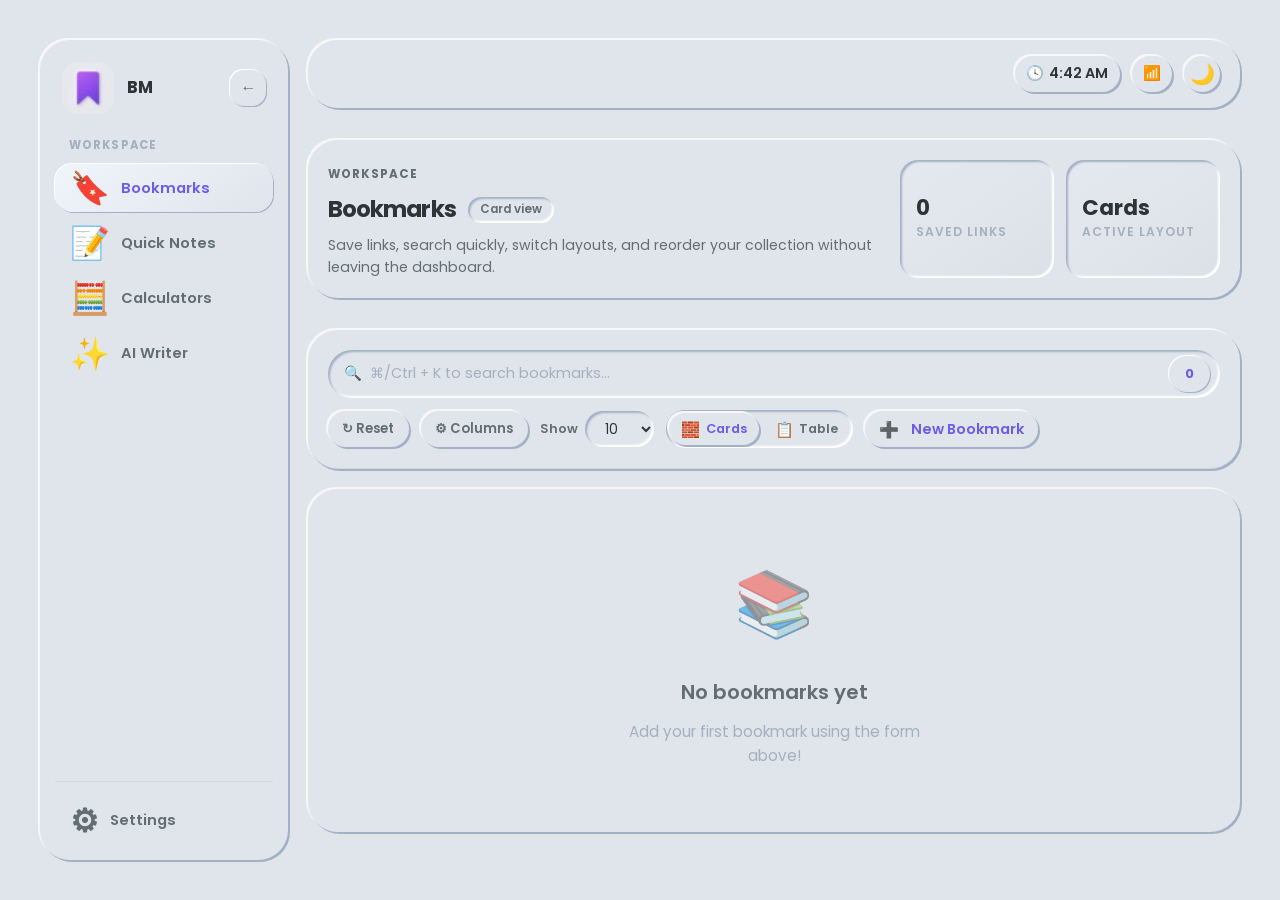
==== commit 14012db4: "[master] feat: enhance bookmarks page with new toolbar, statistics display, and responsive layout ad" ====
--- a/popup.html
+++ b/popup.html
@@ -86,6 +86,26 @@
 
             <!-- ========== BOOKMARKS PAGE ========== -->
             <div id="bookmarksPage">
+            <section class="page-toolbar bookmarks-page-toolbar" aria-labelledby="bookmarksPageTitle">
+                <div class="page-toolbar-copy">
+                    <span class="page-kicker">Workspace</span>
+                    <div class="page-title-row">
+                        <h1 class="page-title" id="bookmarksPageTitle">Bookmarks</h1>
+                        <span class="page-chip" id="bookmarkHeroViewLabel">Card view</span>
+                    </div>
+                    <p class="page-description">Save links, search quickly, switch layouts, and reorder your collection without leaving the dashboard.</p>
+                </div>
+                <div class="bookmarks-page-stats" aria-label="Bookmark summary">
+                    <div class="bookmarks-page-stat">
+                        <strong id="bookmarksHeroCount">0</strong>
+                        <span>Saved links</span>
+                    </div>
+                    <div class="bookmarks-page-stat">
+                        <strong id="bookmarksHeroMode">Cards</strong>
+                        <span>Active layout</span>
+                    </div>
+                </div>
+            </section>
             <div class="bookmark-modal-anchor">
                 <!-- Weather Card - Compact like bookmark-card -->
                 <div id="weatherCard" class="weather-card hidden">
@@ -883,170 +903,185 @@
                 <button class="modal-close" id="settingsClose">✕</button>
             </div>
             <div class="modal-body settings-modal-body">
-                <div class="settings-intro">
-                    <p>Control the popup widgets, weather card, and AI tools for your bookmarks and quick notes workspace.</p>
-                </div>
-                <!-- Show/Hide Indicators -->
-                <div class="settings-section">
-                    <div class="settings-section-head">
-                        <h3>Status Indicators</h3>
-                        <p>Choose which status chips appear in the top toolbar.</p>
-                    </div>
-                    <div class="settings-row">
-                        <label for="showDateTime">🕐 Show Date/Time</label>
-                        <input type="checkbox" id="showDateTime" class="toggle-checkbox" checked>
-                    </div>
-                    <div class="settings-row">
-                        <label for="showNetwork">📶 Show Network</label>
-                        <input type="checkbox" id="showNetwork" class="toggle-checkbox" checked>
-                    </div>
-                    <div class="settings-row">
-                        <label for="showMemory">💾 Show Memory</label>
-                        <input type="checkbox" id="showMemory" class="toggle-checkbox" checked>
-                    </div>
-                </div>
-                <!-- Timezone Setting -->
-                <div class="settings-section">
-                    <div class="settings-section-head">
-                        <h3>Timezone</h3>
-                        <p>Set how time is shown in the popup header.</p>
-                    </div>
-                    <div class="settings-row">
-                        <label for="timezoneSelect">Select Timezone</label>
-                        <select id="timezoneSelect" class="settings-select">
-                            <option value="local">Local (Device)</option>
-                            <option value="UTC">UTC</option>
-                            <option value="America/New_York">New York (EST)</option>
-                            <option value="America/Los_Angeles">Los Angeles (PST)</option>
-                            <option value="Europe/London">London (GMT)</option>
-                            <option value="Europe/Paris">Paris (CET)</option>
-                            <option value="Asia/Tokyo">Tokyo (JST)</option>
-                            <option value="Asia/Kolkata">India (IST)</option>
-                            <option value="Asia/Dubai">Dubai (GST)</option>
-                            <option value="Australia/Sydney">Sydney (AEDT)</option>
-                        </select>
-                    </div>
-                </div>
-                <!-- Weather Settings -->
-                <div class="settings-section">
-                    <div class="settings-section-head">
-                        <h3>🌤️ Weather</h3>
-                        <p>Configure the weather widget shown above your bookmark list.</p>
-                    </div>
-                    <div class="settings-row">
-                        <label for="weatherEnabled">Enable Weather Widget</label>
-                        <input type="checkbox" id="weatherEnabled" class="toggle-checkbox">
-                    </div>
-                    <div class="settings-row" id="apiKeyRow">
-                        <label for="weatherApiKey">OpenWeatherMap API Key</label>
-                        <div class="api-key-input">
-                            <input type="password" id="weatherApiKey" class="settings-input" placeholder="Enter API key...">
-                            <button type="button" class="api-key-toggle" id="apiKeyToggle">👁️</button>
-                        </div>
-                    </div>
-                    <div class="settings-row">
-                        <label for="weatherCity">City</label>
-                        <select id="weatherCity" class="settings-select">
-                            <option value="">Auto-detect (IP)</option>
-                            <optgroup label="India">
-                                <option value="Bardhaman,IN">Bardhaman (Burdwan)</option>
-                                <option value="Kolkata,IN">Kolkata</option>
-                                <option value="Mumbai,IN">Mumbai</option>
-                                <option value="Delhi,IN">Delhi</option>
-                                <option value="Bangalore,IN">Bangalore</option>
-                                <option value="Chennai,IN">Chennai</option>
-                                <option value="Hyderabad,IN">Hyderabad</option>
-                            </optgroup>
-                            <optgroup label="Asia">
-                                <option value="Tokyo,JP">Tokyo, Japan</option>
-                                <option value="Singapore,SG">Singapore</option>
-                                <option value="Hong Kong,HK">Hong Kong</option>
-                                <option value="Dubai,AE">Dubai, UAE</option>
-                                <option value="Bangkok,TH">Bangkok, Thailand</option>
-                            </optgroup>
-                            <optgroup label="Europe">
-                                <option value="London,GB">London, UK</option>
-                                <option value="Paris,FR">Paris, France</option>
-                                <option value="Berlin,DE">Berlin, Germany</option>
-                                <option value="Amsterdam,NL">Amsterdam</option>
-                                <option value="Rome,IT">Rome, Italy</option>
-                            </optgroup>
-                            <optgroup label="Americas">
-                                <option value="New York,US">New York, USA</option>
-                                <option value="Los Angeles,US">Los Angeles, USA</option>
-                                <option value="San Francisco,US">San Francisco, USA</option>
-                                <option value="Atlanta,US">Atlanta, Georgia</option>
-                                <option value="Toronto,CA">Toronto, Canada</option>
-                                <option value="Sao Paulo,BR">São Paulo, Brazil</option>
-                            </optgroup>
-                            <optgroup label="Australia & Oceania">
-                                <option value="Sydney,AU">Sydney, Australia</option>
-                                <option value="Melbourne,AU">Melbourne, Australia</option>
-                                <option value="Auckland,NZ">Auckland, NZ</option>
-                            </optgroup>
-                        </select>
-                    </div>
-                    <div class="settings-row">
-                        <label for="tempUnit">Temperature Unit</label>
-                        <select id="tempUnit" class="settings-select">
-                            <option value="celsius">Celsius (°C)</option>
-                            <option value="fahrenheit">Fahrenheit (°F)</option>
-                        </select>
-                    </div>
-                </div>
-                <!-- AI Assistant Settings -->
-                <div class="settings-section">
-                    <div class="settings-section-head">
-                        <h3>🤖 AI Assistant</h3>
-                        <p>Manage rewriting support for notes and technical snippets.</p>
-                    </div>
-                    <div class="settings-row">
-                        <label for="ollamaEnabled">Enable AI Assistant</label>
-                        <input type="checkbox" id="ollamaEnabled" class="toggle-checkbox">
-                    </div>
-                    <div class="settings-row settings-row-stack">
-                        <label for="aiProvider">AI Provider</label>
-                        <select id="aiProvider" class="settings-input">
-                            <option value="ollama">Ollama (Local/Free)</option>
-                            <option value="openrouter">OpenRouter (Cloud API)</option>
-                        </select>
-                    </div>
-
-                    <!-- Ollama Specific Settings -->
-                    <div id="ollamaSettingsGroup">
+                <div class="settings-tabs" role="tablist" aria-label="Settings sections">
+                    <button type="button" class="settings-tab active" data-settings-tab="general" role="tab" aria-selected="true">General</button>
+                    <button type="button" class="settings-tab" data-settings-tab="weather" role="tab" aria-selected="false">Weather</button>
+                    <button type="button" class="settings-tab" data-settings-tab="ai" role="tab" aria-selected="false">AI</button>
+                </div>
+
+                <div class="settings-panel active" data-settings-panel="general">
+                    <div class="settings-intro">
+                        <p>Control the popup widgets, topbar indicators, and overall workspace defaults.</p>
+                    </div>
+                    <!-- Show/Hide Indicators -->
+                    <div class="settings-section">
+                        <div class="settings-section-head">
+                            <h3>Status Indicators</h3>
+                            <p>Choose which status chips appear in the top toolbar.</p>
+                        </div>
                         <div class="settings-row">
-                            <label for="ollamaUrl">Ollama URL</label>
-                            <input type="text" id="ollamaUrl" class="settings-input" placeholder="http://localhost:11434">
+                            <label for="showDateTime">🕐 Show Date/Time</label>
+                            <input type="checkbox" id="showDateTime" class="toggle-checkbox" checked>
                         </div>
                         <div class="settings-row">
-                            <label for="ollamaModel">Model Name</label>
-                            <input type="text" id="ollamaModel" class="settings-input" placeholder="llama3">
-                        </div>
-                        <div class="settings-help-card">
-                            <strong>Connection Error?</strong>
-                            <p>If Ollama blocks the connection with `403 Forbidden`, run these commands in your Mac terminal in this order:</p>
-                            <code>pkill -x ollama</code>
-                            <code>launchctl setenv OLLAMA_ORIGINS "*"</code>
-                            <code>open -a Ollama</code>
-                        </div>
-                    </div>
-
-                    <!-- OpenRouter Specific Settings -->
-                    <div id="openrouterSettingsGroup" style="display: none;">
+                            <label for="showNetwork">📶 Show Network</label>
+                            <input type="checkbox" id="showNetwork" class="toggle-checkbox" checked>
+                        </div>
                         <div class="settings-row">
-                            <label for="openRouterKey">OpenRouter API Key <span class="settings-inline-note">(Stored locally on this device)</span></label>
-                            <input type="password" id="openRouterKey" class="settings-input" placeholder="sk-or-v1-..."></input>
+                            <label for="showMemory">💾 Show Memory</label>
+                            <input type="checkbox" id="showMemory" class="toggle-checkbox" checked>
+                        </div>
+                    </div>
+
+                    <!-- Timezone Setting -->
+                    <div class="settings-section">
+                        <div class="settings-section-head">
+                            <h3>Timezone</h3>
+                            <p>Set how time is shown in the popup header.</p>
                         </div>
                         <div class="settings-row">
-                            <label for="openRouterModel">Model Name</label>
-                            <input type="text" id="openRouterModel" class="settings-input" placeholder="google/gemini-2.5-flash"></input>
-                        </div>
-                    </div>
-
-                    <!-- Shared Settings -->
-                    <div class="settings-row settings-row-stack">
-                        <label for="ollamaSystemPrompt">System Prompt</label>
-                        <textarea id="ollamaSystemPrompt" class="settings-input" rows="4" style="resize: vertical; min-height: 80px;" placeholder="You are a precise writing assistant..."></textarea>
+                            <label for="timezoneSelect">Select Timezone</label>
+                            <select id="timezoneSelect" class="settings-select">
+                                <option value="local">Local (Device)</option>
+                                <option value="UTC">UTC</option>
+                                <option value="America/New_York">New York (EST)</option>
+                                <option value="America/Los_Angeles">Los Angeles (PST)</option>
+                                <option value="Europe/London">London (GMT)</option>
+                                <option value="Europe/Paris">Paris (CET)</option>
+                                <option value="Asia/Tokyo">Tokyo (JST)</option>
+                                <option value="Asia/Kolkata">India (IST)</option>
+                                <option value="Asia/Dubai">Dubai (GST)</option>
+                                <option value="Australia/Sydney">Sydney (AEDT)</option>
+                            </select>
+                        </div>
+                    </div>
+                </div>
+
+                <div class="settings-panel" data-settings-panel="weather">
+                    <!-- Weather Settings -->
+                    <div class="settings-section">
+                        <div class="settings-section-head">
+                            <h3>🌤️ Weather</h3>
+                            <p>Configure the weather widget shown above your bookmark list.</p>
+                        </div>
+                        <div class="settings-row">
+                            <label for="weatherEnabled">Enable Weather Widget</label>
+                            <input type="checkbox" id="weatherEnabled" class="toggle-checkbox">
+                        </div>
+                        <div class="settings-row" id="apiKeyRow">
+                            <label for="weatherApiKey">OpenWeatherMap API Key</label>
+                            <div class="api-key-input">
+                                <input type="password" id="weatherApiKey" class="settings-input" placeholder="Enter API key...">
+                                <button type="button" class="api-key-toggle" id="apiKeyToggle">👁️</button>
+                            </div>
+                        </div>
+                        <div class="settings-row">
+                            <label for="weatherCity">City</label>
+                            <select id="weatherCity" class="settings-select">
+                                <option value="">Auto-detect (IP)</option>
+                                <optgroup label="India">
+                                    <option value="Bardhaman,IN">Bardhaman (Burdwan)</option>
+                                    <option value="Kolkata,IN">Kolkata</option>
+                                    <option value="Mumbai,IN">Mumbai</option>
+                                    <option value="Delhi,IN">Delhi</option>
+                                    <option value="Bangalore,IN">Bangalore</option>
+                                    <option value="Chennai,IN">Chennai</option>
+                                    <option value="Hyderabad,IN">Hyderabad</option>
+                                </optgroup>
+                                <optgroup label="Asia">
+                                    <option value="Tokyo,JP">Tokyo, Japan</option>
+                                    <option value="Singapore,SG">Singapore</option>
+                                    <option value="Hong Kong,HK">Hong Kong</option>
+                                    <option value="Dubai,AE">Dubai, UAE</option>
+                                    <option value="Bangkok,TH">Bangkok, Thailand</option>
+                                </optgroup>
+                                <optgroup label="Europe">
+                                    <option value="London,GB">London, UK</option>
+                                    <option value="Paris,FR">Paris, France</option>
+                                    <option value="Berlin,DE">Berlin, Germany</option>
+                                    <option value="Amsterdam,NL">Amsterdam</option>
+                                    <option value="Rome,IT">Rome, Italy</option>
+                                </optgroup>
+                                <optgroup label="Americas">
+                                    <option value="New York,US">New York, USA</option>
+                                    <option value="Los Angeles,US">Los Angeles, USA</option>
+                                    <option value="San Francisco,US">San Francisco, USA</option>
+                                    <option value="Atlanta,US">Atlanta, Georgia</option>
+                                    <option value="Toronto,CA">Toronto, Canada</option>
+                                    <option value="Sao Paulo,BR">São Paulo, Brazil</option>
+                                </optgroup>
+                                <optgroup label="Australia & Oceania">
+                                    <option value="Sydney,AU">Sydney, Australia</option>
+                                    <option value="Melbourne,AU">Melbourne, Australia</option>
+                                    <option value="Auckland,NZ">Auckland, NZ</option>
+                                </optgroup>
+                            </select>
+                        </div>
+                        <div class="settings-row">
+                            <label for="tempUnit">Temperature Unit</label>
+                            <select id="tempUnit" class="settings-select">
+                                <option value="celsius">Celsius (°C)</option>
+                                <option value="fahrenheit">Fahrenheit (°F)</option>
+                            </select>
+                        </div>
+                    </div>
+                </div>
+
+                <div class="settings-panel" data-settings-panel="ai">
+                    <!-- AI Assistant Settings -->
+                    <div class="settings-section">
+                        <div class="settings-section-head">
+                            <h3>🤖 AI Assistant</h3>
+                            <p>Manage rewriting support for notes and technical snippets.</p>
+                        </div>
+                        <div class="settings-row">
+                            <label for="ollamaEnabled">Enable AI Assistant</label>
+                            <input type="checkbox" id="ollamaEnabled" class="toggle-checkbox">
+                        </div>
+                        <div class="settings-row settings-row-stack">
+                            <label for="aiProvider">AI Provider</label>
+                            <select id="aiProvider" class="settings-input">
+                                <option value="ollama">Ollama (Local/Free)</option>
+                                <option value="openrouter">OpenRouter (Cloud API)</option>
+                            </select>
+                        </div>
+
+                        <!-- Ollama Specific Settings -->
+                        <div id="ollamaSettingsGroup">
+                            <div class="settings-row">
+                                <label for="ollamaUrl">Ollama URL</label>
+                                <input type="text" id="ollamaUrl" class="settings-input" placeholder="http://localhost:11434">
+                            </div>
+                            <div class="settings-row">
+                                <label for="ollamaModel">Model Name</label>
+                                <input type="text" id="ollamaModel" class="settings-input" placeholder="llama3">
+                            </div>
+                            <div class="settings-help-card">
+                                <strong>Connection Error?</strong>
+                                <p>If Ollama blocks the connection with `403 Forbidden`, run these commands in your Mac terminal in this order:</p>
+                                <code>pkill -x ollama</code>
+                                <code>launchctl setenv OLLAMA_ORIGINS "*"</code>
+                                <code>open -a Ollama</code>
+                            </div>
+                        </div>
+
+                        <!-- OpenRouter Specific Settings -->
+                        <div id="openrouterSettingsGroup" style="display: none;">
+                            <div class="settings-row">
+                                <label for="openRouterKey">OpenRouter API Key <span class="settings-inline-note">(Stored locally on this device)</span></label>
+                                <input type="password" id="openRouterKey" class="settings-input" placeholder="sk-or-v1-..."></input>
+                            </div>
+                            <div class="settings-row">
+                                <label for="openRouterModel">Model Name</label>
+                                <input type="text" id="openRouterModel" class="settings-input" placeholder="google/gemini-2.5-flash"></input>
+                            </div>
+                        </div>
+
+                        <!-- Shared Settings -->
+                        <div class="settings-row settings-row-stack">
+                            <label for="ollamaSystemPrompt">System Prompt</label>
+                            <textarea id="ollamaSystemPrompt" class="settings-input" rows="4" style="resize: vertical; min-height: 80px;" placeholder="You are a precise writing assistant..."></textarea>
+                        </div>
                     </div>
                 </div>
             </div>
--- a/popup.css
+++ b/popup.css
@@ -531,13 +531,49 @@
     font-weight: 600;
 }
 
-.page-description {
-    margin-top: 0.45rem;
-    max-width: 560px;
-    color: var(--text-secondary);
-    font-size: 0.88rem;
-    line-height: 1.5;
-}
+.page-description {
+    margin-top: 0.45rem;
+    max-width: 560px;
+    color: var(--text-secondary);
+    font-size: 0.88rem;
+    line-height: 1.5;
+}
+
+.bookmarks-page-toolbar {
+    align-items: stretch;
+}
+
+.bookmarks-page-stats {
+    display: grid;
+    grid-template-columns: repeat(2, minmax(140px, 1fr));
+    gap: 0.75rem;
+    min-width: min(100%, 320px);
+}
+
+.bookmarks-page-stat {
+    display: flex;
+    flex-direction: column;
+    justify-content: center;
+    gap: 0.15rem;
+    padding: 0.95rem 1rem;
+    background: linear-gradient(145deg, rgba(255, 255, 255, 0.18), rgba(0, 0, 0, 0.02));
+    border-radius: 18px;
+    box-shadow: var(--neu-concave);
+}
+
+.bookmarks-page-stat strong {
+    font-size: 1.35rem;
+    line-height: 1.1;
+    color: var(--text-primary);
+}
+
+.bookmarks-page-stat span {
+    font-size: 0.76rem;
+    font-weight: 600;
+    letter-spacing: 0.08em;
+    text-transform: uppercase;
+    color: var(--text-muted);
+}
 
 .bookmark-workspace-toolbar {
     /* margin-bottom: var(--gap-lg); */
@@ -1013,14 +1049,64 @@
     max-height: 86vh;
 }
 
-.settings-modal-body {
-    --settings-inset-x: 1.1rem;
-    padding: 1rem 1.1rem 1.2rem;
-    max-height: 74vh;
-    display: flex;
-    flex-direction: column;
-    gap: 1rem;
-}
+.settings-modal-body {
+    --settings-inset-x: 1.1rem;
+    padding: 1rem 1.1rem 1.2rem;
+    max-height: 74vh;
+    display: flex;
+    flex-direction: column;
+    gap: 1rem;
+}
+
+.settings-tabs {
+    display: inline-flex;
+    align-items: center;
+    gap: 0.35rem;
+    width: fit-content;
+    max-width: 100%;
+    padding: 0.3rem;
+    background: var(--bg-base);
+    border-radius: var(--radius-full);
+    box-shadow: var(--neu-concave);
+    flex-wrap: wrap;
+}
+
+.settings-tab {
+    display: inline-flex;
+    align-items: center;
+    justify-content: center;
+    min-height: 38px;
+    padding: 0 1rem;
+    border: none;
+    border-radius: var(--radius-full);
+    background: transparent;
+    color: var(--text-secondary);
+    font-size: 0.82rem;
+    font-weight: 700;
+    font-family: inherit;
+    cursor: pointer;
+    transition: all var(--transition-fast);
+}
+
+.settings-tab:hover {
+    color: var(--accent-dark);
+}
+
+.settings-tab.active {
+    color: var(--accent-color);
+    background: var(--bg-base);
+    box-shadow: var(--neu-convex);
+}
+
+.settings-panel {
+    display: none;
+    flex-direction: column;
+    gap: 1rem;
+}
+
+.settings-panel.active {
+    display: flex;
+}
 
 .settings-intro {
     padding: 0.95rem 1rem;
@@ -2845,14 +2931,23 @@
         width: min(94vw, 640px);
     }
 
-    .settings-modal-body {
-        --settings-inset-x: 0.9rem;
-        padding: 0.9rem;
-    }
-
-    .settings-row {
-        flex-direction: column;
-        align-items: stretch;
+    .settings-modal-body {
+        --settings-inset-x: 0.9rem;
+        padding: 0.9rem;
+    }
+
+    .bookmarks-page-stats,
+    .settings-tabs {
+        width: 100%;
+    }
+
+    .settings-tab {
+        flex: 1 1 0;
+    }
+
+    .settings-row {
+        flex-direction: column;
+        align-items: stretch;
     }
 
     .settings-select {
@@ -2924,12 +3019,17 @@
         justify-content: flex-start;
     }
 
-    .bookmark-workspace-toolbar-right {
-        justify-content: flex-start;
-    }
-
-    .bookmark-workspace-toolbar .header-search,
-    .bookmark-table-col-manager,
+    .bookmark-workspace-toolbar-right {
+        justify-content: flex-start;
+    }
+
+    .bookmarks-page-stats {
+        grid-template-columns: 1fr;
+        min-width: 0;
+    }
+
+    .bookmark-workspace-toolbar .header-search,
+    .bookmark-table-col-manager,
     .bookmark-table-per-page,
     .bookmark-table-reset,
     .bookmark-view-toggle,
@@ -3175,15 +3275,16 @@
 }
 
 /* Notes Grid - Flex layout for individually resizable cards */
-.notes-grid {
-    display: flex;
-    flex-wrap: wrap;
-    gap: var(--gap-md);
-    align-items: flex-start;
-}
+.notes-grid {
+    display: flex;
+    flex-wrap: wrap;
+    gap: var(--gap-md);
+    align-items: flex-start;
+    justify-content: flex-start;
+}
 
 /* Note Card - Individually resizable */
-.note-card {
+.note-card {
     background: var(--bg-base);
     border-radius: var(--radius-md);
     box-shadow: var(--neu-convex);
@@ -3192,14 +3293,15 @@
     transition: box-shadow var(--transition-normal);
     position: relative;
     overflow: hidden;
-    animation: noteSlideIn 0.3s ease forwards;
-    /* Resizable by user */
-    resize: both;
-    width: 420px;
-    min-width: 300px;
-    max-width: 100%;
-    min-height: 200px;
-}
+    animation: noteSlideIn 0.3s ease forwards;
+    /* Resizable by user */
+    resize: both;
+    flex: 1 1 360px;
+    width: min(100%, clamp(340px, 32vw, 520px));
+    min-width: 280px;
+    max-width: 100%;
+    min-height: 200px;
+}
 
 @keyframes noteSlideIn {
     from {
@@ -3550,12 +3652,11 @@
     color: var(--text-secondary);
 }
 
-.calculators-grid {
-    display: grid;
-    grid-template-columns: repeat(auto-fill, minmax(300px, 420px));
-    justify-content: start;
-    gap: 1.25rem;
-}
+.calculators-grid {
+    display: grid;
+    grid-template-columns: repeat(auto-fit, minmax(320px, 1fr));
+    gap: 1.25rem;
+}
 
 .calculator-card {
     --calc-card-r: 28px;
@@ -3686,10 +3787,15 @@
     to { opacity: 1; max-height: 2000px; transform: translateY(0); }
 }
 
-.calculator-inline-fields {
-    display: flex;
-    gap: 0.85rem;
-}
+.calculator-inline-fields {
+    display: flex;
+    gap: 0.85rem;
+    flex-wrap: wrap;
+}
+
+.calculator-inline-fields > .calculator-field {
+    flex: 1 1 180px;
+}
 
 .calculator-actions {
     display: flex;
@@ -3859,7 +3965,8 @@
         linear-gradient(160deg, rgba(108, 92, 231, 0.08), rgba(255, 159, 67, 0.08)),
         var(--bg-base);
     resize: both;
-    width: 860px;
+    flex: 1 1 720px;
+    width: min(100%, clamp(560px, 46vw, 1080px));
     min-width: 320px;
     max-width: 100%;
     min-height: 0;
@@ -4215,7 +4322,10 @@
         resize: vertical;
     }
 
-    .calculator-inline-fields,
+    .calculator-inline-fields {
+        flex-direction: column;
+    }
+
     .calculator-metrics {
         grid-template-columns: 1fr;
     }
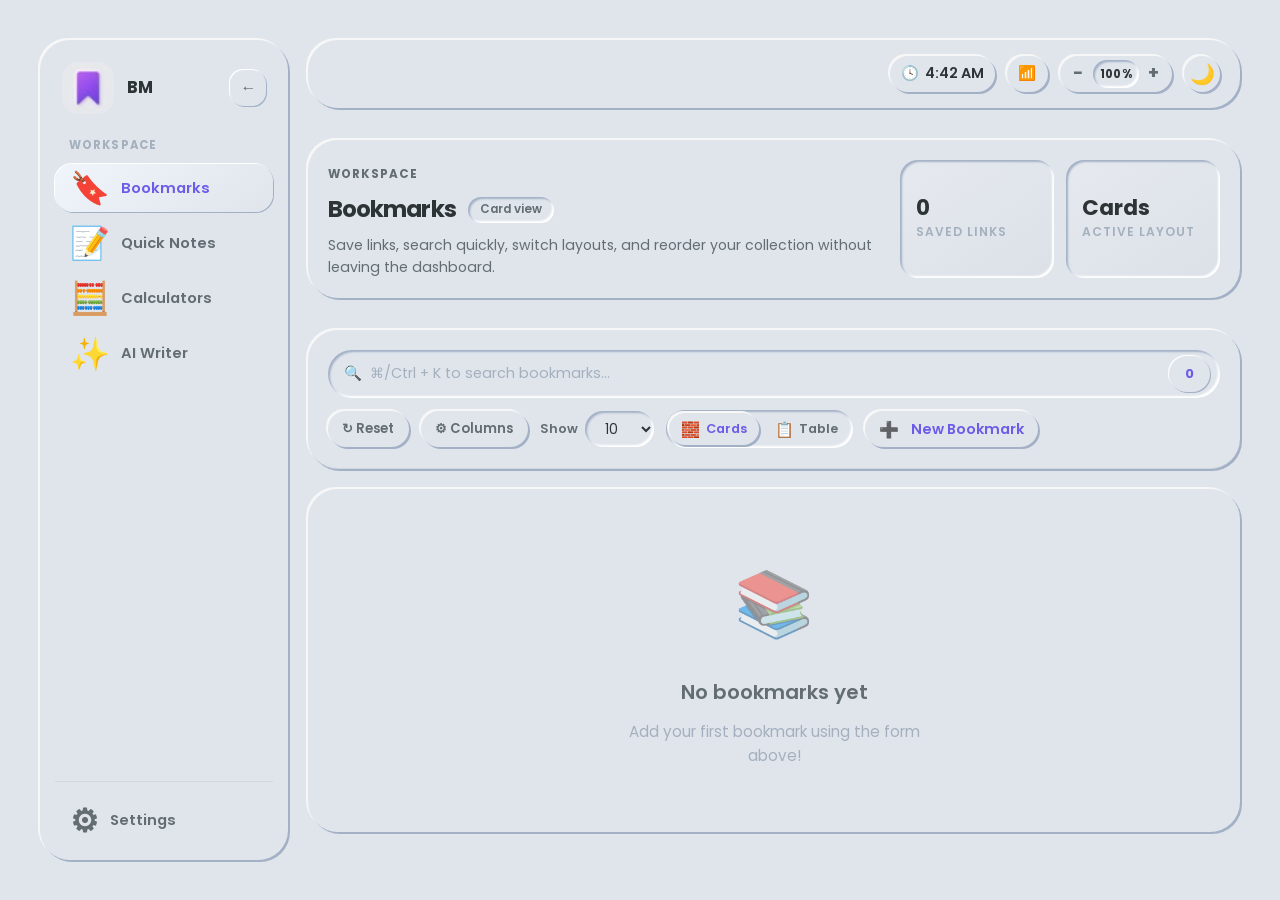
==== commit 42e9cfb5: "feat: add zoom controls and keyboard shortcuts to popup interface" ====
--- a/popup.html
+++ b/popup.html
@@ -76,6 +76,16 @@
                     <div class="status-indicator" id="memoryStatus" title="Browser memory usage">
                         <span class="status-icon">💾</span>
                         <span class="status-text" id="memoryText">--</span>
+                    </div>
+                    <!-- Zoom Controls -->
+                    <div class="zoom-controls" id="zoomControls" title="Screen zoom">
+                        <button class="zoom-btn" id="zoomOutBtn" type="button" title="Zoom out (Ctrl + -)">
+                            <span>−</span>
+                        </button>
+                        <button class="zoom-level-display" id="zoomLevelDisplay" type="button" title="Reset zoom to 100%">100%</button>
+                        <button class="zoom-btn" id="zoomInBtn" type="button" title="Zoom in (Ctrl + +)">
+                            <span>+</span>
+                        </button>
                     </div>
                     <!-- Theme Toggle -->
                     <button class="theme-toggle" id="themeToggle" title="Toggle theme">
--- a/popup.css
+++ b/popup.css
@@ -896,6 +896,74 @@
     transition: transform var(--transition-fast);
 }
 
+/* Zoom Controls */
+.zoom-controls {
+    display: flex;
+    align-items: center;
+    gap: 0;
+    background: var(--bg-base);
+    border-radius: var(--radius-full);
+    box-shadow: var(--neu-convex);
+    height: 36px;
+    padding: 0 0.2rem;
+    overflow: hidden;
+}
+
+.zoom-btn {
+    display: flex;
+    align-items: center;
+    justify-content: center;
+    width: 30px;
+    height: 30px;
+    border: none;
+    border-radius: var(--radius-full);
+    background: transparent;
+    color: var(--text-secondary);
+    font-size: 1.1rem;
+    font-weight: 700;
+    font-family: inherit;
+    cursor: pointer;
+    transition: all var(--transition-fast);
+    user-select: none;
+    line-height: 1;
+}
+
+.zoom-btn:hover {
+    background: var(--bg-light);
+    color: var(--accent-color);
+    box-shadow: var(--neu-flat);
+}
+
+.zoom-btn:active {
+    box-shadow: var(--neu-concave);
+    color: var(--accent-dark);
+}
+
+.zoom-level-display {
+    display: flex;
+    align-items: center;
+    justify-content: center;
+    min-width: 46px;
+    height: 28px;
+    padding: 0 0.4rem;
+    border: none;
+    border-radius: var(--radius-full);
+    background: var(--bg-base);
+    box-shadow: var(--neu-concave);
+    color: var(--text-primary);
+    font-size: 0.72rem;
+    font-weight: 700;
+    font-family: inherit;
+    cursor: pointer;
+    user-select: none;
+    transition: all var(--transition-fast);
+    letter-spacing: 0.02em;
+}
+
+.zoom-level-display:hover {
+    color: var(--accent-color);
+}
+
 /* Status Indicators */
 .status-indicator {
     display: flex;
@@ -3285,18 +3353,18 @@
 
 /* Note Card - Individually resizable */
 .note-card {
-    background: var(--bg-base);
-    border-radius: var(--radius-md);
-    box-shadow: var(--neu-convex);
-    display: flex;
+    background: var(--bg-base);
+    border-radius: var(--radius-md);
+    box-shadow: var(--neu-convex);
+    display: flex;
     flex-direction: column;
     transition: box-shadow var(--transition-normal);
     position: relative;
-    overflow: hidden;
+    overflow: hidden;
     animation: noteSlideIn 0.3s ease forwards;
     /* Resizable by user */
     resize: both;
-    flex: 1 1 360px;
+    flex: 0 1 auto;
     width: min(100%, clamp(340px, 32vw, 520px));
     min-width: 280px;
     max-width: 100%;
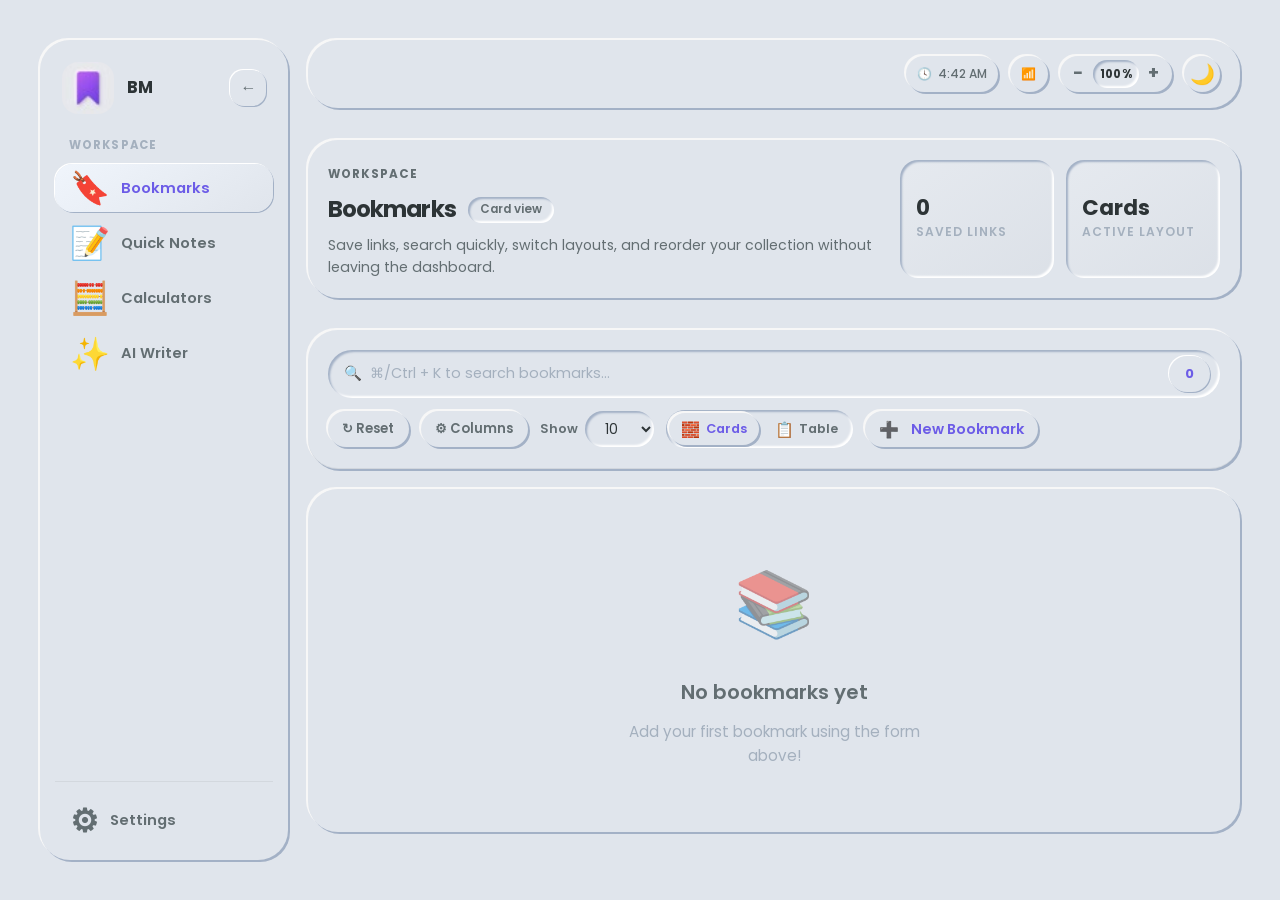
==== commit 28287d9a: "update" ====
--- a/popup.html
+++ b/popup.html
@@ -67,6 +67,11 @@
                     <div class="status-indicator" id="dateTimeDisplay" title="Current time">
                         <span class="status-icon" id="timeIcon">🕐</span>
                         <span class="status-text" id="timeText">--:--</span>
+                    </div>
+                    <!-- Secondary Date/Time Display -->
+                    <div class="status-indicator" id="secondaryDateTimeDisplay" title="Secondary time" style="display: none;">
+                        <span class="status-icon" id="secondaryTimeIcon">🕐</span>
+                        <span class="status-text" id="secondaryTimeText">--:--</span>
                     </div>
                     <!-- Network Status -->
                     <div class="status-indicator" id="networkStatus" title="Network connection">
@@ -930,8 +935,12 @@
                             <p>Choose which status chips appear in the top toolbar.</p>
                         </div>
                         <div class="settings-row">
-                            <label for="showDateTime">🕐 Show Date/Time</label>
+                            <label for="showDateTime">🕐 Show Primary Date/Time</label>
                             <input type="checkbox" id="showDateTime" class="toggle-checkbox" checked>
+                        </div>
+                        <div class="settings-row">
+                            <label for="showSecondaryDateTime">🕒 Show Secondary Date/Time</label>
+                            <input type="checkbox" id="showSecondaryDateTime" class="toggle-checkbox">
                         </div>
                         <div class="settings-row">
                             <label for="showNetwork">📶 Show Network</label>
@@ -950,8 +959,23 @@
                             <p>Set how time is shown in the popup header.</p>
                         </div>
                         <div class="settings-row">
-                            <label for="timezoneSelect">Select Timezone</label>
+                            <label for="timezoneSelect">Primary Timezone</label>
                             <select id="timezoneSelect" class="settings-select">
+                                <option value="local">Local (Device)</option>
+                                <option value="UTC">UTC</option>
+                                <option value="America/New_York">New York (EST)</option>
+                                <option value="America/Los_Angeles">Los Angeles (PST)</option>
+                                <option value="Europe/London">London (GMT)</option>
+                                <option value="Europe/Paris">Paris (CET)</option>
+                                <option value="Asia/Tokyo">Tokyo (JST)</option>
+                                <option value="Asia/Kolkata">India (IST)</option>
+                                <option value="Asia/Dubai">Dubai (GST)</option>
+                                <option value="Australia/Sydney">Sydney (AEDT)</option>
+                            </select>
+                        </div>
+                        <div class="settings-row" id="secondaryTimezoneRow" style="display: none;">
+                            <label for="secondaryTimezoneSelect">Secondary Timezone</label>
+                            <select id="secondaryTimezoneSelect" class="settings-select">
                                 <option value="local">Local (Device)</option>
                                 <option value="UTC">UTC</option>
                                 <option value="America/New_York">New York (EST)</option>
--- a/popup.css
+++ b/popup.css
@@ -978,20 +978,6 @@
     color: var(--text-secondary);
     font-weight: 500;
 }
-
-.status-indicator .status-icon {
-    font-size: 0.9rem;
-}
-
-.status-indicator .status-text {
-    font-size: 0.9rem;
-    font-weight: 600;
-    color: var(--text-primary);
-}
-
-/* Network status colors */
-.status-indicator.online .status-icon {
-    color: #00b894;
 }
 
 .status-indicator.offline .status-icon {
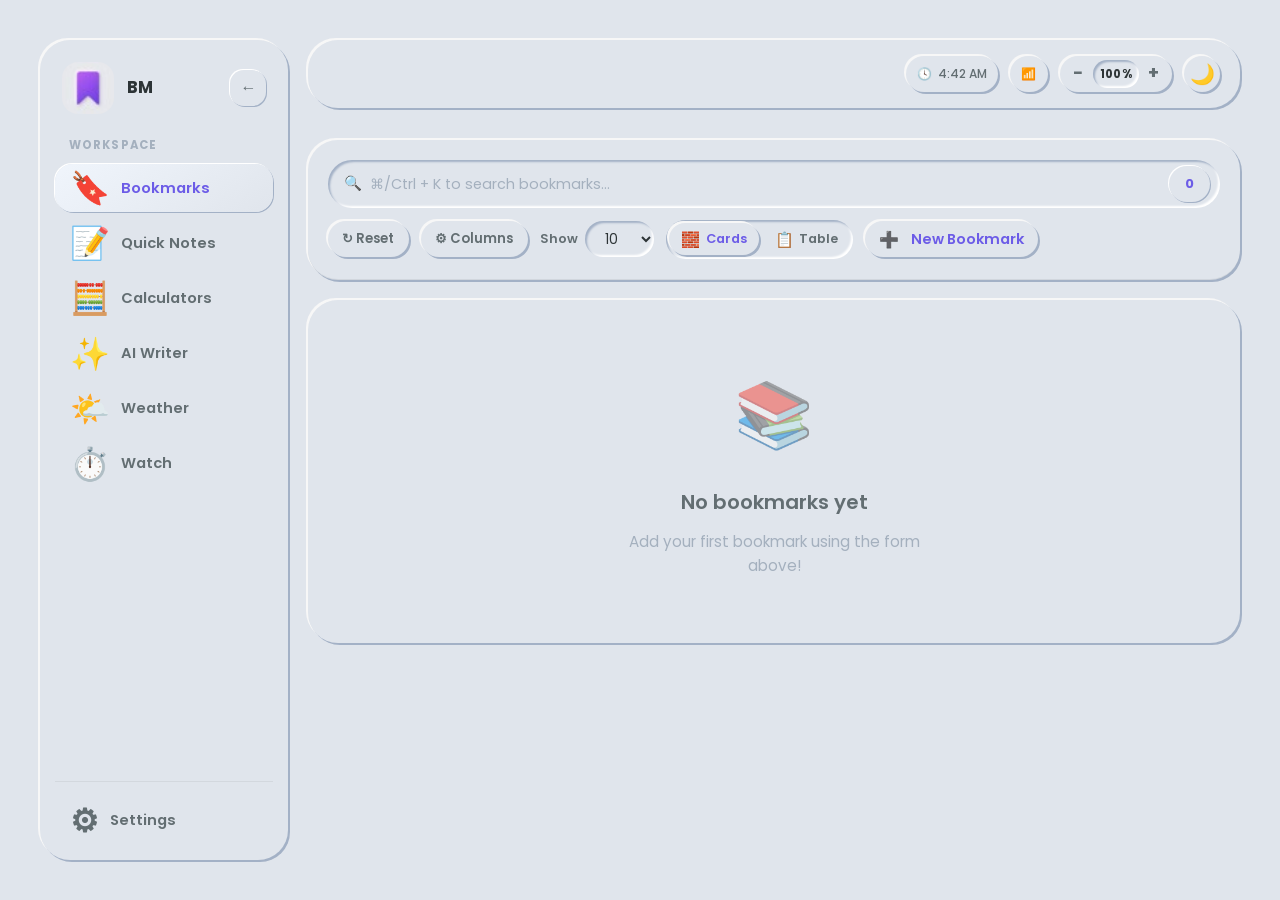
==== commit 6dcd4927: "feat: implement weather and watch pages with animated weather scenes and AQI integration" ====
--- a/popup.html
+++ b/popup.html
@@ -47,6 +47,14 @@
                                 <span class="btn-icon">✨</span>
                                 <span class="btn-text">AI Writer</span>
                             </button>
+                            <button class="dashboard-nav-btn" id="weatherNavBtn" type="button" title="Go to weather">
+                                <span class="btn-icon">🌤️</span>
+                                <span class="btn-text">Weather</span>
+                            </button>
+                            <button class="dashboard-nav-btn" id="watchNavBtn" type="button" title="Go to watch">
+                                <span class="btn-icon">⏱️</span>
+                                <span class="btn-text">Watch</span>
+                            </button>
                         </nav>
                     </section>
                 </div>
@@ -101,7 +109,7 @@
 
             <!-- ========== BOOKMARKS PAGE ========== -->
             <div id="bookmarksPage">
-            <section class="page-toolbar bookmarks-page-toolbar" aria-labelledby="bookmarksPageTitle">
+            <!-- <section class="page-toolbar bookmarks-page-toolbar" aria-labelledby="bookmarksPageTitle">
                 <div class="page-toolbar-copy">
                     <span class="page-kicker">Workspace</span>
                     <div class="page-title-row">
@@ -120,62 +128,7 @@
                         <span>Active layout</span>
                     </div>
                 </div>
-            </section>
-            <div class="bookmark-modal-anchor">
-                <!-- Weather Card - Compact like bookmark-card -->
-                <div id="weatherCard" class="weather-card hidden">
-                    <!-- Refresh Button (corner) -->
-                    <button class="weather-refresh-btn" id="weatherRefreshBtn" title="Refresh weather"><span style="scale:2;">↻</span></button>
-                    <div class="weather-loading hidden" id="weatherLoading">
-                        <div class="spinner"></div>
-                        <span>Loading...</span>
-                    </div>
-                    <div class="weather-content hidden" id="weatherContent">
-                        <!-- Current Weather Row -->
-                        <div class="weather-current">
-                            <!-- Icon on left like favicon -->
-                            <div class="weather-icon-wrapper" id="weatherIconWrapper">
-                                <span class="weather-icon" id="weatherIcon">☀️</span>
-                            </div>
-                            <!-- Info on right like bookmark-info -->
-                            <div class="weather-info">
-                                <div class="weather-header">
-                                    <span class="weather-location" id="weatherLocation">--</span>
-                                    <span class="weather-updated" id="weatherUpdated">--</span>
-                                </div>
-                                <div class="weather-main">
-                                    <div class="weather-temp-section">
-                                        <span class="weather-temp" id="weatherTemp">--°</span>
-                                        <span class="weather-condition" id="weatherCondition">--</span>
-                                    </div>
-                                </div>
-                                <div class="weather-stats">
-                                    <div class="weather-stat">
-                                        <span class="stat-icon">💧</span>
-                                        <span class="stat-value" id="weatherHumidity">--%</span>
-                                    </div>
-                                    <div class="weather-stat">
-                                        <span class="stat-icon">💨</span>
-                                        <span class="stat-value" id="weatherWind">--</span>
-                                    </div>
-                                    <div class="weather-stat">
-                                        <span class="stat-icon">🌡️</span>
-                                        <span class="stat-value" id="weatherFeelsLike">--°</span>
-                                    </div>
-                                </div>
-                            </div>
-                        </div>
-                        <!-- 5-Day Forecast -->
-                        <div class="weather-forecast" id="weatherForecast">
-                            <!-- Forecast days will be rendered by JS -->
-                        </div>
-                    </div>
-                    <div class="weather-error hidden" id="weatherError">
-                        <span class="error-icon">⚠️</span>
-                        <span class="error-text" id="weatherErrorText">Unable to load weather</span>
-                    </div>
-                </div>
-            </div>
+            </section> -->
 
             <div id="bookmarksTableContainer" class="bookmark-table-container">
                 <div class="bookmark-workspace-toolbar bookmark-table-toolbar">
@@ -245,8 +198,215 @@
             </div>
         </div>
 
-            <!-- ========== NOTES PAGE (Hidden by default) ========== -->
-            <div id="notesPage" class="hidden">
+        <!-- ========== WEATHER PAGE (Hidden by default) ========== -->
+        <div id="weatherPage" class="hidden">
+            <!-- Fallback when disabled -->
+            <div id="weatherDisabledFallback" class="weather-disabled-fallback hidden">
+                <span class="fallback-icon">🌤️</span>
+                <h3>Weather Dashboard is Disabled</h3>
+                <p>To view real-time weather forecasts, precipitation maps, and air quality indexes, enable Weather in Settings and add your API key.</p>
+                <button id="enableWeatherFallbackBtn" class="btn-add-note" type="button" style="margin-top: 0.5rem;">Open Settings</button>
+            </div>
+            <!-- Weather Card - Redesigned Bento Dashboard -->
+            <div id="weatherCard" class="weather-card">
+                <!-- Refresh Button (corner) -->
+                <button class="weather-refresh-btn" id="weatherRefreshBtn" title="Refresh weather"><span style="scale:2;">↻</span></button>
+                <!-- Animated Weather Scene Background -->
+                <div class="weather-scene" id="weatherScene"></div>
+                <div class="weather-loading hidden" id="weatherLoading">
+                    <div class="spinner"></div>
+                    <span>Loading...</span>
+                </div>
+                <div class="weather-content hidden" id="weatherContent">
+                    <!-- Top Row: Hero and Forecast Details -->
+                    <div class="weather-dashboard-top">
+                        <!-- Left Column: Current Weather Hero and Stats -->
+                        <div class="weather-left-column">
+                            <div class="weather-header">
+                                <div class="location-row">
+                                    <span class="location-icon">📍</span>
+                                    <span class="weather-location" id="weatherLocation">--</span>
+                                </div>
+                                <span class="weather-updated" id="weatherUpdated">--</span>
+                            </div>
+                            
+                            <div class="weather-temp-section">
+                                <span class="weather-temp" id="weatherTemp">--°</span>
+                                <span class="weather-condition" id="weatherCondition">--</span>
+                            </div>
+                            
+                            <div class="weather-stats">
+                                <div class="weather-stat">
+                                    <span class="stat-icon">💧</span>
+                                    <span class="stat-label">Humidity</span>
+                                    <span class="stat-value" id="weatherHumidity">--%</span>
+                                </div>
+                                <div class="weather-stat">
+                                    <span class="stat-icon">💨</span>
+                                    <span class="stat-label">Wind</span>
+                                    <span class="stat-value" id="weatherWind">--</span>
+                                </div>
+                                <div class="weather-stat">
+                                    <span class="stat-icon">🌡️</span>
+                                    <span class="stat-label">Feels Like</span>
+                                    <span class="stat-value" id="weatherFeelsLike">--°</span>
+                                </div>
+                            </div>
+                        </div>
+
+                        <!-- Right Column: Forecast Sections -->
+                        <div class="weather-right-column">
+                            <!-- Hourly Forecast Section -->
+                            <div class="forecast-section">
+                                <div class="section-header">
+                                    <span class="section-title">NEXT 24 HOURS</span>
+                                    <span class="section-kicker">TODAY</span>
+                                </div>
+                                <div class="weather-hourly" id="weatherHourly">
+                                    <!-- Hourly items will be rendered by JS -->
+                                </div>
+                            </div>
+
+                            <!-- Extended Outlook Section -->
+                            <div class="forecast-section">
+                                <div class="section-header">
+                                    <span class="section-title">EXTENDED OUTLOOK</span>
+                                </div>
+                                <div class="weather-forecast" id="weatherForecast">
+                                    <!-- Forecast days will be rendered by JS -->
+                                </div>
+                            </div>
+                        </div>
+                    </div>
+
+                    <!-- Bottom Row: Bento Map & AQI Cards -->
+                    <div class="weather-dashboard-bottom">
+                        <!-- Bento Card 1: Precipitation Map -->
+                        <div class="weather-bento-card weather-map-card">
+                            <div class="bento-badge">Precipitation Map</div>
+                            <img alt="Precipitation map of region" class="bento-map-image" src="https://lh3.googleusercontent.com/aida-public/[base64]"/>
+                        </div>
+
+                        <!-- Bento Card 2: Air Quality -->
+                        <div class="weather-bento-card weather-aqi-card">
+                            <h3 class="bento-title">AIR QUALITY</h3>
+                            <div class="aqi-value-row">
+                                <span class="aqi-dot"></span>
+                                <span class="aqi-text">Good (12 AQI)</span>
+                            </div>
+                            <p class="aqi-description">The air quality is ideal for most individuals; enjoy your normal outdoor activities.</p>
+                            <div class="aqi-bar-container">
+                                <div class="aqi-bar-fill" style="width: 12%"></div>
+                            </div>
+                        </div>
+                    </div>
+                </div>
+                <div class="weather-error hidden" id="weatherError">
+                    <span class="error-icon">⚠️</span>
+                    <span class="error-text" id="weatherErrorText">Unable to load weather</span>
+                </div>
+            </div>
+        </div>
+
+        <!-- ========== WATCH PAGE (Hidden by default) ========== -->
+        <div id="watchPage" class="hidden">
+            <div class="watch-shell">
+                <div class="watch-grid">
+                    <!-- Left Column: Clock & Pomodoro -->
+                    <div class="watch-left-column">
+                        <!-- Clock Card -->
+                        <div class="weather-bento-card watch-card clock-card-bento">
+                            <div class="bento-badge">SYSTEM TIME</div>
+                            <div class="clock-display">
+                                <span id="watchClockTime">12:34:56</span>
+                                <span id="watchClockMs" class="clock-ms">.00</span>
+                            </div>
+                            <div id="watchClockDate" class="clock-date">Thursday, May 28, 2026</div>
+                            <div class="clock-controls">
+                                <label class="clock-checkbox-label">
+                                    <input type="checkbox" id="toggleWatchMs">
+                                    <span>Show Milliseconds</span>
+                                </label>
+                                <select id="watchTimezoneSelect" class="timezone-mini-select">
+                                    <option value="local">Local Timezone</option>
+                                    <option value="UTC">UTC</option>
+                                    <option value="America/New_York">New York (EST)</option>
+                                    <option value="Europe/London">London (GMT/BST)</option>
+                                    <option value="Asia/Tokyo">Tokyo (JST)</option>
+                                    <option value="Asia/Kolkata">India (IST)</option>
+                                </select>
+                            </div>
+                        </div>
+
+                        <!-- Pomodoro Focus Timer -->
+                        <div class="weather-bento-card watch-card pomodoro-card-bento">
+                            <div class="bento-badge">POMODORO FOCUS TIMER</div>
+                            <div class="pomodoro-header">
+                                <button class="pomo-tab active" data-pomo="work">Focus (25m)</button>
+                                <button class="pomo-tab" data-pomo="short">Short Break (5m)</button>
+                                <button class="pomo-tab" data-pomo="long">Long Break (15m)</button>
+                            </div>
+                            <div class="pomodoro-timer-display" id="pomoTime">25:00</div>
+                            <div class="pomo-progress-container">
+                                <div class="pomo-progress-bar" id="pomoProgressBar" style="width: 100%"></div>
+                            </div>
+                            <div class="pomodoro-controls">
+                                <button id="pomoStartBtn" class="btn-add-note pomo-btn">Start</button>
+                                <button id="pomoPauseBtn" class="btn-add-note pomo-btn hidden">Pause</button>
+                                <button id="pomoResetBtn" class="bookmark-table-reset pomo-btn-reset">Reset</button>
+                            </div>
+                            <div id="pomoStatus" class="pomo-status">Ready to focus?</div>
+                        </div>
+                    </div>
+
+                    <!-- Right Column: Stopwatch & Timer -->
+                    <div class="watch-right-column">
+                        <!-- Stopwatch Card -->
+                        <div class="weather-bento-card watch-card stopwatch-card-bento">
+                            <div class="bento-badge">NEUMORPHIC STOPWATCH</div>
+                            <div class="stopwatch-display" id="stopwatchTime">00:00.00</div>
+                            <div class="stopwatch-controls">
+                                <button id="stopwatchStartBtn" class="btn-add-note pomo-btn">Start</button>
+                                <button id="stopwatchPauseBtn" class="btn-add-note pomo-btn hidden">Pause</button>
+                                <button id="stopwatchLapBtn" class="btn-add-note pomo-btn" disabled>Lap</button>
+                                <button id="stopwatchResetBtn" class="bookmark-table-reset pomo-btn-reset">Reset</button>
+                            </div>
+                            <div class="stopwatch-laps-wrapper">
+                                <ul id="stopwatchLapsList" class="stopwatch-laps-list">
+                                    <li class="lap-empty">No laps recorded yet</li>
+                                </ul>
+                            </div>
+                        </div>
+
+                        <!-- Countdown Timer Card -->
+                        <div class="weather-bento-card watch-card timer-card-bento">
+                            <div class="bento-badge">COUNTDOWN TIMER</div>
+                            <div class="timer-inputs-wrapper" id="timerInputs">
+                                <input type="number" id="timerHour" min="0" max="23" placeholder="00" class="timer-input-val">
+                                <span class="timer-colon">:</span>
+                                <input type="number" id="timerMin" min="0" max="59" placeholder="00" class="timer-input-val">
+                                <span class="timer-colon">:</span>
+                                <input type="number" id="timerSec" min="0" max="59" placeholder="00" class="timer-input-val">
+                            </div>
+                            <div class="timer-display-wrapper hidden" id="timerDisplaySec">
+                                <div class="timer-display-text" id="timerTextVal">00:00:00</div>
+                                <div class="timer-progress-container">
+                                    <div class="timer-progress-bar" id="timerProgressBar" style="width: 100%"></div>
+                                </div>
+                            </div>
+                            <div class="timer-controls">
+                                <button id="timerStartBtn" class="btn-add-note pomo-btn">Start</button>
+                                <button id="timerPauseBtn" class="btn-add-note pomo-btn hidden">Pause</button>
+                                <button id="timerResetBtn" class="bookmark-table-reset pomo-btn-reset">Reset</button>
+                            </div>
+                        </div>
+                    </div>
+                </div>
+            </div>
+        </div>
+
+        <!-- ========== NOTES PAGE (Hidden by default) ========== -->
+        <div id="notesPage" class="hidden">
             <!-- Notes Header -->
             <div class="notes-toolbar">
                 <div class="notes-toolbar-left">
--- a/popup.css
+++ b/popup.css
@@ -5,6 +5,7 @@
 
 /* Google Fonts Import */
 @import url('./component-library/assets/fonts/poppins/poppins.css');
+@import url('https://fonts.googleapis.com/css2?family=Inter:wght@400;500;600;700&display=swap');
 
 /* CSS Variables - Light Neumorphic Theme (Default) */
 :root {
@@ -531,49 +532,48 @@
     font-weight: 600;
 }
 
-.page-description {
-    margin-top: 0.45rem;
-    max-width: 560px;
-    color: var(--text-secondary);
-    font-size: 0.88rem;
-    line-height: 1.5;
-}
-
-.bookmarks-page-toolbar {
-    align-items: stretch;
-}
-
-.bookmarks-page-stats {
-    display: grid;
-    grid-template-columns: repeat(2, minmax(140px, 1fr));
-    gap: 0.75rem;
-    min-width: min(100%, 320px);
-}
-
-.bookmarks-page-stat {
-    display: flex;
-    flex-direction: column;
-    justify-content: center;
-    gap: 0.15rem;
-    padding: 0.95rem 1rem;
-    background: linear-gradient(145deg, rgba(255, 255, 255, 0.18), rgba(0, 0, 0, 0.02));
-    border-radius: 18px;
-    box-shadow: var(--neu-concave);
-}
-
-.bookmarks-page-stat strong {
-    font-size: 1.35rem;
-    line-height: 1.1;
-    color: var(--text-primary);
-}
-
-.bookmarks-page-stat span {
-    font-size: 0.76rem;
-    font-weight: 600;
-    letter-spacing: 0.08em;
-    text-transform: uppercase;
-    color: var(--text-muted);
-}
+.page-description {
+    margin-top: 0.45rem;
+    max-width: 560px;
+    color: var(--text-secondary);
+    font-size: 0.88rem;
+    line-height: 1.5;
+}
+
+.bookmarks-page-toolbar {
+    align-items: stretch;
+}
+
+.bookmarks-page-stats {
+    display: grid;
+    grid-template-columns: repeat(2, minmax(140px, 1fr));
+    gap: 0.75rem;
+    min-width: min(100%, 320px);
+}
+.bookmarks-page-stat {
+    display: flex;
+    flex-direction: column;
+    justify-content: center;
+    gap: 0.15rem;
+    padding: 0.95rem 1rem;
+    background: linear-gradient(145deg, rgba(255, 255, 255, 0.18), rgba(0, 0, 0, 0.02));
+    border-radius: 18px;
+    box-shadow: var(--neu-concave);
+}
+
+.bookmarks-page-stat strong {
+    font-size: 1.35rem;
+    line-height: 1.1;
+    color: var(--text-primary);
+}
+
+.bookmarks-page-stat span {
+    font-size: 0.76rem;
+    font-weight: 600;
+    letter-spacing: 0.08em;
+    text-transform: uppercase;
+    color: var(--text-muted);
+}
 
 .bookmark-workspace-toolbar {
     /* margin-bottom: var(--gap-lg); */
@@ -978,7 +978,6 @@
     color: var(--text-secondary);
     font-weight: 500;
 }
-}
 
 .status-indicator.offline .status-icon {
     color: #e74c3c;
@@ -1103,64 +1102,64 @@
     max-height: 86vh;
 }
 
-.settings-modal-body {
-    --settings-inset-x: 1.1rem;
-    padding: 1rem 1.1rem 1.2rem;
-    max-height: 74vh;
-    display: flex;
-    flex-direction: column;
-    gap: 1rem;
-}
-
-.settings-tabs {
-    display: inline-flex;
-    align-items: center;
-    gap: 0.35rem;
-    width: fit-content;
-    max-width: 100%;
-    padding: 0.3rem;
-    background: var(--bg-base);
-    border-radius: var(--radius-full);
-    box-shadow: var(--neu-concave);
-    flex-wrap: wrap;
-}
-
-.settings-tab {
-    display: inline-flex;
-    align-items: center;
-    justify-content: center;
-    min-height: 38px;
-    padding: 0 1rem;
-    border: none;
-    border-radius: var(--radius-full);
-    background: transparent;
-    color: var(--text-secondary);
-    font-size: 0.82rem;
-    font-weight: 700;
-    font-family: inherit;
-    cursor: pointer;
-    transition: all var(--transition-fast);
-}
-
-.settings-tab:hover {
-    color: var(--accent-dark);
-}
-
-.settings-tab.active {
-    color: var(--accent-color);
-    background: var(--bg-base);
-    box-shadow: var(--neu-convex);
-}
-
-.settings-panel {
-    display: none;
-    flex-direction: column;
-    gap: 1rem;
-}
-
-.settings-panel.active {
-    display: flex;
-}
+.settings-modal-body {
+    --settings-inset-x: 1.1rem;
+    padding: 1rem 1.1rem 1.2rem;
+    max-height: 74vh;
+    display: flex;
+    flex-direction: column;
+    gap: 1rem;
+}
+
+.settings-tabs {
+    display: inline-flex;
+    align-items: center;
+    gap: 0.35rem;
+    width: fit-content;
+    max-width: 100%;
+    padding: 0.3rem;
+    background: var(--bg-base);
+    border-radius: var(--radius-full);
+    box-shadow: var(--neu-concave);
+    flex-wrap: wrap;
+}
+
+.settings-tab {
+    display: inline-flex;
+    align-items: center;
+    justify-content: center;
+    min-height: 38px;
+    padding: 0 1rem;
+    border: none;
+    border-radius: var(--radius-full);
+    background: transparent;
+    color: var(--text-secondary);
+    font-size: 0.82rem;
+    font-weight: 700;
+    font-family: inherit;
+    cursor: pointer;
+    transition: all var(--transition-fast);
+}
+
+.settings-tab:hover {
+    color: var(--accent-dark);
+}
+
+.settings-tab.active {
+    color: var(--accent-color);
+    background: var(--bg-base);
+    box-shadow: var(--neu-convex);
+}
+
+.settings-panel {
+    display: none;
+    flex-direction: column;
+    gap: 1rem;
+}
+
+.settings-panel.active {
+    display: flex;
+}
 
 .settings-intro {
     padding: 0.95rem 1rem;
@@ -1408,13 +1407,23 @@
    ========================================== */
 
 .weather-card {
-    background: var(--bg-base);
-    border-radius: var(--radius-md);
+    font-family: 'Inter', -apple-system, BlinkMacSystemFont, 'Segoe UI', Roboto, sans-serif;
+    background: rgba(250, 248, 255, 0.65);
+    border-radius: 24px;
     padding: var(--gap-md);
     margin-bottom: var(--gap-md);
-    box-shadow: var(--neu-convex);
+    border: 1px solid rgba(255, 255, 255, 0.4);
+    box-shadow: 0px 8px 32px rgba(0, 0, 0, 0.04);
+    backdrop-filter: blur(20px);
+    -webkit-backdrop-filter: blur(20px);
     position: relative;
     overflow: hidden;
+}
+
+[data-theme="dark"] .weather-card {
+    background: rgba(28, 32, 44, 0.65);
+    border-color: rgba(255, 255, 255, 0.15);
+    box-shadow: 0px 8px 32px rgba(0, 0, 0, 0.15);
 }
 
 /* Weather Refresh Button - Pop out on hover like delete-btn */
@@ -1424,10 +1433,10 @@
     right: 0.5rem;
     width: 28px;
     height: 28px;
-    border: none;
-    background: var(--bg-base);
+    border: 1px solid rgba(255, 255, 255, 0.4);
+    background: rgba(255, 255, 255, 0.4);
     border-radius: 50%;
-    box-shadow: var(--neu-flat);
+    box-shadow: 0px 2px 8px rgba(0, 0, 0, 0.03);
     cursor: pointer;
     font-size: 0.875rem;
     display: flex;
@@ -1508,134 +1517,328 @@
     height: 18px;
 }
 
-/* Weather Content - Compact Row Layout */
+/* Weather Content - Bento Grid Layout */
 .weather-content {
     display: flex;
-    align-items: center;
-    gap: var(--gap-md);
+    flex-direction: column;
+    gap: 1.5rem;
     position: relative;
     z-index: 1;
 }
 
-/* Weather Icon - Matches favicon-wrapper */
-.weather-icon-wrapper {
-    width: 56px;
-    height: 56px;
-    border-radius: 50%;
-    background: var(--bg-base);
-    box-shadow: var(--neu-concave);
-    display: flex;
-    align-items: center;
-    justify-content: center;
-    flex-shrink: 0;
-    position: relative;
-}
-
-.weather-icon-wrapper::before {
-    content: '';
-    position: absolute;
+.weather-dashboard-top {
+    display: flex;
+    gap: 2rem;
+    flex-wrap: wrap;
     width: 100%;
-    height: 100%;
-    border-radius: 50%;
-    background: radial-gradient(circle, rgba(255, 159, 64, 0.2) 0%, transparent 70%);
-}
-
-.weather-icon {
-    font-size: 1.75rem;
-    position: relative;
-    z-index: 1;
-}
-
-/* Weather Info Section */
-.weather-info {
-    flex: 1;
-    min-width: 0;
+}
+
+.weather-left-column {
+    flex: 1 1 240px;
     display: flex;
     flex-direction: column;
-    gap: 0.15rem;
-}
-
-.weather-header {
-    display: flex;
-    align-items: baseline;
-    gap: 0.5rem;
-    margin-bottom: 0;
+    gap: 0.75rem;
+    min-width: 240px;
+}
+
+.weather-right-column {
+    flex: 2 1 360px;
+    display: flex;
+    flex-direction: column;
+    gap: 1.25rem;
+    min-width: 300px;
+}
+
+.location-row {
+    display: flex;
+    align-items: center;
+    gap: 0.35rem;
+}
+
+.location-icon {
+    font-size: 1.15rem;
+    color: #ba1a1a;
 }
 
 .weather-location {
-    font-size: 0.85rem;
+    font-size: 1.35rem;
     font-weight: 600;
     color: var(--text-primary);
     white-space: nowrap;
     overflow: hidden;
     text-overflow: ellipsis;
-}
-
-.weather-location::before {
-    content: '📍';
-    margin-right: 0.25rem;
+    letter-spacing: -0.01em;
 }
 
 .weather-updated {
     font-size: 0.65rem;
-    color: var(--text-secondary);
-    opacity: 0.6;
+    font-weight: 600;
+    color: var(--text-muted);
+    opacity: 0.8;
     white-space: nowrap;
+    text-transform: uppercase;
+    letter-spacing: 0.05em;
 }
 
 /* Weather Main - Temp & Condition inline */
-.weather-main {
+.weather-temp-section {
     display: flex;
     align-items: baseline;
-    gap: 0.5rem;
-    margin-bottom: 0;
-}
-
-.weather-temp-section {
-    display: flex;
-    align-items: baseline;
-    gap: 0.35rem;
+    gap: 0.75rem;
+    margin-top: 0.5rem;
+    margin-bottom: 0.5rem;
 }
 
 .weather-temp {
-    font-size: 1.5rem;
-    font-weight: 700;
-    color: var(--text-primary);
+    font-size: 3.5rem;
+    font-weight: 600;
+    color: #004ac6;
     line-height: 1;
+    letter-spacing: -0.04em;
+}
+
+[data-theme="dark"] .weather-temp {
+    color: #b4c5ff;
 }
 
 .weather-condition {
-    font-size: 0.75rem;
+    font-size: 1.05rem;
+    font-weight: 500;
     color: var(--text-secondary);
     text-transform: capitalize;
 }
 
-/* Weather Stats - Inline Row */
+/* Weather Stats - Column layout */
 .weather-stats {
     display: flex;
-    gap: 1rem;
+    gap: 1.5rem;
+    margin-top: 0.75rem;
+    border-top: 1px solid rgba(255, 255, 255, 0.4);
+    padding-top: 1rem;
+}
+
+[data-theme="dark"] .weather-stats {
+    border-top-color: rgba(255, 255, 255, 0.1);
+}
+
+.weather-stat {
+    display: flex;
+    flex-direction: column;
+    align-items: flex-start;
+    gap: 0.25rem;
+    min-width: 60px;
+}
+
+.weather-stat .stat-icon {
+    font-size: 1.15rem;
+    color: #2563eb;
+}
+
+[data-theme="dark"] .weather-stat .stat-icon {
+    color: #b4c5ff;
+}
+
+.weather-stat .stat-label {
+    display: block;
+    font-size: 0.68rem;
+    font-weight: 500;
+    color: var(--text-secondary);
+    opacity: 0.8;
+}
+
+.weather-stat .stat-value {
+    font-size: 0.95rem;
+    font-weight: 600;
+    color: var(--text-primary);
+}
+
+/* Forecast Sections */
+.forecast-section {
+    display: flex;
+    flex-direction: column;
+    gap: 0.75rem;
+}
+
+.section-header {
+    display: flex;
+    align-items: center;
+    justify-content: space-between;
+}
+
+.section-title {
+    font-size: 0.7rem;
+    font-weight: 600;
+    letter-spacing: 0.05em;
+    color: var(--text-muted);
+    text-transform: uppercase;
+}
+
+.section-kicker {
+    font-size: 0.7rem;
+    font-weight: 700;
+    color: #2563eb;
+    text-transform: uppercase;
+}
+
+[data-theme="dark"] .section-kicker {
+    color: #b4c5ff;
+}
+
+.weather-hourly {
+    display: flex;
+    gap: 0.75rem;
+    overflow-x: auto;
+    padding-bottom: 0.25rem;
+    scrollbar-width: none;
+}
+
+.weather-hourly::-webkit-scrollbar {
+    display: none;
+}
+
+.weather-forecast {
+    display: flex;
+    gap: 0.75rem;
+    overflow-x: auto;
+    padding-bottom: 0.25rem;
+    scrollbar-width: none;
+}
+
+.weather-forecast::-webkit-scrollbar {
+    display: none;
+}
+
+/* Bento Bottom Row Map & AQI widgets */
+.weather-dashboard-bottom {
+    display: grid;
+    grid-template-columns: 2fr 1fr;
+    gap: 1.25rem;
+    width: 100%;
+    border-top: 1px solid rgba(255, 255, 255, 0.4);
+    padding-top: 1.25rem;
+    margin-top: 0.5rem;
+}
+
+[data-theme="dark"] .weather-dashboard-bottom {
+    border-top-color: rgba(255, 255, 255, 0.1);
+}
+
+.weather-bento-card {
+    border-radius: 18px;
+    overflow: hidden;
+    background: rgba(255, 255, 255, 0.45);
+    border: 1px solid rgba(255, 255, 255, 0.25);
+    backdrop-filter: blur(20px);
+    -webkit-backdrop-filter: blur(20px);
+}
+
+[data-theme="dark"] .weather-bento-card {
+    background: rgba(28, 32, 44, 0.45);
+    border-color: rgba(255, 255, 255, 0.08);
+}
+
+.weather-map-card {
+    position: relative;
+    height: 180px;
+    display: flex;
+    align-items: center;
+    justify-content: center;
+}
+
+.bento-badge {
+    position: absolute;
+    top: 0.75rem;
+    left: 0.75rem;
+    padding: 4px 10px;
+    border-radius: 50px;
+    background: rgba(255, 255, 255, 0.65);
+    border: 1px solid rgba(255, 255, 255, 0.4);
+    font-size: 0.68rem;
+    font-weight: 600;
+    color: #2563eb;
+    z-index: 5;
+}
+
+[data-theme="dark"] .bento-badge {
+    background: rgba(15, 23, 42, 0.65);
+    border-color: rgba(255, 255, 255, 0.1);
+    color: #b4c5ff;
+}
+
+.bento-map-image {
+    width: 100%;
+    height: 100%;
+    object-fit: cover;
+    filter: grayscale(0.1);
+}
+
+[data-theme="dark"] .bento-map-image {
+    filter: invert(0.9) hue-rotate(180deg) opacity(0.85);
+}
+
+.weather-aqi-card {
+    padding: 1.15rem;
+    display: flex;
+    flex-direction: column;
+    justify-content: space-between;
+    height: 180px;
+}
+
+.bento-title {
+    font-size: 0.68rem;
+    font-weight: 600;
+    letter-spacing: 0.05em;
+    color: var(--text-muted);
+    text-transform: uppercase;
+}
+
+.aqi-value-row {
+    display: flex;
+    align-items: center;
+    gap: 0.5rem;
     margin-top: 0.25rem;
 }
 
-.weather-stat {
-    display: flex;
-    align-items: center;
-    gap: 0.25rem;
-    font-size: 0.7rem;
+.aqi-dot {
+    width: 8px;
+    height: 8px;
+    border-radius: 50%;
+    background: #10b981;
+    box-shadow: 0 0 10px rgba(16, 185, 129, 0.5);
+}
+
+.aqi-text {
+    font-size: 1.15rem;
+    font-weight: 600;
+    color: var(--text-primary);
+}
+
+.aqi-description {
+    font-size: 0.72rem;
     color: var(--text-secondary);
-}
-
-.weather-stat .stat-icon {
-    font-size: 0.8rem;
-}
-
-.weather-stat .stat-value {
-    font-weight: 500;
-    color: var(--text-primary);
-}
-
-.weather-stat .stat-label {
-    display: none;
+    line-height: 1.4;
+    margin-top: 0.35rem;
+    margin-bottom: 0.5rem;
+}
+
+.aqi-bar-container {
+    width: 100%;
+    height: 6px;
+    background: rgba(255, 255, 255, 0.5);
+    border-radius: 10px;
+    overflow: hidden;
+    border: 1px solid rgba(0, 0, 0, 0.03);
+}
+
+[data-theme="dark"] .aqi-bar-container {
+    background: rgba(255, 255, 255, 0.08);
+    border-color: rgba(255, 255, 255, 0.05);
+}
+
+.aqi-bar-fill {
+    height: 100%;
+    background: #10b981;
+    border-radius: 10px;
 }
 
 /* Weather Error - Compact */
@@ -1659,63 +1862,749 @@
     color: var(--text-secondary);
 }
 
-/* Weather Current Row */
-.weather-current {
-    display: flex;
-    align-items: center;
-    gap: var(--gap-md);
-}
-
-/* Weather Forecast Section */
-.weather-forecast {
-    display: flex;
-    gap: 0.5rem;
-    margin-top: var(--gap-md);
-    padding-top: var(--gap-md);
-    border-top: 1px solid rgba(0,0,0,0.05);
+/* Mobile Responsiveness */
+@media (max-width: 768px) {
+    .weather-dashboard-top {
+        flex-direction: column;
+        gap: 1.5rem;
+    }
+    .weather-dashboard-bottom {
+        grid-template-columns: 1fr;
+        gap: 1rem;
+    }
+    .weather-map-card, .weather-aqi-card {
+        height: 160px;
+    }
+}
+
+/* Forecast Day Card */
+.forecast-day {
+    display: flex;
+    flex-direction: column;
+    align-items: center;
+    gap: 0.3rem;
+    padding: 0.65rem 0.85rem;
+    background: rgba(255, 255, 255, 0.45);
+    border: 1px solid rgba(255, 255, 255, 0.2);
+    border-radius: 16px;
+    min-width: 66px;
+    flex-shrink: 0;
+    transition: transform var(--transition-fast), background-color var(--transition-fast), border-color var(--transition-fast);
+}
+
+[data-theme="dark"] .forecast-day {
+    background: rgba(255, 255, 255, 0.09);
+    border-color: rgba(255, 255, 255, 0.05);
+}
+
+.forecast-day:hover {
+    transform: translateY(-4px);
+    background: rgba(255, 255, 255, 0.65);
+    border-color: rgba(37, 99, 235, 0.3);
+}
+
+[data-theme="dark"] .forecast-day:hover {
+    background: rgba(255, 255, 255, 0.14);
+    border-color: rgba(180, 197, 255, 0.3);
+}
+
+.forecast-day .day-name {
+    font-size: 0.7rem;
+    font-weight: 600;
+    color: var(--text-secondary);
+    text-transform: uppercase;
+    letter-spacing: 0.03em;
+}
+
+.forecast-day .day-icon {
+    font-size: 1.45rem;
+    line-height: 1;
+}
+
+.forecast-day .day-temp {
+    font-size: 0.85rem;
+    font-weight: 600;
+    color: var(--text-primary);
+}
+
+.forecast-day .day-temp-low {
+    font-size: 0.7rem;
+    color: var(--text-muted);
+}
+
+/* ==========================================
+   WEATHER ANIMATED SCENE BACKGROUNDS
+   ========================================== */
+
+/* Scene Container - sits behind all weather content */
+.weather-scene {
+    position: absolute;
+    top: 0;
+    left: 0;
+    right: 0;
+    bottom: 0;
+    z-index: 0;
+    overflow: hidden;
+    border-radius: inherit;
+    pointer-events: none;
+}
+
+/* Ensure weather content stays above scene */
+.weather-content,
+.weather-loading,
+.weather-error {
+    position: relative;
+    z-index: 2;
+}
+
+/* ---- KEYFRAMES ---- */
+
+@keyframes sunRise {
+    0%   { transform: translateY(30px) scale(0.8); opacity: 0.4; }
+    60%  { transform: translateY(-5px) scale(1.05); opacity: 1; }
+    100% { transform: translateY(0) scale(1); opacity: 1; }
+}
+
+@keyframes sunPulse {
+    0%, 100% { transform: scale(1); opacity: 0.85; }
+    50%      { transform: scale(1.08); opacity: 1; }
+}
+
+@keyframes sunRays {
+    0%   { transform: rotate(0deg); }
+    100% { transform: rotate(360deg); }
+}
+
+@keyframes rainDrop {
+    0%   { transform: translateY(-20px) translateX(0); opacity: 0; }
+    10%  { opacity: 0.7; }
+    100% { transform: translateY(220px) translateX(-12px); opacity: 0; }
+}
+
+@keyframes cloudDrift {
+    0%   { transform: translateX(-60px); opacity: 0; }
+    15%  { opacity: 1; }
+    85%  { opacity: 1; }
+    100% { transform: translateX(calc(100% + 60px)); opacity: 0; }
+}
+
+@keyframes cloudDriftSlow {
+    0%   { transform: translateX(-80px); opacity: 0; }
+    10%  { opacity: 0.7; }
+    90%  { opacity: 0.7; }
+    100% { transform: translateX(calc(100% + 80px)); opacity: 0; }
+}
+
+@keyframes twinkle {
+    0%, 100% { opacity: 0.2; transform: scale(0.8); }
+    50%      { opacity: 1; transform: scale(1.2); }
+}
+
+@keyframes moonGlow {
+    0%, 100% { box-shadow: 0 0 15px 5px rgba(255, 255, 200, 0.15); }
+    50%      { box-shadow: 0 0 25px 10px rgba(255, 255, 200, 0.25); }
+}
+
+@keyframes lightning {
+    0%, 92%, 100% { opacity: 0; }
+    93%           { opacity: 0.8; }
+    95%           { opacity: 0; }
+    96%           { opacity: 0.6; }
+    97%           { opacity: 0; }
+}
+
+@keyframes snowFall {
+    0%   { transform: translateY(-10px) translateX(0) rotate(0deg); opacity: 0; }
+    10%  { opacity: 0.8; }
+    100% { transform: translateY(220px) translateX(30px) rotate(360deg); opacity: 0; }
+}
+
+@keyframes sunsetDrift {
+    0%, 100% { transform: translateX(0); }
+    50%      { transform: translateX(10px); }
+}
+
+@keyframes umbrellaWalk {
+    0%, 100% { transform: translateY(0); }
+    25%      { transform: translateY(-2px); }
+    75%      { transform: translateY(1px); }
+}
+
+/* ---- SCENE: SUNRISE / CLEAR DAY ---- */
+
+.weather-scene-sunrise {
+    background: linear-gradient(180deg,
+        rgba(255, 223, 148, 0.45) 0%,
+        rgba(255, 183, 77, 0.3) 40%,
+        rgba(255, 245, 220, 0.15) 100%);
+}
+
+.weather-scene-sunrise .scene-sun {
+    position: absolute;
+    top: 25px;
+    right: 40px;
+    width: 36px;
+    height: 36px;
+    border-radius: 50%;
+    background: radial-gradient(circle, rgba(255, 200, 50, 0.6) 0%, rgba(255, 160, 0, 0.2) 70%, transparent 100%);
+    animation: sunRise 3s ease-out forwards, sunPulse 4s ease-in-out 3s infinite;
+}
+
+.weather-scene-sunrise .scene-sun-rays {
+    position: absolute;
+    top: 7px;
+    right: 22px;
+    width: 72px;
+    height: 72px;
+    animation: sunRays 30s linear infinite;
+    opacity: 0.3;
+}
+
+.weather-scene-sunrise .scene-sun-rays::before,
+.weather-scene-sunrise .scene-sun-rays::after {
+    content: '';
+    position: absolute;
+    top: 50%;
+    left: 50%;
+    width: 100%;
+    height: 2px;
+    background: linear-gradient(90deg, transparent 0%, rgba(255, 200, 50, 0.4) 30%, rgba(255, 200, 50, 0.4) 70%, transparent 100%);
+    transform-origin: center;
+}
+
+.weather-scene-sunrise .scene-sun-rays::before {
+    transform: translate(-50%, -50%) rotate(0deg);
+}
+
+.weather-scene-sunrise .scene-sun-rays::after {
+    transform: translate(-50%, -50%) rotate(45deg);
+}
+
+.weather-scene-sunrise .scene-ray {
+    position: absolute;
+    top: 15px;
+    right: 57px;
+    width: 2px;
+    height: 28px;
+    background: linear-gradient(180deg, rgba(255, 200, 50, 0.35), transparent);
+    transform-origin: bottom center;
+    opacity: 0.5;
+    animation: sunRays 30s linear infinite;
+}
+
+.weather-scene-sunrise .scene-ray:nth-child(3) { transform: rotate(0deg); }
+.weather-scene-sunrise .scene-ray:nth-child(4) { transform: rotate(45deg); }
+.weather-scene-sunrise .scene-ray:nth-child(5) { transform: rotate(90deg); }
+.weather-scene-sunrise .scene-ray:nth-child(6) { transform: rotate(135deg); }
+.weather-scene-sunrise .scene-ray:nth-child(7) { transform: rotate(180deg); }
+.weather-scene-sunrise .scene-ray:nth-child(8) { transform: rotate(225deg); }
+.weather-scene-sunrise .scene-ray:nth-child(9) { transform: rotate(270deg); }
+.weather-scene-sunrise .scene-ray:nth-child(10) { transform: rotate(315deg); }
+
+.weather-scene-sunrise .scene-horizon {
+    position: absolute;
+    top: 205px;
+    left: 0;
+    right: 0;
+    height: 20px;
+    background: linear-gradient(0deg, rgba(255, 180, 50, 0.15), transparent);
+}
+
+/* ---- SCENE: RAIN + UMBRELLA ---- */
+
+.weather-scene-rain {
+    background: linear-gradient(180deg,
+        rgba(100, 140, 180, 0.35) 0%,
+        rgba(70, 110, 160, 0.2) 100%);
+}
+
+.weather-scene-rain .scene-raindrop {
+    position: absolute;
+    top: -8px;
+    width: 1.5px;
+    height: 14px;
+    background: linear-gradient(180deg, transparent, rgba(100, 160, 220, 0.5));
+    border-radius: 0 0 2px 2px;
+    animation: rainDrop 1s linear infinite;
+}
+
+.weather-scene-rain .scene-raindrop:nth-child(1)  { left: 5%;  animation-delay: 0s;    animation-duration: 0.8s; }
+.weather-scene-rain .scene-raindrop:nth-child(2)  { left: 12%; animation-delay: 0.3s;  animation-duration: 1.1s; }
+.weather-scene-rain .scene-raindrop:nth-child(3)  { left: 20%; animation-delay: 0.1s;  animation-duration: 0.9s; }
+.weather-scene-rain .scene-raindrop:nth-child(4)  { left: 28%; animation-delay: 0.5s;  animation-duration: 1s; }
+.weather-scene-rain .scene-raindrop:nth-child(5)  { left: 35%; animation-delay: 0.2s;  animation-duration: 0.85s; }
+.weather-scene-rain .scene-raindrop:nth-child(6)  { left: 45%; animation-delay: 0.7s;  animation-duration: 1.05s; }
+.weather-scene-rain .scene-raindrop:nth-child(7)  { left: 55%; animation-delay: 0.15s; animation-duration: 0.95s; }
+.weather-scene-rain .scene-raindrop:nth-child(8)  { left: 62%; animation-delay: 0.45s; animation-duration: 0.88s; }
+.weather-scene-rain .scene-raindrop:nth-child(9)  { left: 70%; animation-delay: 0.6s;  animation-duration: 1.12s; }
+.weather-scene-rain .scene-raindrop:nth-child(10) { left: 78%; animation-delay: 0.35s; animation-duration: 0.92s; }
+.weather-scene-rain .scene-raindrop:nth-child(11) { left: 85%; animation-delay: 0.8s;  animation-duration: 1s; }
+.weather-scene-rain .scene-raindrop:nth-child(12) { left: 92%; animation-delay: 0.25s; animation-duration: 0.82s; }
+
+/* Umbrella person silhouette */
+.weather-scene-rain .scene-umbrella-group {
+    position: absolute;
+    top: 140px;
+    right: 24px;
+    animation: umbrellaWalk 2s ease-in-out infinite;
+    opacity: 0.18;
+}
+
+.weather-scene-rain .scene-umbrella {
+    width: 28px;
+    height: 14px;
+    background: rgba(80, 120, 170, 0.8);
+    border-radius: 28px 28px 0 0;
+    position: relative;
+}
+
+.weather-scene-rain .scene-umbrella::after {
+    content: '';
+    position: absolute;
+    bottom: -12px;
+    left: 50%;
+    transform: translateX(-50%);
+    width: 2px;
+    height: 12px;
+    background: rgba(80, 120, 170, 0.8);
+    border-radius: 0 0 4px 4px;
+}
+
+.weather-scene-rain .scene-person {
+    width: 8px;
+    height: 16px;
+    background: rgba(80, 100, 130, 0.8);
+    border-radius: 3px 3px 1px 1px;
+    position: absolute;
+    bottom: -26px;
+    left: 50%;
+    transform: translateX(-50%);
+}
+
+.weather-scene-rain .scene-person::before {
+    content: '';
+    position: absolute;
+    top: -7px;
+    left: 50%;
+    transform: translateX(-50%);
+    width: 7px;
+    height: 7px;
+    background: rgba(80, 100, 130, 0.8);
+    border-radius: 50%;
+}
+
+.weather-scene-rain .scene-puddle {
+    position: absolute;
+    top: 216px;
+    left: 0;
+    right: 0;
+    height: 4px;
+    background: linear-gradient(0deg, rgba(100, 160, 220, 0.08), transparent);
+}
+
+/* ---- SCENE: SUNSET ---- */
+
+.weather-scene-sunset {
+    background: linear-gradient(180deg,
+        rgba(255, 140, 80, 0.4) 0%,
+        rgba(200, 80, 120, 0.25) 50%,
+        rgba(100, 50, 120, 0.15) 100%);
+}
+
+.weather-scene-sunset .scene-sun {
+    position: absolute;
+    top: 40px;
+    right: 50px;
+    width: 30px;
+    height: 30px;
+    border-radius: 50%;
+    background: radial-gradient(circle, rgba(255, 140, 50, 0.6) 0%, rgba(255, 80, 50, 0.2) 70%, transparent 100%);
+    animation: sunPulse 5s ease-in-out infinite;
+}
+
+.weather-scene-sunset .scene-horizon {
+    position: absolute;
+    top: 200px;
+    left: 0;
+    right: 0;
+    height: 16px;
+    background: linear-gradient(0deg,
+        rgba(200, 80, 100, 0.15),
+        rgba(255, 140, 60, 0.08),
+        transparent);
+}
+
+.weather-scene-sunset .scene-cloud {
+    position: absolute;
+    background: rgba(200, 120, 80, 0.12);
+    border-radius: 20px;
+    animation: sunsetDrift 8s ease-in-out infinite;
+}
+
+.weather-scene-sunset .scene-cloud:nth-child(3) {
+    top: 10px;
+    right: 20px;
+    width: 50px;
+    height: 10px;
+}
+
+.weather-scene-sunset .scene-cloud:nth-child(4) {
+    top: 22px;
+    right: 45px;
+    width: 35px;
+    height: 8px;
+    animation-delay: -3s;
+    opacity: 0.7;
+}
+
+/* ---- SCENE: CLOUDY ---- */
+
+.weather-scene-clouds {
+    background: linear-gradient(180deg,
+        rgba(170, 180, 195, 0.35) 0%,
+        rgba(200, 210, 220, 0.2) 100%);
+}
+
+.weather-scene-clouds .scene-cloud {
+    position: absolute;
+    border-radius: 30px;
+    background: rgba(180, 190, 205, 0.18);
+}
+
+.weather-scene-clouds .scene-cloud:nth-child(1) {
+    top: 8px;
+    width: 65px;
+    height: 14px;
+    animation: cloudDrift 18s linear infinite;
+}
+
+.weather-scene-clouds .scene-cloud:nth-child(2) {
+    top: 26px;
+    width: 45px;
+    height: 10px;
+    animation: cloudDriftSlow 24s linear infinite;
+    animation-delay: -8s;
+    opacity: 0.6;
+}
+
+.weather-scene-clouds .scene-cloud:nth-child(3) {
+    top: 14px;
+    width: 55px;
+    height: 12px;
+    animation: cloudDrift 20s linear infinite;
+    animation-delay: -12s;
+    opacity: 0.8;
+}
+
+.weather-scene-clouds .scene-cloud:nth-child(4) {
+    top: 38px;
+    width: 40px;
+    height: 9px;
+    animation: cloudDriftSlow 22s linear infinite;
+    animation-delay: -4s;
+    opacity: 0.5;
+}
+
+/* ---- SCENE: NIGHT + STARS + MOON ---- */
+
+.weather-scene-night {
+    background: linear-gradient(180deg,
+        rgba(15, 20, 50, 0.35) 0%,
+        rgba(25, 35, 70, 0.2) 100%);
+}
+
+.weather-scene-night .scene-star {
+    position: absolute;
+    width: 3px;
+    height: 3px;
+    background: rgba(255, 255, 220, 0.7);
+    border-radius: 50%;
+    animation: twinkle 3s ease-in-out infinite;
+}
+
+.weather-scene-night .scene-star:nth-child(1)  { top: 8px;  left: 10%; animation-delay: 0s; }
+.weather-scene-night .scene-star:nth-child(2)  { top: 14px; left: 25%; animation-delay: 0.8s; width: 2px; height: 2px; }
+.weather-scene-night .scene-star:nth-child(3)  { top: 6px;  left: 40%; animation-delay: 1.5s; }
+.weather-scene-night .scene-star:nth-child(4)  { top: 20px; left: 55%; animation-delay: 0.3s; width: 2px; height: 2px; }
+.weather-scene-night .scene-star:nth-child(5)  { top: 10px; left: 70%; animation-delay: 2.1s; }
+.weather-scene-night .scene-star:nth-child(6)  { top: 16px; left: 82%; animation-delay: 1.2s; width: 2px; height: 2px; }
+.weather-scene-night .scene-star:nth-child(7)  { top: 28px; left: 15%; animation-delay: 0.6s; width: 2px; height: 2px; }
+.weather-scene-night .scene-star:nth-child(8)  { top: 24px; left: 35%; animation-delay: 1.8s; }
+.weather-scene-night .scene-star:nth-child(9)  { top: 30px; left: 60%; animation-delay: 2.5s; width: 2px; height: 2px; }
+.weather-scene-night .scene-star:nth-child(10) { top: 22px; left: 90%; animation-delay: 0.4s; }
+.weather-scene-night .scene-star:nth-child(11) { top: 34px; left: 45%; animation-delay: 1.0s; width: 2px; height: 2px; }
+.weather-scene-night .scene-star:nth-child(12) { top: 5px;  left: 58%; animation-delay: 3s; }
+
+.weather-scene-night .scene-moon {
+    position: absolute;
+    top: 20px;
+    right: 45px;
+    width: 22px;
+    height: 22px;
+    border-radius: 50%;
+    background: rgba(255, 255, 210, 0.5);
+    box-shadow: 0 0 15px 5px rgba(255, 255, 200, 0.15);
+    animation: moonGlow 5s ease-in-out infinite;
+}
+
+.weather-scene-night .scene-moon::after {
+    content: '';
+    position: absolute;
+    top: -3px;
+    right: -5px;
+    width: 18px;
+    height: 18px;
+    border-radius: 50%;
+    background: rgba(15, 20, 50, 0.95);
+}
+
+[data-theme="dark"] .weather-scene-night .scene-moon::after {
+    background: rgba(30, 30, 45, 0.95);
+}
+
+/* ---- SCENE: SNOW ---- */
+
+.weather-scene-snow {
+    background: linear-gradient(180deg,
+        rgba(220, 230, 245, 0.35) 0%,
+        rgba(240, 245, 255, 0.2) 100%);
+}
+
+.weather-scene-snow .scene-snowflake {
+    position: absolute;
+    top: -6px;
+    width: 4px;
+    height: 4px;
+    background: rgba(220, 230, 250, 0.7);
+    border-radius: 50%;
+    animation: snowFall 4s linear infinite;
+}
+
+.weather-scene-snow .scene-snowflake:nth-child(1)  { left: 8%;  animation-delay: 0s;   animation-duration: 4.5s; }
+.weather-scene-snow .scene-snowflake:nth-child(2)  { left: 18%; animation-delay: 1.2s; animation-duration: 3.8s; width: 3px; height: 3px; }
+.weather-scene-snow .scene-snowflake:nth-child(3)  { left: 28%; animation-delay: 0.5s; animation-duration: 5s; }
+.weather-scene-snow .scene-snowflake:nth-child(4)  { left: 38%; animation-delay: 2.1s; animation-duration: 4.2s; width: 3px; height: 3px; }
+.weather-scene-snow .scene-snowflake:nth-child(5)  { left: 48%; animation-delay: 0.8s; animation-duration: 3.5s; }
+.weather-scene-snow .scene-snowflake:nth-child(6)  { left: 58%; animation-delay: 1.5s; animation-duration: 4.8s; width: 5px; height: 5px; }
+.weather-scene-snow .scene-snowflake:nth-child(7)  { left: 68%; animation-delay: 0.3s; animation-duration: 4s; }
+.weather-scene-snow .scene-snowflake:nth-child(8)  { left: 78%; animation-delay: 2.5s; animation-duration: 3.6s; width: 3px; height: 3px; }
+.weather-scene-snow .scene-snowflake:nth-child(9)  { left: 88%; animation-delay: 1.8s; animation-duration: 5.2s; }
+.weather-scene-snow .scene-snowflake:nth-child(10) { left: 95%; animation-delay: 0.6s; animation-duration: 4.3s; width: 3px; height: 3px; }
+
+.weather-scene-snow .scene-snow-ground {
+    position: absolute;
+    top: 216px;
+    left: 0;
+    right: 0;
+    height: 6px;
+    background: linear-gradient(0deg, rgba(240, 245, 255, 0.15), transparent);
+}
+
+/* ---- SCENE: THUNDERSTORM ---- */
+
+.weather-scene-thunder {
+    background: linear-gradient(180deg,
+        rgba(50, 50, 80, 0.35) 0%,
+        rgba(40, 40, 70, 0.2) 100%);
+}
+
+.weather-scene-thunder .scene-raindrop {
+    position: absolute;
+    top: -8px;
+    width: 1.5px;
+    height: 16px;
+    background: linear-gradient(180deg, transparent, rgba(80, 130, 190, 0.5));
+    border-radius: 0 0 2px 2px;
+    animation: rainDrop 0.7s linear infinite;
+}
+
+.weather-scene-thunder .scene-raindrop:nth-child(1)  { left: 8%;  animation-delay: 0s;    animation-duration: 0.65s; }
+.weather-scene-thunder .scene-raindrop:nth-child(2)  { left: 18%; animation-delay: 0.2s;  animation-duration: 0.8s; }
+.weather-scene-thunder .scene-raindrop:nth-child(3)  { left: 28%; animation-delay: 0.1s;  animation-duration: 0.7s; }
+.weather-scene-thunder .scene-raindrop:nth-child(4)  { left: 40%; animation-delay: 0.35s; animation-duration: 0.75s; }
+.weather-scene-thunder .scene-raindrop:nth-child(5)  { left: 52%; animation-delay: 0.15s; animation-duration: 0.68s; }
+.weather-scene-thunder .scene-raindrop:nth-child(6)  { left: 63%; animation-delay: 0.4s;  animation-duration: 0.85s; }
+.weather-scene-thunder .scene-raindrop:nth-child(7)  { left: 75%; animation-delay: 0.05s; animation-duration: 0.72s; }
+.weather-scene-thunder .scene-raindrop:nth-child(8)  { left: 88%; animation-delay: 0.3s;  animation-duration: 0.78s; }
+
+.weather-scene-thunder .scene-lightning {
+    position: absolute;
+    top: 0;
+    left: 0;
+    right: 0;
+    bottom: 0;
+    background: rgba(255, 255, 255, 0.08);
+    animation: lightning 6s ease-in-out infinite;
+}
+
+.weather-scene-thunder .scene-lightning:nth-child(10) {
+    animation-delay: -3s;
+    animation-duration: 8s;
+}
+
+.weather-scene-thunder .scene-bolt {
+    position: absolute;
+    top: 5px;
+    left: 35%;
+    opacity: 0;
+    animation: lightning 6s ease-in-out infinite;
+}
+
+.weather-scene-thunder .scene-bolt::before {
+    content: '\26A1';
+    font-size: 16px;
+    position: absolute;
+    top: -5px;
+    left: -8px;
+    opacity: 0.4;
+}
+
+/* ---- DARK THEME SCENE ADJUSTMENTS ---- */
+
+[data-theme="dark"] .weather-scene-sunrise {
+    background: linear-gradient(180deg,
+        rgba(255, 200, 100, 0.2) 0%,
+        rgba(255, 160, 50, 0.12) 100%);
+}
+
+[data-theme="dark"] .weather-scene-rain {
+    background: linear-gradient(180deg,
+        rgba(60, 90, 140, 0.25) 0%,
+        rgba(40, 70, 120, 0.15) 100%);
+}
+
+[data-theme="dark"] .weather-scene-sunset {
+    background: linear-gradient(180deg,
+        rgba(180, 100, 60, 0.25) 0%,
+        rgba(120, 50, 80, 0.15) 100%);
+}
+
+[data-theme="dark"] .weather-scene-clouds {
+    background: linear-gradient(180deg,
+        rgba(100, 110, 130, 0.2) 0%,
+        rgba(120, 130, 150, 0.1) 100%);
+}
+
+[data-theme="dark"] .weather-scene-clouds .scene-cloud {
+    background: rgba(120, 130, 150, 0.22);
+}
+
+[data-theme="dark"] .weather-scene-night {
+    background: linear-gradient(180deg,
+        rgba(10, 10, 35, 0.45) 0%,
+        rgba(15, 20, 50, 0.25) 100%);
+}
+
+[data-theme="dark"] .weather-scene-night .scene-star {
+    background: rgba(255, 255, 220, 0.9);
+}
+
+[data-theme="dark"] .weather-scene-night .scene-moon {
+    background: rgba(255, 255, 210, 0.6);
+}
+
+[data-theme="dark"] .weather-scene-snow {
+    background: linear-gradient(180deg,
+        rgba(180, 190, 210, 0.22) 0%,
+        rgba(200, 210, 230, 0.12) 100%);
+}
+
+[data-theme="dark"] .weather-scene-thunder {
+    background: linear-gradient(180deg,
+        rgba(30, 30, 60, 0.3) 0%,
+        rgba(25, 25, 50, 0.2) 100%);
+}
+
+/* ==========================================
+   WEATHER HOURLY FORECAST STRIP
+   ========================================== */
+
+.weather-hourly {
+    display: flex;
+    gap: 0.4rem;
+    margin-top: var(--gap-sm);
+    padding-top: var(--gap-sm);
+    border-top: 1px solid rgba(0, 0, 0, 0.04);
     overflow-x: auto;
     -webkit-overflow-scrolling: touch;
     scrollbar-width: none;
 }
 
-.weather-forecast::-webkit-scrollbar {
+.weather-hourly::-webkit-scrollbar {
     display: none;
 }
 
-/* Forecast Day Card */
-.forecast-day {
+.weather-hourly:empty {
+    display: none;
+}
+
+.hourly-label {
+    display: flex;
+    align-items: center;
+    font-size: 0.6rem;
+    font-weight: 600;
+    color: var(--text-muted);
+    text-transform: uppercase;
+    letter-spacing: 0.05em;
+    white-space: nowrap;
+    padding: 0 0.25rem;
+    flex-shrink: 0;
+}
+
+.hourly-item {
     display: flex;
     flex-direction: column;
     align-items: center;
-    gap: 0.25rem;
+    gap: 0.2rem;
     padding: 0.5rem 0.75rem;
-    background: var(--bg-base);
-    border-radius: var(--radius-sm);
-    box-shadow: var(--neu-concave);
-    min-width: 60px;
+    background: rgba(255, 255, 255, 0.4);
+    border: 1px solid rgba(255, 255, 255, 0.2);
+    border-radius: 14px;
+    min-width: 54px;
     flex-shrink: 0;
-}
-
-.forecast-day .day-name {
-    font-size: 0.65rem;
+    transition: transform var(--transition-fast), background-color var(--transition-fast), border-color var(--transition-fast), box-shadow var(--transition-fast);
+}
+
+[data-theme="dark"] .hourly-item {
+    background: rgba(255, 255, 255, 0.08);
+    border-color: rgba(255, 255, 255, 0.05);
+}
+
+.hourly-item:hover {
+    transform: translateY(-2px);
+    background: rgba(255, 255, 255, 0.6);
+    border-color: rgba(37, 99, 235, 0.3);
+}
+
+[data-theme="dark"] .hourly-item:hover {
+    background: rgba(255, 255, 255, 0.14);
+    border-color: rgba(180, 197, 255, 0.3);
+}
+
+.hourly-item .hourly-time {
+    font-size: 0.58rem;
     font-weight: 600;
     color: var(--text-secondary);
-    text-transform: uppercase;
-}
-
-.forecast-day .day-icon {
-    font-size: 1.25rem;
-}
-
-.forecast-day .day-temp {
-    font-size: 0.75rem;
+}
+
+.hourly-item .hourly-icon {
+    font-size: 0.9rem;
+    line-height: 1;
+}
+
+.hourly-item .hourly-temp {
+    font-size: 0.62rem;
     font-weight: 600;
     color: var(--text-primary);
 }
 
-.forecast-day .day-temp-low {
-    font-size: 0.65rem;
-    color: var(--text-secondary);
+.hourly-item.hourly-now {
+    background: linear-gradient(135deg, rgba(108, 92, 231, 0.08), rgba(108, 92, 231, 0.03));
+    box-shadow: var(--neu-convex);
+}
+
+.hourly-item.hourly-now .hourly-time {
+    color: var(--accent-color);
 }
 
 /* Search Section */
@@ -2985,23 +3874,23 @@
         width: min(94vw, 640px);
     }
 
-    .settings-modal-body {
-        --settings-inset-x: 0.9rem;
-        padding: 0.9rem;
-    }
-
-    .bookmarks-page-stats,
-    .settings-tabs {
-        width: 100%;
-    }
-
-    .settings-tab {
-        flex: 1 1 0;
-    }
-
-    .settings-row {
-        flex-direction: column;
-        align-items: stretch;
+    .settings-modal-body {
+        --settings-inset-x: 0.9rem;
+        padding: 0.9rem;
+    }
+
+    .bookmarks-page-stats,
+    .settings-tabs {
+        width: 100%;
+    }
+
+    .settings-tab {
+        flex: 1 1 0;
+    }
+
+    .settings-row {
+        flex-direction: column;
+        align-items: stretch;
     }
 
     .settings-select {
@@ -3073,17 +3962,17 @@
         justify-content: flex-start;
     }
 
-    .bookmark-workspace-toolbar-right {
-        justify-content: flex-start;
-    }
-
-    .bookmarks-page-stats {
-        grid-template-columns: 1fr;
-        min-width: 0;
-    }
-
-    .bookmark-workspace-toolbar .header-search,
-    .bookmark-table-col-manager,
+    .bookmark-workspace-toolbar-right {
+        justify-content: flex-start;
+    }
+
+    .bookmarks-page-stats {
+        grid-template-columns: 1fr;
+        min-width: 0;
+    }
+
+    .bookmark-workspace-toolbar .header-search,
+    .bookmark-table-col-manager,
     .bookmark-table-per-page,
     .bookmark-table-reset,
     .bookmark-view-toggle,
@@ -3329,33 +4218,33 @@
 }
 
 /* Notes Grid - Flex layout for individually resizable cards */
-.notes-grid {
-    display: flex;
-    flex-wrap: wrap;
-    gap: var(--gap-md);
-    align-items: flex-start;
-    justify-content: flex-start;
-}
+.notes-grid {
+    display: flex;
+    flex-wrap: wrap;
+    gap: var(--gap-md);
+    align-items: flex-start;
+    justify-content: flex-start;
+}
 
 /* Note Card - Individually resizable */
-.note-card {
-    background: var(--bg-base);
-    border-radius: var(--radius-md);
-    box-shadow: var(--neu-convex);
-    display: flex;
+.note-card {
+    background: var(--bg-base);
+    border-radius: var(--radius-md);
+    box-shadow: var(--neu-convex);
+    display: flex;
     flex-direction: column;
     transition: box-shadow var(--transition-normal);
     position: relative;
-    overflow: hidden;
-    animation: noteSlideIn 0.3s ease forwards;
-    /* Resizable by user */
-    resize: both;
-    flex: 0 1 auto;
-    width: min(100%, clamp(340px, 32vw, 520px));
-    min-width: 280px;
-    max-width: 100%;
-    min-height: 200px;
-}
+    overflow: hidden;
+    animation: noteSlideIn 0.3s ease forwards;
+    /* Resizable by user */
+    resize: both;
+    flex: 0 1 auto;
+    width: min(100%, clamp(340px, 32vw, 520px));
+    min-width: 280px;
+    max-width: 100%;
+    min-height: 200px;
+}
 
 @keyframes noteSlideIn {
     from {
@@ -3706,11 +4595,11 @@
     color: var(--text-secondary);
 }
 
-.calculators-grid {
-    display: grid;
-    grid-template-columns: repeat(auto-fit, minmax(320px, 1fr));
-    gap: 1.25rem;
-}
+.calculators-grid {
+    display: grid;
+    grid-template-columns: repeat(auto-fit, minmax(320px, 1fr));
+    gap: 1.25rem;
+}
 
 .calculator-card {
     --calc-card-r: 28px;
@@ -3841,15 +4730,15 @@
     to { opacity: 1; max-height: 2000px; transform: translateY(0); }
 }
 
-.calculator-inline-fields {
-    display: flex;
-    gap: 0.85rem;
-    flex-wrap: wrap;
-}
-
-.calculator-inline-fields > .calculator-field {
-    flex: 1 1 180px;
-}
+.calculator-inline-fields {
+    display: flex;
+    gap: 0.85rem;
+    flex-wrap: wrap;
+}
+
+.calculator-inline-fields > .calculator-field {
+    flex: 1 1 180px;
+}
 
 .calculator-actions {
     display: flex;
@@ -3992,352 +4881,352 @@
     background: rgba(61, 68, 72, 0.85);
 }
 
-[data-theme="dark"] .calculator-badge {
-    background: rgba(162, 155, 254, 0.18);
-}
-
-/* ==========================================
-   AI WRITER WORKSPACE
-   ========================================== */
-
-.ai-writer-shell {
-    display: flex;
-    flex-direction: column;
-    gap: 1.5rem;
-}
-
-.ai-writer-grid {
-    display: flex;
-    flex-wrap: wrap;
-    gap: 1.25rem;
-    align-items: flex-start;
-}
-
-.ai-writer-card {
-    background:
-        radial-gradient(circle at top right, rgba(255, 255, 255, 0.45), transparent 30%),
-        linear-gradient(160deg, rgba(108, 92, 231, 0.08), rgba(255, 159, 67, 0.08)),
-        var(--bg-base);
-    resize: both;
-    flex: 1 1 720px;
-    width: min(100%, clamp(560px, 46vw, 1080px));
-    min-width: 320px;
-    max-width: 100%;
-    min-height: 0;
-}
-
-.ai-writer-card-header {
-    align-items: flex-start;
-}
-
-.ai-writer-card .calculator-card-toggle {
-    margin-top: 0.1rem;
-}
-
-.calculator-card-expanded .ai-writer-card-body {
-    display: flex;
-}
-
-.ai-writer-card-loading {
-    opacity: 0.88;
-}
-
-.ai-writer-top-controls {
-    align-items: flex-start;
-    flex-wrap: nowrap;
-}
-
-.ai-writer-top-controls .calculator-field {
-    flex: 0 1 auto;
-}
-
-.ai-writer-provider-field {
-    flex: 0 0 168px;
-    min-width: 168px;
-}
-
-.ai-writer-model-field {
-    flex: 1 1 220px;
-    min-width: 220px;
-}
-
-.ai-writer-variant-field {
-    flex: 1 1 260px;
-    min-width: 260px;
-}
-
-.ai-writer-provider-field span,
-.ai-writer-model-field span,
-.ai-writer-variant-field span {
-    font-size: 0.74rem;
-}
-
-.ai-writer-provider,
-.ai-writer-model {
-    min-height: 38px;
-    padding-top: 0.3rem;
-    padding-bottom: 0.3rem;
-}
-
-.ai-writer-field {
-    width: 100%;
-}
-
-.ai-writer-multi-select {
-    display: flex;
-    flex-wrap: wrap;
-    gap: 0.55rem;
-    align-content: flex-start;
-}
-
-.ai-writer-multi-option {
-    position: relative;
-    display: inline-flex;
-    align-items: center;
-}
-
-.ai-writer-variant-check {
-    position: absolute;
-    opacity: 0;
-    pointer-events: none;
-}
-
-.ai-writer-multi-option span {
-    display: inline-flex;
-    align-items: center;
-    justify-content: center;
-    min-height: 38px;
-    padding: 0.45rem 0.9rem;
-    border-radius: 14px;
-    background: var(--bg-base);
-    box-shadow: var(--neu-concave);
-    color: var(--text-secondary);
-    font-size: 0.82rem;
-    font-weight: 600;
-    cursor: pointer;
-    transition: box-shadow var(--transition-fast), color var(--transition-fast), transform var(--transition-fast);
-}
-
-.ai-writer-variant-check:checked + span {
-    color: var(--text-primary);
-    background: linear-gradient(135deg, rgba(108, 92, 231, 0.18), rgba(255, 159, 67, 0.14));
-    box-shadow: var(--neu-flat);
-}
-
-.ai-writer-multi-option span:hover {
-    transform: translateY(-1px);
-}
-
-.ai-writer-prompt-toggle {
-    display: inline-flex;
-    align-items: center;
-    gap: 0.45rem;
-    width: fit-content;
-    cursor: pointer;
-    user-select: none;
-    color: var(--text-secondary);
-    font-size: 0.76rem;
-    font-weight: 600;
-}
-
-.ai-writer-prompt-toggle::after {
-    content: '▼';
-    font-size: 0.65rem;
-    transition: transform var(--transition-fast);
-}
-
-.ai-writer-prompt-toggle[aria-expanded="true"]::after {
-    transform: rotate(180deg);
-}
-
-.ai-writer-prompt-toggle:focus {
-    outline: none;
-    color: var(--text-primary);
-}
-
-.ai-writer-textarea {
-    min-height: 120px;
-    padding-top: 0.85rem;
-    padding-bottom: 0.85rem;
-    resize: vertical;
-    line-height: 1.5;
-    overflow-y: auto;
-    scrollbar-width: thin;
-    scrollbar-color: rgba(108, 92, 231, 0.55) rgba(163, 177, 198, 0.14);
-}
-
-.ai-writer-textarea::-webkit-scrollbar {
-    width: 10px;
-}
-
-.ai-writer-textarea::-webkit-scrollbar-track {
-    background: rgba(163, 177, 198, 0.12);
-    border-radius: 999px;
-    margin: 8px 4px;
-}
-
-.ai-writer-textarea::-webkit-scrollbar-thumb {
-    background: linear-gradient(180deg, rgba(108, 92, 231, 0.78), rgba(255, 159, 67, 0.65));
-    border-radius: 999px;
-    border: 2px solid rgba(224, 229, 236, 0.7);
-}
-
-.ai-writer-textarea::-webkit-scrollbar-thumb:hover {
-    background: linear-gradient(180deg, rgba(108, 92, 231, 0.92), rgba(255, 159, 67, 0.82));
-}
-
-.ai-writer-input-area {
-    min-height: 170px;
-}
-
-.ai-writer-output-area {
-    min-height: 170px;
-    padding-right: 3.4rem;
-    background:
-        linear-gradient(135deg, rgba(108, 92, 231, 0.08), rgba(255, 159, 67, 0.05)),
-        var(--bg-base);
-}
-
-.ai-writer-output-label-row {
-    display: flex;
-    align-items: center;
-    justify-content: flex-start;
-    gap: 0.75rem;
-}
-
-.ai-writer-output-wrap {
-    position: relative;
-}
-
-.ai-writer-copy-btn {
-    position: absolute;
-    top: 0.8rem;
-    right: 0.8rem;
-    z-index: 1;
-    border: none;
-    outline: none;
-    width: 36px;
-    height: 36px;
-    border-radius: 12px;
-    background: var(--bg-base);
-    box-shadow: var(--neu-concave);
-    cursor: pointer;
-    color: var(--text-primary);
-    font-size: 0.95rem;
-    transition: transform var(--transition-fast), box-shadow var(--transition-fast), opacity var(--transition-fast);
-}
-
-.ai-writer-copy-btn:hover:not(:disabled) {
-    transform: translateY(-1px);
-    box-shadow: var(--neu-flat);
-}
-
-.ai-writer-copy-btn:disabled {
-    opacity: 0.55;
-    cursor: not-allowed;
-}
-
-.ai-writer-actions {
-    display: flex;
-    align-items: center;
-    justify-content: space-between;
-    gap: 0.85rem;
-    flex-wrap: wrap;
-}
-
-.ai-writer-submit {
-    min-width: 180px;
-}
-
-.ai-writer-submit.is-loading {
-    opacity: 0.75;
-    pointer-events: none;
-    border: 1px solid transparent;
-    background:
-        linear-gradient(var(--bg-base), var(--bg-base)) padding-box,
-        linear-gradient(135deg, rgba(108, 92, 231, 0.95), rgba(255, 159, 67, 0.92)) border-box;
-    box-shadow:
-        0 0 0 1px rgba(255, 255, 255, 0.45) inset,
-        0 0 0 3px rgba(108, 92, 231, 0.2),
-        0 0 20px rgba(108, 92, 231, 0.24),
-        0 0 26px rgba(255, 159, 67, 0.18);
-    animation: aiWriterButtonGlow 1.25s ease-in-out infinite alternate;
-}
-
-@keyframes aiWriterButtonGlow {
-    from {
-        background:
-            linear-gradient(var(--bg-base), var(--bg-base)) padding-box,
-            linear-gradient(135deg, rgba(108, 92, 231, 0.82), rgba(255, 159, 67, 0.78)) border-box;
-        box-shadow:
-            0 0 0 1px rgba(255, 255, 255, 0.45) inset,
-            0 0 0 2px rgba(108, 92, 231, 0.16),
-            0 0 12px rgba(108, 92, 231, 0.18),
-            0 0 14px rgba(255, 159, 67, 0.12);
-    }
-    to {
-        background:
-            linear-gradient(var(--bg-base), var(--bg-base)) padding-box,
-            linear-gradient(135deg, rgba(108, 92, 231, 1), rgba(255, 159, 67, 0.98)) border-box;
-        box-shadow:
-            0 0 0 1px rgba(255, 255, 255, 0.55) inset,
-            0 0 0 4px rgba(108, 92, 231, 0.26),
-            0 0 24px rgba(108, 92, 231, 0.34),
-            0 0 28px rgba(255, 159, 67, 0.22);
-    }
-}
-
-.ai-writer-status {
-    min-height: 1.1rem;
-    color: var(--text-secondary);
-    font-size: 0.8rem;
-    font-weight: 600;
-    flex: 1 1 auto;
-}
-
-.ai-writer-status[data-state="error"] {
-    color: #e17055;
-}
-
-.ai-writer-status[data-state="success"] {
-    color: #00a37a;
-}
-
-.ai-writer-status[data-state="loading"] {
-    color: var(--accent-dark);
-}
-
-[data-theme="dark"] .ai-writer-card {
-    background:
-        radial-gradient(circle at top right, rgba(255, 255, 255, 0.08), transparent 30%),
-        linear-gradient(160deg, rgba(108, 92, 231, 0.16), rgba(255, 159, 67, 0.12)),
-        var(--bg-base);
-}
-
-[data-theme="dark"] .ai-writer-variant-check:checked + span {
-    background: linear-gradient(135deg, rgba(108, 92, 231, 0.24), rgba(255, 159, 67, 0.16));
-}
-
-[data-theme="dark"] .ai-writer-textarea {
-    scrollbar-color: rgba(162, 155, 254, 0.72) rgba(255, 255, 255, 0.08);
-}
-
-[data-theme="dark"] .ai-writer-textarea::-webkit-scrollbar-track {
-    background: rgba(255, 255, 255, 0.08);
-}
-
-[data-theme="dark"] .ai-writer-textarea::-webkit-scrollbar-thumb {
-    border-color: rgba(45, 52, 54, 0.8);
-}
-
-[data-theme="dark"] .ai-writer-output-area {
-    background:
-        linear-gradient(135deg, rgba(108, 92, 231, 0.12), rgba(255, 159, 67, 0.08)),
-        var(--bg-base);
-}
-
-/* Notes Responsive */
-@media (max-width: 768px) {
+[data-theme="dark"] .calculator-badge {
+    background: rgba(162, 155, 254, 0.18);
+}
+
+/* ==========================================
+   AI WRITER WORKSPACE
+   ========================================== */
+
+.ai-writer-shell {
+    display: flex;
+    flex-direction: column;
+    gap: 1.5rem;
+}
+
+.ai-writer-grid {
+    display: flex;
+    flex-wrap: wrap;
+    gap: 1.25rem;
+    align-items: flex-start;
+}
+
+.ai-writer-card {
+    background:
+        radial-gradient(circle at top right, rgba(255, 255, 255, 0.45), transparent 30%),
+        linear-gradient(160deg, rgba(108, 92, 231, 0.08), rgba(255, 159, 67, 0.08)),
+        var(--bg-base);
+    resize: both;
+    flex: 1 1 720px;
+    width: min(100%, clamp(560px, 46vw, 1080px));
+    min-width: 320px;
+    max-width: 100%;
+    min-height: 0;
+}
+
+.ai-writer-card-header {
+    align-items: flex-start;
+}
+
+.ai-writer-card .calculator-card-toggle {
+    margin-top: 0.1rem;
+}
+
+.calculator-card-expanded .ai-writer-card-body {
+    display: flex;
+}
+
+.ai-writer-card-loading {
+    opacity: 0.88;
+}
+
+.ai-writer-top-controls {
+    align-items: flex-start;
+    flex-wrap: nowrap;
+}
+
+.ai-writer-top-controls .calculator-field {
+    flex: 0 1 auto;
+}
+
+.ai-writer-provider-field {
+    flex: 0 0 168px;
+    min-width: 168px;
+}
+
+.ai-writer-model-field {
+    flex: 1 1 220px;
+    min-width: 220px;
+}
+
+.ai-writer-variant-field {
+    flex: 1 1 260px;
+    min-width: 260px;
+}
+
+.ai-writer-provider-field span,
+.ai-writer-model-field span,
+.ai-writer-variant-field span {
+    font-size: 0.74rem;
+}
+
+.ai-writer-provider,
+.ai-writer-model {
+    min-height: 38px;
+    padding-top: 0.3rem;
+    padding-bottom: 0.3rem;
+}
+
+.ai-writer-field {
+    width: 100%;
+}
+
+.ai-writer-multi-select {
+    display: flex;
+    flex-wrap: wrap;
+    gap: 0.55rem;
+    align-content: flex-start;
+}
+
+.ai-writer-multi-option {
+    position: relative;
+    display: inline-flex;
+    align-items: center;
+}
+
+.ai-writer-variant-check {
+    position: absolute;
+    opacity: 0;
+    pointer-events: none;
+}
+
+.ai-writer-multi-option span {
+    display: inline-flex;
+    align-items: center;
+    justify-content: center;
+    min-height: 38px;
+    padding: 0.45rem 0.9rem;
+    border-radius: 14px;
+    background: var(--bg-base);
+    box-shadow: var(--neu-concave);
+    color: var(--text-secondary);
+    font-size: 0.82rem;
+    font-weight: 600;
+    cursor: pointer;
+    transition: box-shadow var(--transition-fast), color var(--transition-fast), transform var(--transition-fast);
+}
+
+.ai-writer-variant-check:checked + span {
+    color: var(--text-primary);
+    background: linear-gradient(135deg, rgba(108, 92, 231, 0.18), rgba(255, 159, 67, 0.14));
+    box-shadow: var(--neu-flat);
+}
+
+.ai-writer-multi-option span:hover {
+    transform: translateY(-1px);
+}
+
+.ai-writer-prompt-toggle {
+    display: inline-flex;
+    align-items: center;
+    gap: 0.45rem;
+    width: fit-content;
+    cursor: pointer;
+    user-select: none;
+    color: var(--text-secondary);
+    font-size: 0.76rem;
+    font-weight: 600;
+}
+
+.ai-writer-prompt-toggle::after {
+    content: '▼';
+    font-size: 0.65rem;
+    transition: transform var(--transition-fast);
+}
+
+.ai-writer-prompt-toggle[aria-expanded="true"]::after {
+    transform: rotate(180deg);
+}
+
+.ai-writer-prompt-toggle:focus {
+    outline: none;
+    color: var(--text-primary);
+}
+
+.ai-writer-textarea {
+    min-height: 120px;
+    padding-top: 0.85rem;
+    padding-bottom: 0.85rem;
+    resize: vertical;
+    line-height: 1.5;
+    overflow-y: auto;
+    scrollbar-width: thin;
+    scrollbar-color: rgba(108, 92, 231, 0.55) rgba(163, 177, 198, 0.14);
+}
+
+.ai-writer-textarea::-webkit-scrollbar {
+    width: 10px;
+}
+
+.ai-writer-textarea::-webkit-scrollbar-track {
+    background: rgba(163, 177, 198, 0.12);
+    border-radius: 999px;
+    margin: 8px 4px;
+}
+
+.ai-writer-textarea::-webkit-scrollbar-thumb {
+    background: linear-gradient(180deg, rgba(108, 92, 231, 0.78), rgba(255, 159, 67, 0.65));
+    border-radius: 999px;
+    border: 2px solid rgba(224, 229, 236, 0.7);
+}
+
+.ai-writer-textarea::-webkit-scrollbar-thumb:hover {
+    background: linear-gradient(180deg, rgba(108, 92, 231, 0.92), rgba(255, 159, 67, 0.82));
+}
+
+.ai-writer-input-area {
+    min-height: 170px;
+}
+
+.ai-writer-output-area {
+    min-height: 170px;
+    padding-right: 3.4rem;
+    background:
+        linear-gradient(135deg, rgba(108, 92, 231, 0.08), rgba(255, 159, 67, 0.05)),
+        var(--bg-base);
+}
+
+.ai-writer-output-label-row {
+    display: flex;
+    align-items: center;
+    justify-content: flex-start;
+    gap: 0.75rem;
+}
+
+.ai-writer-output-wrap {
+    position: relative;
+}
+
+.ai-writer-copy-btn {
+    position: absolute;
+    top: 0.8rem;
+    right: 0.8rem;
+    z-index: 1;
+    border: none;
+    outline: none;
+    width: 36px;
+    height: 36px;
+    border-radius: 12px;
+    background: var(--bg-base);
+    box-shadow: var(--neu-concave);
+    cursor: pointer;
+    color: var(--text-primary);
+    font-size: 0.95rem;
+    transition: transform var(--transition-fast), box-shadow var(--transition-fast), opacity var(--transition-fast);
+}
+
+.ai-writer-copy-btn:hover:not(:disabled) {
+    transform: translateY(-1px);
+    box-shadow: var(--neu-flat);
+}
+
+.ai-writer-copy-btn:disabled {
+    opacity: 0.55;
+    cursor: not-allowed;
+}
+
+.ai-writer-actions {
+    display: flex;
+    align-items: center;
+    justify-content: space-between;
+    gap: 0.85rem;
+    flex-wrap: wrap;
+}
+
+.ai-writer-submit {
+    min-width: 180px;
+}
+
+.ai-writer-submit.is-loading {
+    opacity: 0.75;
+    pointer-events: none;
+    border: 1px solid transparent;
+    background:
+        linear-gradient(var(--bg-base), var(--bg-base)) padding-box,
+        linear-gradient(135deg, rgba(108, 92, 231, 0.95), rgba(255, 159, 67, 0.92)) border-box;
+    box-shadow:
+        0 0 0 1px rgba(255, 255, 255, 0.45) inset,
+        0 0 0 3px rgba(108, 92, 231, 0.2),
+        0 0 20px rgba(108, 92, 231, 0.24),
+        0 0 26px rgba(255, 159, 67, 0.18);
+    animation: aiWriterButtonGlow 1.25s ease-in-out infinite alternate;
+}
+
+@keyframes aiWriterButtonGlow {
+    from {
+        background:
+            linear-gradient(var(--bg-base), var(--bg-base)) padding-box,
+            linear-gradient(135deg, rgba(108, 92, 231, 0.82), rgba(255, 159, 67, 0.78)) border-box;
+        box-shadow:
+            0 0 0 1px rgba(255, 255, 255, 0.45) inset,
+            0 0 0 2px rgba(108, 92, 231, 0.16),
+            0 0 12px rgba(108, 92, 231, 0.18),
+            0 0 14px rgba(255, 159, 67, 0.12);
+    }
+    to {
+        background:
+            linear-gradient(var(--bg-base), var(--bg-base)) padding-box,
+            linear-gradient(135deg, rgba(108, 92, 231, 1), rgba(255, 159, 67, 0.98)) border-box;
+        box-shadow:
+            0 0 0 1px rgba(255, 255, 255, 0.55) inset,
+            0 0 0 4px rgba(108, 92, 231, 0.26),
+            0 0 24px rgba(108, 92, 231, 0.34),
+            0 0 28px rgba(255, 159, 67, 0.22);
+    }
+}
+
+.ai-writer-status {
+    min-height: 1.1rem;
+    color: var(--text-secondary);
+    font-size: 0.8rem;
+    font-weight: 600;
+    flex: 1 1 auto;
+}
+
+.ai-writer-status[data-state="error"] {
+    color: #e17055;
+}
+
+.ai-writer-status[data-state="success"] {
+    color: #00a37a;
+}
+
+.ai-writer-status[data-state="loading"] {
+    color: var(--accent-dark);
+}
+
+[data-theme="dark"] .ai-writer-card {
+    background:
+        radial-gradient(circle at top right, rgba(255, 255, 255, 0.08), transparent 30%),
+        linear-gradient(160deg, rgba(108, 92, 231, 0.16), rgba(255, 159, 67, 0.12)),
+        var(--bg-base);
+}
+
+[data-theme="dark"] .ai-writer-variant-check:checked + span {
+    background: linear-gradient(135deg, rgba(108, 92, 231, 0.24), rgba(255, 159, 67, 0.16));
+}
+
+[data-theme="dark"] .ai-writer-textarea {
+    scrollbar-color: rgba(162, 155, 254, 0.72) rgba(255, 255, 255, 0.08);
+}
+
+[data-theme="dark"] .ai-writer-textarea::-webkit-scrollbar-track {
+    background: rgba(255, 255, 255, 0.08);
+}
+
+[data-theme="dark"] .ai-writer-textarea::-webkit-scrollbar-thumb {
+    border-color: rgba(45, 52, 54, 0.8);
+}
+
+[data-theme="dark"] .ai-writer-output-area {
+    background:
+        linear-gradient(135deg, rgba(108, 92, 231, 0.12), rgba(255, 159, 67, 0.08)),
+        var(--bg-base);
+}
+
+/* Notes Responsive */
+@media (max-width: 768px) {
     .notes-toolbar {
         gap: var(--gap-sm);
         padding: var(--gap-sm);
@@ -4362,49 +5251,49 @@
         flex-direction: column;
     }
 
-    .calculators-grid {
-        grid-template-columns: 1fr;
-    }
-
-    .ai-writer-grid {
-        flex-direction: column;
-    }
-
-    .ai-writer-card {
-        width: 100%;
-        min-width: 0;
-        resize: vertical;
-    }
-
-    .calculator-inline-fields {
-        flex-direction: column;
-    }
-
-    .calculator-metrics {
-        grid-template-columns: 1fr;
-    }
-
-    .ai-writer-top-controls {
-        flex-direction: column;
-        flex-wrap: wrap;
-    }
-
-    .ai-writer-provider-field,
-    .ai-writer-model-field,
-    .ai-writer-variant-field {
-        flex: 1 1 auto;
-        min-width: 0;
-    }
-
-    .ai-writer-actions {
-        align-items: stretch;
-    }
-
-    .ai-writer-submit {
-        width: 100%;
-    }
-
-}
+    .calculators-grid {
+        grid-template-columns: 1fr;
+    }
+
+    .ai-writer-grid {
+        flex-direction: column;
+    }
+
+    .ai-writer-card {
+        width: 100%;
+        min-width: 0;
+        resize: vertical;
+    }
+
+    .calculator-inline-fields {
+        flex-direction: column;
+    }
+
+    .calculator-metrics {
+        grid-template-columns: 1fr;
+    }
+
+    .ai-writer-top-controls {
+        flex-direction: column;
+        flex-wrap: wrap;
+    }
+
+    .ai-writer-provider-field,
+    .ai-writer-model-field,
+    .ai-writer-variant-field {
+        flex: 1 1 auto;
+        min-width: 0;
+    }
+
+    .ai-writer-actions {
+        align-items: stretch;
+    }
+
+    .ai-writer-submit {
+        width: 100%;
+    }
+
+}
 
 @media (max-width: 480px) {
     .notes-toolbar-left {
@@ -4890,3 +5779,414 @@
     padding-top: 0.3rem;
     border-top: 1px dashed rgba(255, 255, 255, 0.1);
 }
+
+/* ==========================================
+   WATCH PAGE STYLES - Bento Productivity Dashboard
+   ========================================== */
+
+#watchPage {
+    animation: fadeIn var(--transition-normal);
+}
+
+.watch-shell {
+    width: 100%;
+}
+
+.watch-grid {
+    display: grid;
+    grid-template-columns: 1fr 1fr;
+    gap: 1.25rem;
+    width: 100%;
+}
+
+.watch-left-column,
+.watch-right-column {
+    display: flex;
+    flex-direction: column;
+    gap: 1.25rem;
+}
+
+.watch-card {
+    padding: 1.5rem;
+    display: flex;
+    flex-direction: column;
+    gap: 1rem;
+    position: relative;
+    border-radius: 20px;
+    background: rgba(255, 255, 255, 0.45);
+    border: 1px solid rgba(255, 255, 255, 0.25);
+    backdrop-filter: blur(20px);
+    -webkit-backdrop-filter: blur(20px);
+    transition: transform var(--transition-fast), box-shadow var(--transition-fast);
+}
+
+[data-theme="dark"] .watch-card {
+    background: rgba(28, 32, 44, 0.45);
+    border-color: rgba(255, 255, 255, 0.08);
+}
+
+.watch-card:hover {
+    transform: translateY(-2px);
+    box-shadow: 0px 10px 30px rgba(0, 0, 0, 0.05);
+}
+
+[data-theme="dark"] .watch-card:hover {
+    box-shadow: 0px 10px 30px rgba(0, 0, 0, 0.15);
+}
+
+/* Clock display */
+.clock-display {
+    font-size: 3.5rem;
+    font-weight: 700;
+    font-variant-numeric: tabular-nums;
+    letter-spacing: -0.02em;
+    color: #2563eb;
+    margin-top: 0.5rem;
+    display: flex;
+    align-items: baseline;
+    justify-content: center;
+    text-shadow: 0 0 10px rgba(37, 99, 235, 0.1);
+}
+
+[data-theme="dark"] .clock-display {
+    color: #b4c5ff;
+    text-shadow: 0 0 10px rgba(180, 197, 255, 0.15);
+}
+
+.clock-ms {
+    font-size: 1.75rem;
+    opacity: 0.7;
+    margin-left: 2px;
+}
+
+.clock-date {
+    font-size: 1rem;
+    font-weight: 500;
+    color: var(--text-secondary);
+    text-align: center;
+    margin-bottom: 0.5rem;
+}
+
+.clock-controls {
+    display: flex;
+    justify-content: space-between;
+    align-items: center;
+    border-top: 1px solid rgba(255, 255, 255, 0.4);
+    padding-top: 1rem;
+    margin-top: 0.5rem;
+    gap: 1rem;
+    flex-wrap: wrap;
+}
+
+[data-theme="dark"] .clock-controls {
+    border-top-color: rgba(255, 255, 255, 0.1);
+}
+
+.clock-checkbox-label {
+    display: flex;
+    align-items: center;
+    gap: 0.5rem;
+    font-size: 0.8rem;
+    font-weight: 500;
+    color: var(--text-secondary);
+    cursor: pointer;
+}
+
+.timezone-mini-select {
+    padding: 0.25rem 0.5rem;
+    font-size: 0.8rem;
+    border-radius: 8px;
+    background: rgba(255, 255, 255, 0.5);
+    border: 1px solid rgba(0, 0, 0, 0.1);
+    color: var(--text-primary);
+}
+
+[data-theme="dark"] .timezone-mini-select {
+    background: rgba(20, 20, 30, 0.4);
+    border-color: rgba(255, 255, 255, 0.1);
+}
+
+/* Pomodoro focus timer */
+.pomodoro-header {
+    display: flex;
+    gap: 0.5rem;
+    justify-content: space-between;
+    margin-top: 0.5rem;
+}
+
+.pomo-tab {
+    flex: 1;
+    padding: 0.4rem 0.25rem;
+    font-size: 0.72rem;
+    font-weight: 600;
+    border-radius: 10px;
+    border: 1px solid rgba(0, 0, 0, 0.05);
+    background: rgba(255, 255, 255, 0.4);
+    color: var(--text-secondary);
+    cursor: pointer;
+    transition: all var(--transition-fast);
+}
+
+[data-theme="dark"] .pomo-tab {
+    background: rgba(255, 255, 255, 0.04);
+    border-color: rgba(255, 255, 255, 0.05);
+}
+
+.pomo-tab.active {
+    background: #2563eb;
+    color: white;
+    border-color: #2563eb;
+    box-shadow: 0 4px 12px rgba(37, 99, 235, 0.2);
+}
+
+[data-theme="dark"] .pomo-tab.active {
+    background: #004ac6;
+    border-color: #004ac6;
+    box-shadow: 0 4px 12px rgba(0, 74, 198, 0.3);
+}
+
+.pomodoro-timer-display {
+    font-size: 4rem;
+    font-weight: 700;
+    text-align: center;
+    color: var(--text-primary);
+    font-variant-numeric: tabular-nums;
+    margin: 0.5rem 0;
+    letter-spacing: -0.03em;
+}
+
+.pomo-progress-container,
+.timer-progress-container {
+    width: 100%;
+    height: 6px;
+    background: rgba(0, 0, 0, 0.05);
+    border-radius: 999px;
+    overflow: hidden;
+}
+
+[data-theme="dark"] .pomo-progress-container,
+[data-theme="dark"] .timer-progress-container {
+    background: rgba(255, 255, 255, 0.08);
+}
+
+.pomo-progress-bar {
+    height: 100%;
+    background: linear-gradient(90deg, #3b82f6, #2563eb);
+    border-radius: 999px;
+    transition: width 0.2s linear;
+}
+
+.timer-progress-bar {
+    height: 100%;
+    background: linear-gradient(90deg, #10b981, #059669);
+    border-radius: 999px;
+    transition: width 0.2s linear;
+}
+
+.pomodoro-controls,
+.stopwatch-controls,
+.timer-controls {
+    display: flex;
+    justify-content: center;
+    align-items: center;
+    gap: 0.75rem;
+    margin-top: 0.5rem;
+}
+
+.pomo-btn {
+    min-width: 90px;
+    padding: 0.5rem 1rem;
+    font-size: 0.85rem;
+    font-weight: 600;
+}
+
+.pomo-btn-reset {
+    font-size: 0.85rem;
+    font-weight: 500;
+    padding: 0.5rem 1rem;
+    cursor: pointer;
+}
+
+.pomo-status {
+    font-size: 0.78rem;
+    font-weight: 500;
+    text-align: center;
+    color: #10b981;
+    min-height: 1.2rem;
+    opacity: 0.9;
+}
+
+/* Stopwatch */
+.stopwatch-display {
+    font-size: 4rem;
+    font-weight: 700;
+    text-align: center;
+    color: var(--text-primary);
+    font-variant-numeric: tabular-nums;
+    margin: 1rem 0;
+    letter-spacing: -0.03em;
+    text-shadow: 0 0 10px rgba(0, 0, 0, 0.01);
+}
+
+.stopwatch-laps-wrapper {
+    height: 110px;
+    overflow-y: auto;
+    border-top: 1px solid rgba(255, 255, 255, 0.4);
+    padding-top: 0.75rem;
+    margin-top: 0.5rem;
+    scrollbar-width: thin;
+}
+
+[data-theme="dark"] .stopwatch-laps-wrapper {
+    border-top-color: rgba(255, 255, 255, 0.1);
+}
+
+.stopwatch-laps-list {
+    list-style: none;
+    padding: 0;
+    margin: 0;
+    display: flex;
+    flex-direction: column;
+    gap: 0.4rem;
+}
+
+.stopwatch-laps-list li {
+    display: flex;
+    justify-content: space-between;
+    font-size: 0.8rem;
+    color: var(--text-secondary);
+    padding: 0.25rem 0.5rem;
+    border-radius: 8px;
+    background: rgba(255, 255, 255, 0.2);
+}
+
+[data-theme="dark"] .stopwatch-laps-list li {
+    background: rgba(255, 255, 255, 0.03);
+}
+
+.stopwatch-laps-list li .lap-num {
+    font-weight: 600;
+    color: var(--text-muted);
+}
+
+.stopwatch-laps-list li .lap-time {
+    font-family: monospace;
+    font-weight: 600;
+    color: var(--text-primary);
+}
+
+.lap-empty {
+    text-align: center;
+    color: var(--text-muted) !important;
+    background: transparent !important;
+    font-style: italic;
+    padding: 1.5rem 0 !important;
+}
+
+/* Timer inputs */
+.timer-inputs-wrapper {
+    display: flex;
+    align-items: center;
+    justify-content: center;
+    gap: 0.5rem;
+    margin: 1.5rem 0;
+}
+
+.timer-input-val {
+    width: 65px;
+    height: 55px;
+    font-size: 2rem;
+    font-weight: 700;
+    text-align: center;
+    border-radius: 12px;
+    border: 1px solid rgba(0, 0, 0, 0.1);
+    background: rgba(255, 255, 255, 0.6);
+    color: var(--text-primary);
+}
+
+[data-theme="dark"] .timer-input-val {
+    background: rgba(20, 20, 30, 0.6);
+    border-color: rgba(255, 255, 255, 0.1);
+}
+
+.timer-input-val:focus {
+    outline: none;
+    border-color: #10b981;
+    box-shadow: 0 0 0 3px rgba(16, 185, 129, 0.15);
+}
+
+.timer-colon {
+    font-size: 2rem;
+    font-weight: 700;
+    color: var(--text-muted);
+    animation: clockBlink 1s infinite;
+}
+
+.timer-display-wrapper {
+    display: flex;
+    flex-direction: column;
+    align-items: center;
+    gap: 0.75rem;
+    margin: 1.5rem 0;
+    width: 100%;
+}
+
+.timer-display-text {
+    font-size: 4rem;
+    font-weight: 700;
+    font-variant-numeric: tabular-nums;
+    letter-spacing: -0.03em;
+    color: #10b981;
+}
+
+.weather-disabled-fallback {
+    display: flex;
+    flex-direction: column;
+    align-items: center;
+    justify-content: center;
+    text-align: center;
+    padding: 3rem 1.5rem;
+    border-radius: 24px;
+    background: rgba(255, 255, 255, 0.45);
+    border: 1px solid rgba(255, 255, 255, 0.4);
+    box-shadow: 0px 8px 32px rgba(0, 0, 0, 0.04);
+    backdrop-filter: blur(20px);
+    -webkit-backdrop-filter: blur(20px);
+    max-width: 500px;
+    margin: 2rem auto;
+    gap: 1rem;
+}
+
+[data-theme="dark"] .weather-disabled-fallback {
+    background: rgba(28, 32, 44, 0.45);
+    border-color: rgba(255, 255, 255, 0.15);
+}
+
+.weather-disabled-fallback .fallback-icon {
+    font-size: 3.5rem;
+}
+
+.weather-disabled-fallback h3 {
+    font-size: 1.25rem;
+    font-weight: 600;
+    color: var(--text-primary);
+    margin: 0;
+}
+
+.weather-disabled-fallback p {
+    font-size: 0.875rem;
+    color: var(--text-secondary);
+    line-height: 1.5;
+    margin: 0;
+}
+
+@keyframes clockBlink {
+    0%, 100% { opacity: 1; }
+    50%      { opacity: 0.2; }
+}
+
+@media (max-width: 768px) {
+    .watch-grid {
+        grid-template-columns: 1fr;
+    }
+}
